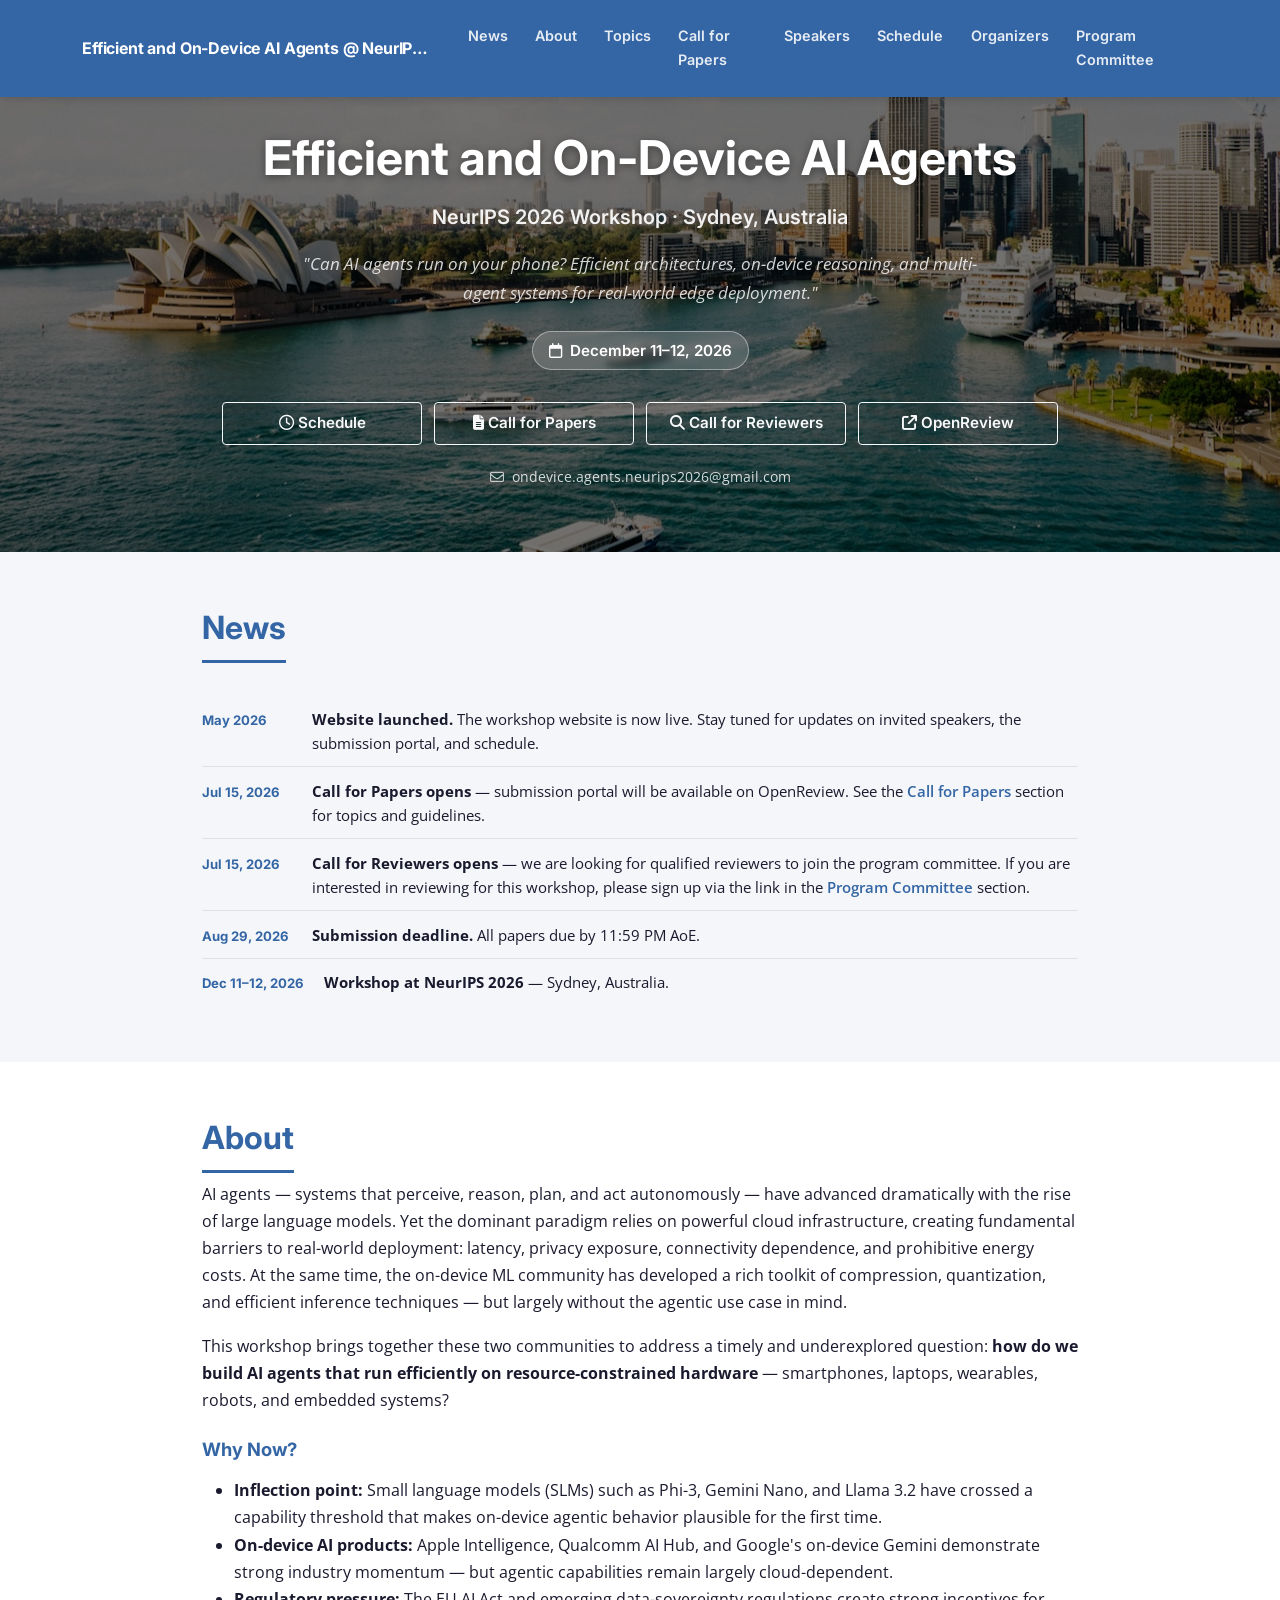
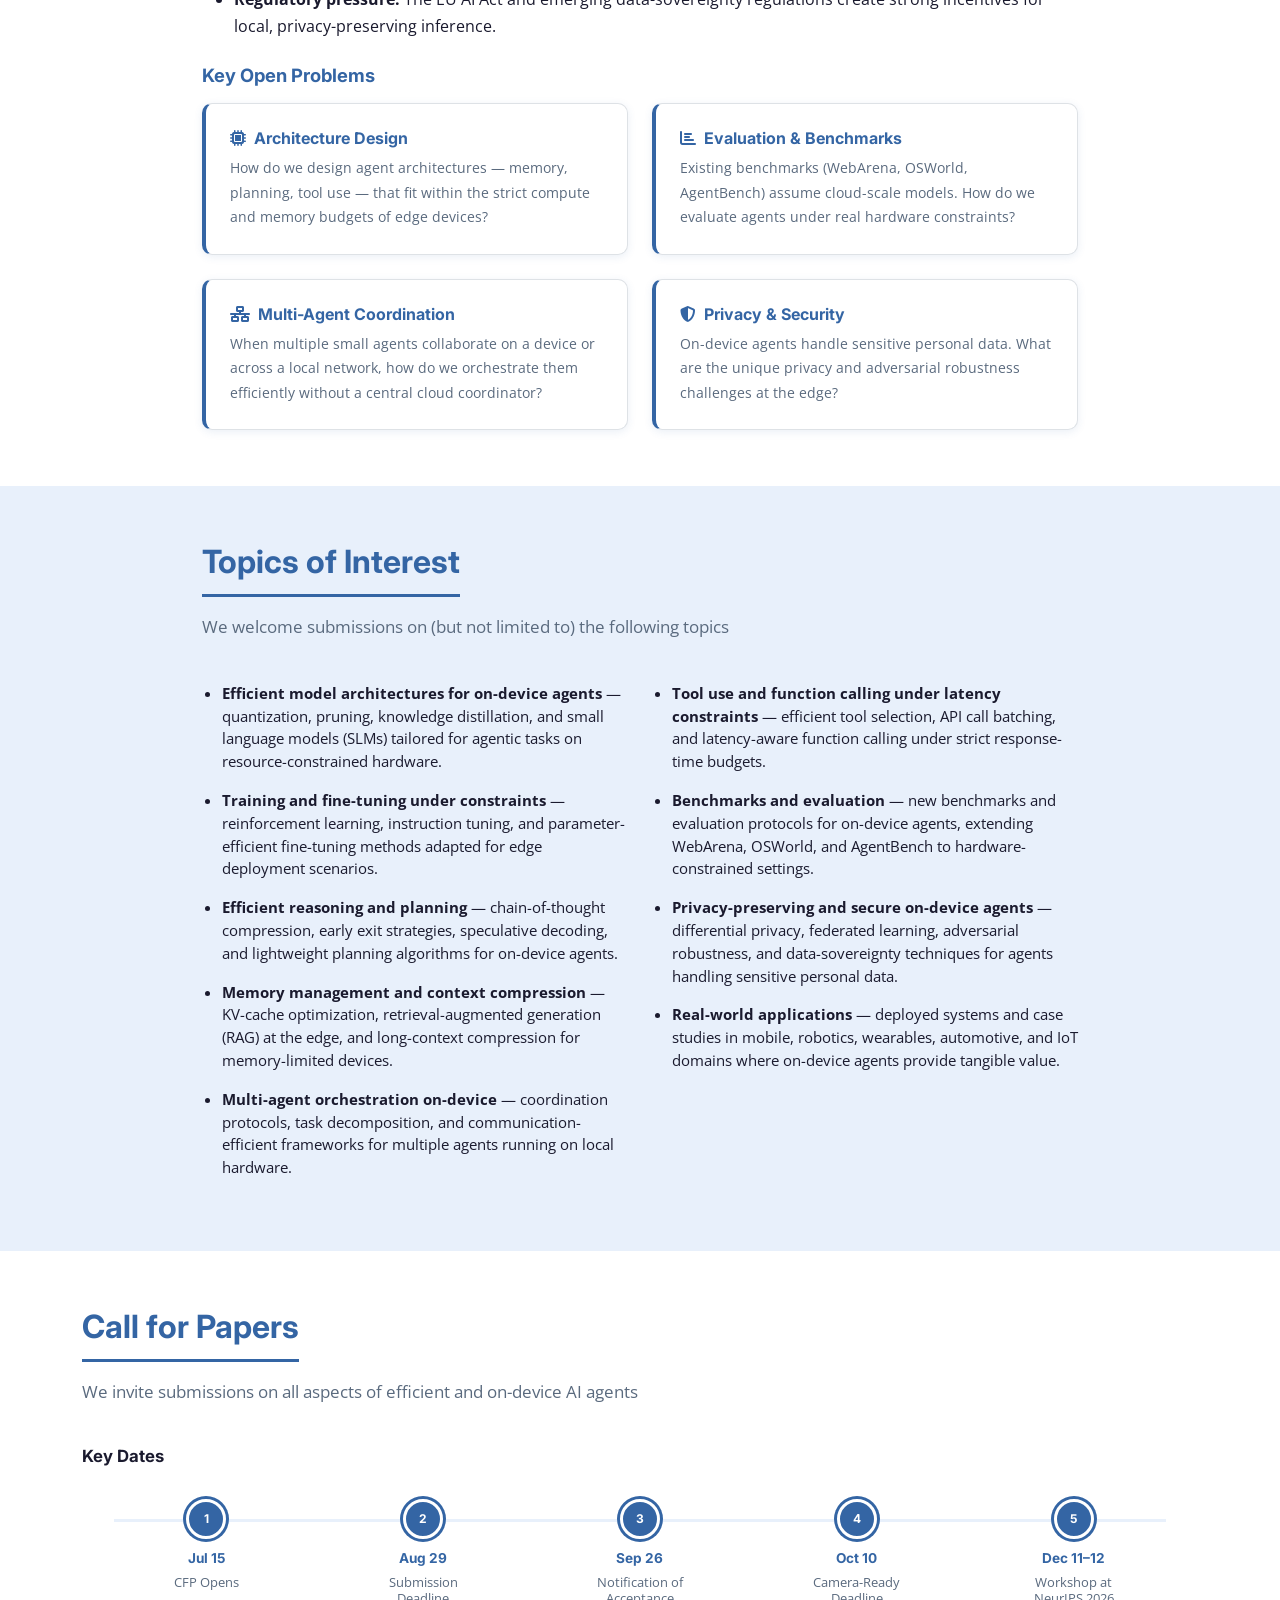
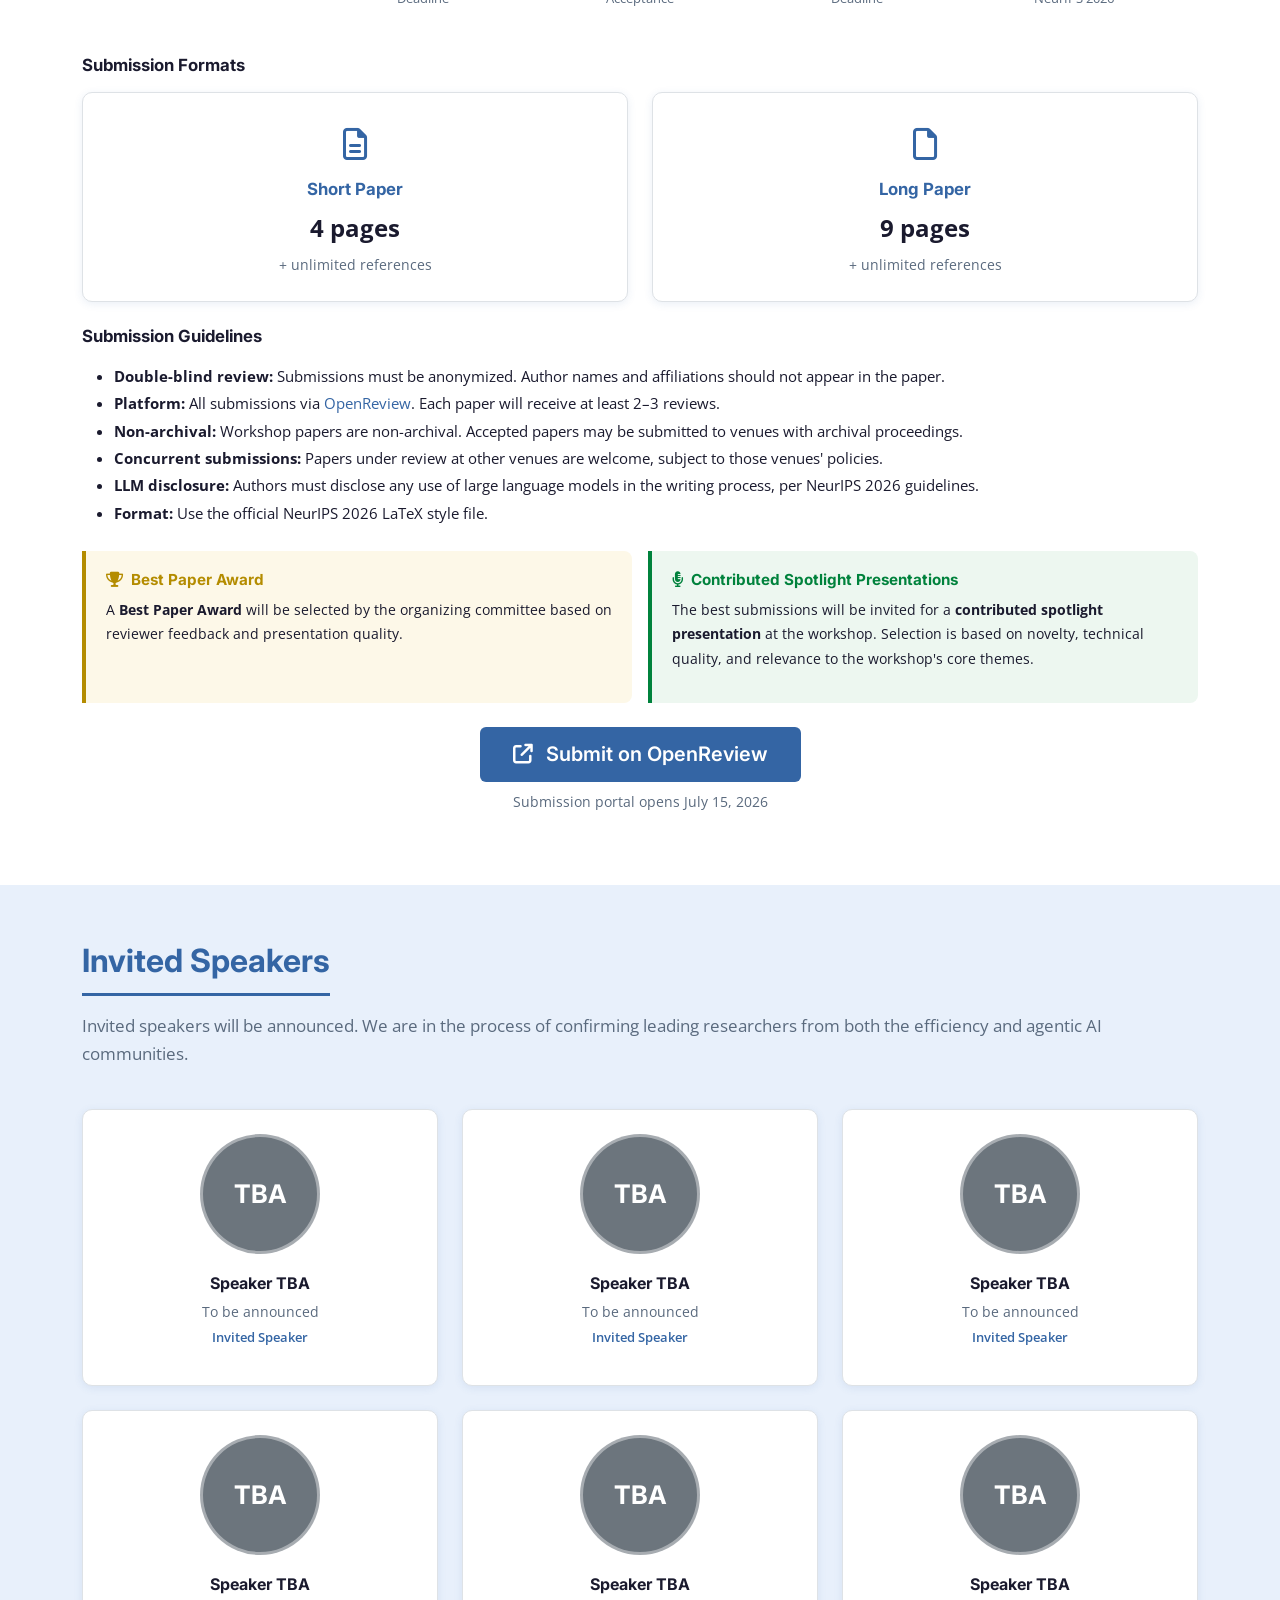
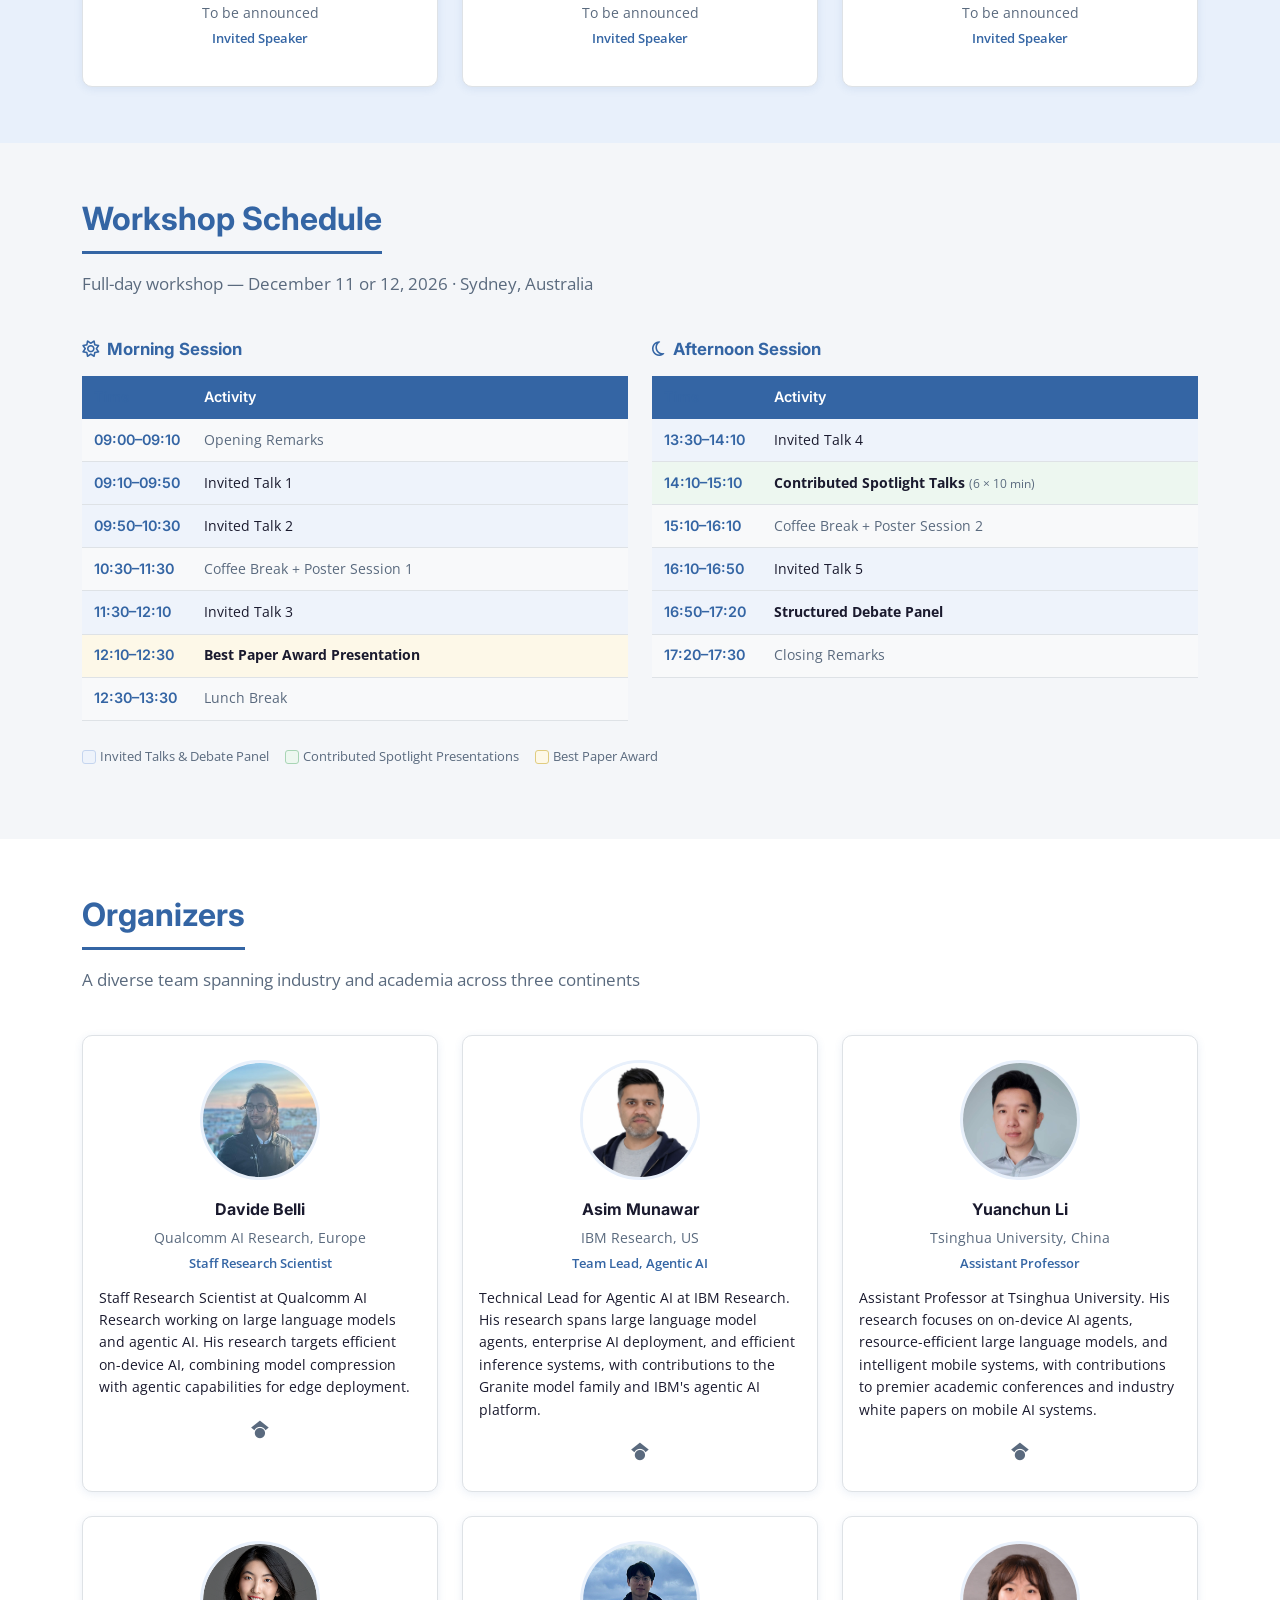
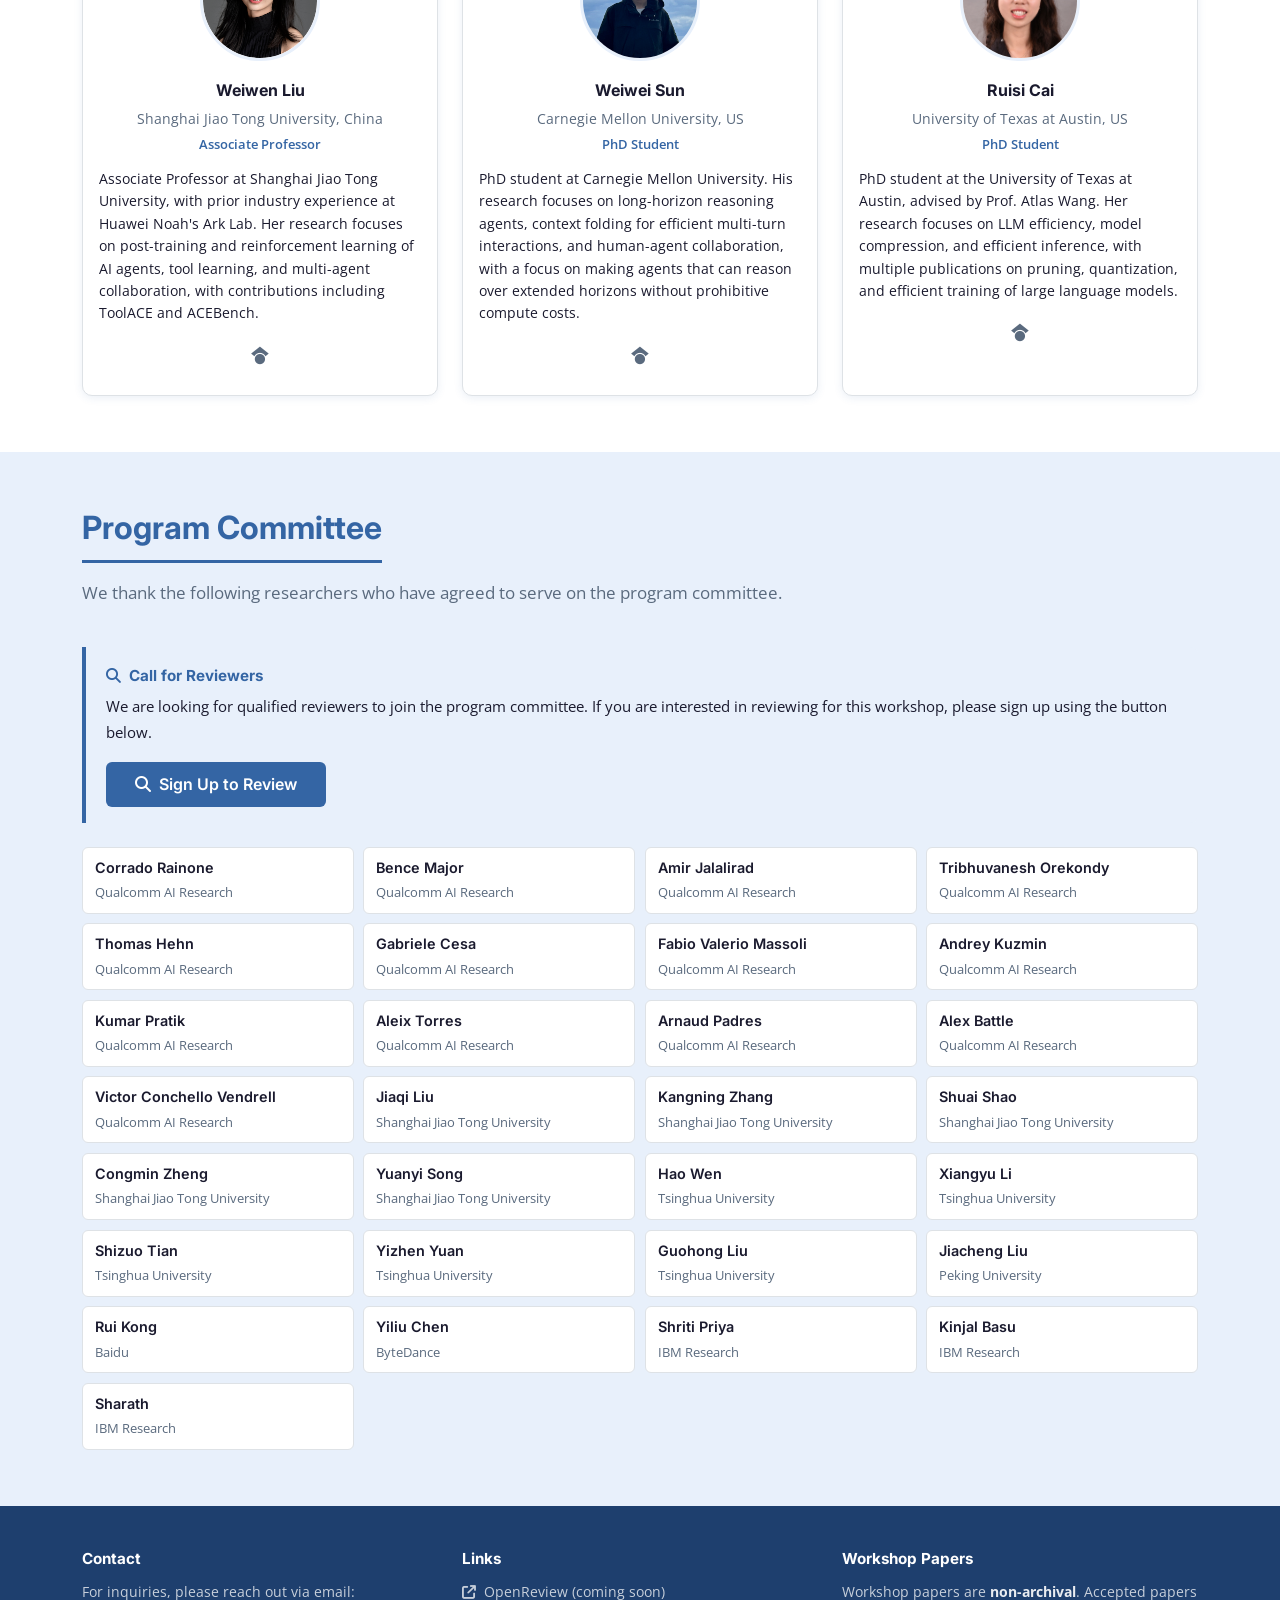
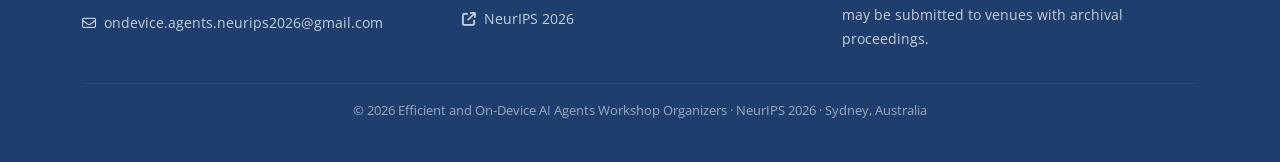
==== index.html @ 836c23ab "Minor change" ====
<!DOCTYPE html>
<html lang="en">
<head>
  <meta charset="UTF-8">
  <meta name="viewport" content="width=device-width, initial-scale=1.0">
  <meta name="description" content="NeurIPS 2026 Workshop on Efficient and On-Device AI Agents — Sydney, Australia, December 11–12, 2026. Bridging model efficiency and agentic AI for real-world edge deployment.">
  <meta name="robots" content="index, follow">
  <meta name="author" content="Davide Belli, Asim Munawar, Yuanchun Li, Weiwen Liu, Weiwei Sun, Ruisi Cai">
  <meta name="keywords" content="NeurIPS 2026, workshop, on-device AI, efficient AI, AI agents, edge AI, mobile AI, on-device agents, NeurIPS workshop, efficient inference, small language models, SLM, on-device LLM, agentic AI, multi-agent systems, model compression, quantization, edge deployment, TinyML, on-device reasoning">
  <link rel="canonical" href="https://efficient-ondevice-ai-agents.github.io/">

  <!-- Open Graph -->
  <meta property="og:title" content="Efficient and On-Device AI Agents — NeurIPS 2026 Workshop">
  <meta property="og:description" content="Can AI agents run on your phone? Efficient architectures, on-device reasoning, and multi-agent systems for real-world edge deployment. NeurIPS 2026 Workshop, Sydney, December 11–12, 2026.">
  <meta property="og:type" content="website">
  <meta property="og:url" content="https://efficient-ondevice-ai-agents.github.io/">
  <meta property="og:image" content="https://efficient-ondevice-ai-agents.github.io/img/hero-bg.jpg">
  <meta property="og:site_name" content="Efficient and On-Device AI Agents @ NeurIPS 2026">
  <meta property="og:locale" content="en_US">

  <!-- Twitter Card -->
  <meta name="twitter:card" content="summary_large_image">
  <meta name="twitter:title" content="Efficient and On-Device AI Agents — NeurIPS 2026 Workshop">
  <meta name="twitter:description" content="Can AI agents run on your phone? Efficient architectures, on-device reasoning, and multi-agent systems for real-world edge deployment. NeurIPS 2026, Sydney, Dec 11–12.">
  <meta name="twitter:image" content="https://efficient-ondevice-ai-agents.github.io/img/hero-bg.jpg">

  <!-- JSON-LD Structured Data -->
  <script type="application/ld+json">
  {
    "@context": "https://schema.org",
    "@type": "Event",
    "name": "Efficient and On-Device AI Agents — NeurIPS 2026 Workshop",
    "description": "A NeurIPS 2026 workshop bridging model efficiency and agentic AI for real-world edge deployment. Topics include efficient model architectures, on-device reasoning, multi-agent systems, benchmarks, and privacy-preserving agents.",
    "url": "https://efficient-ondevice-ai-agents.github.io/",
    "startDate": "2026-12-11",
    "endDate": "2026-12-12",
    "eventStatus": "https://schema.org/EventScheduled",
    "eventAttendanceMode": "https://schema.org/OfflineEventAttendanceMode",
    "location": {
      "@type": "Place",
      "name": "NeurIPS 2026",
      "address": {
        "@type": "PostalAddress",
        "addressLocality": "Sydney",
        "addressCountry": "AU"
      }
    },
    "organizer": [
      {"@type": "Person", "name": "Davide Belli", "affiliation": "Qualcomm AI Research"},
      {"@type": "Person", "name": "Asim Munawar", "affiliation": "IBM Research"},
      {"@type": "Person", "name": "Yuanchun Li", "affiliation": "Tsinghua University"},
      {"@type": "Person", "name": "Weiwen Liu", "affiliation": "Shanghai Jiao Tong University"},
      {"@type": "Person", "name": "Weiwei Sun", "affiliation": "Carnegie Mellon University"},
      {"@type": "Person", "name": "Ruisi Cai", "affiliation": "University of Texas at Austin"}
    ],
    "superEvent": {
      "@type": "Event",
      "name": "NeurIPS 2026",
      "url": "https://neurips.cc/Conferences/2026"
    },
    "keywords": "on-device AI, efficient AI agents, edge AI, NeurIPS workshop, TinyML, small language models, model compression, agentic AI"
  }
  </script>

  <title>Efficient and On-Device AI Agents — NeurIPS 2026 Workshop</title>

  <!-- Bootstrap 5.3 -->
  <link href="https://cdn.jsdelivr.net/npm/bootstrap@5.3.3/dist/css/bootstrap.min.css" rel="stylesheet" integrity="sha384-QWTKZyjpPEjISv5WaRU9OFeRpok6YctnYmDr5pNlyT2bRjXh0JMhjY6hW+ALEwIH" crossorigin="anonymous">

  <!-- Google Fonts: Inter + Open Sans -->
  <link rel="preconnect" href="https://fonts.googleapis.com">
  <link rel="preconnect" href="https://fonts.gstatic.com" crossorigin>
  <link href="https://fonts.googleapis.com/css2?family=Inter:wght@400;600;700&family=Open+Sans:wght@400;600&display=swap" rel="stylesheet">

  <!-- Font Awesome 6 -->
  <link rel="stylesheet" href="https://cdnjs.cloudflare.com/ajax/libs/font-awesome/6.5.1/css/all.min.css" integrity="sha512-DTOQO9RWCH3ppGqcWaEA1BIZOC6xxalwEsw9c2QQeAIftl+Vegovlnee1c9QX4TctnWMn13TZye+giMm8e2LwA==" crossorigin="anonymous" referrerpolicy="no-referrer">

  <!-- Custom styles -->
  <link rel="stylesheet" href="css/style.css">
</head>
<body>

  <!-- Skip to content (accessibility) -->
  <a class="skip-link" href="#main-content">Skip to main content</a>

  <!-- ============================================================
       NAVBAR
  ============================================================ -->
  <nav id="navbar" class="navbar navbar-expand-lg navbar-dark fixed-top" aria-label="Main navigation">
    <div class="container">
      <a class="navbar-brand" href="#hero">Efficient and On-Device AI Agents @ NeurIPS 2026</a>
      <button class="navbar-toggler" type="button" data-bs-toggle="collapse" data-bs-target="#navbarNav"
        aria-controls="navbarNav" aria-expanded="false" aria-label="Toggle navigation">
        <span class="navbar-toggler-icon"></span>
      </button>
      <div class="collapse navbar-collapse" id="navbarNav">
        <ul class="navbar-nav ms-auto">
          <li class="nav-item"><a class="nav-link" href="#news">News</a></li>
          <li class="nav-item"><a class="nav-link" href="#about">About</a></li>
          <li class="nav-item"><a class="nav-link" href="#topics">Topics</a></li>
          <li class="nav-item"><a class="nav-link" href="#cfp">Call for Papers</a></li>
          <li class="nav-item"><a class="nav-link" href="#speakers">Speakers</a></li>
          <li class="nav-item"><a class="nav-link" href="#schedule">Schedule</a></li>
          <li class="nav-item"><a class="nav-link" href="#organizers">Organizers</a></li>
          <li class="nav-item"><a class="nav-link" href="#pc">Program Committee</a></li>
        </ul>
      </div>
    </div>
  </nav>

  <!-- ============================================================
       MAIN CONTENT
  ============================================================ -->
  <main id="main-content">

    <!-- ============================================================
         §1 HERO / BANNER
    ============================================================ -->
    <section id="hero" aria-label="Workshop banner">
      <div class="hero-content text-center text-white">
        <h1>Efficient and On-Device AI Agents</h1>
        <p class="hero-subtitle">NeurIPS 2026 Workshop &middot; Sydney, Australia</p>
        <p class="hero-tagline">
          "Can AI agents run on your phone? Efficient architectures, on-device reasoning,
          and multi-agent systems for real-world edge deployment."
        </p>
        <div class="hero-date">
          <i class="fa-regular fa-calendar me-1" aria-hidden="true"></i>
          December 11–12, 2026
        </div>
        <div class="hero-buttons">
          <a href="#schedule" class="btn btn-outline-light">
            <i class="fa-regular fa-clock me-1" aria-hidden="true"></i>Schedule
          </a>
          <a href="#cfp" class="btn btn-outline-light">
            <i class="fa-solid fa-file-lines me-1" aria-hidden="true"></i>Call for Papers
          </a>
          <a href="https://forms.gle/NAdkGGNn1qrMKsqi7" class="btn btn-outline-light" target="_blank" rel="noopener noreferrer"
             aria-label="Call for Reviewers — sign up via Google Form (opens in new tab)">
            <i class="fa-solid fa-magnifying-glass me-1" aria-hidden="true"></i>Call for Reviewers
          </a>
          <a href="#" class="btn btn-outline-light" target="_blank" rel="noopener noreferrer"
             aria-label="Submit on OpenReview (opens in new tab)">
            <i class="fa-solid fa-arrow-up-right-from-square me-1" aria-hidden="true"></i>OpenReview
          </a>
        </div>
        <p class="hero-contact">
          <i class="fa-regular fa-envelope me-1" aria-hidden="true"></i>
          <a href="mailto:ondevice.agents.neurips2026@gmail.com">
            ondevice.agents.neurips2026@gmail.com
          </a>
        </p>
      </div>
    </section>

    <!-- ============================================================
         NEWS
    ============================================================ -->
    <section id="news" class="section-gray" aria-labelledby="news-heading">
      <div class="container" style="max-width: 900px;">
        <h2 id="news-heading" class="section-title">News</h2>
        <ul class="news-list" aria-label="Workshop news and updates">
          <li class="news-item">
            <span class="news-date">May 2026</span>
            <span class="news-text">
              <strong>Website launched.</strong> The workshop website is now live.
              Stay tuned for updates on invited speakers, the submission portal, and schedule.
            </span>
          </li>
          <li class="news-item">
            <span class="news-date">Jul 15, 2026</span>
            <span class="news-text">
              <strong>Call for Papers opens</strong> — submission portal will be available on OpenReview.
              See the <a href="#cfp">Call for Papers</a> section for topics and guidelines.
            </span>
          </li>
          <li class="news-item">
            <span class="news-date">Jul 15, 2026</span>
            <span class="news-text">
              <strong>Call for Reviewers opens</strong> — we are looking for qualified reviewers to join the program committee.
              If you are interested in reviewing for this workshop, please sign up via the link in the <a href="#pc">Program Committee</a> section.
            </span>
          </li>
          <li class="news-item">
            <span class="news-date">Aug 29, 2026</span>
            <span class="news-text">
              <strong>Submission deadline.</strong> All papers due by 11:59 PM AoE.
            </span>
          </li>
          <li class="news-item">
            <span class="news-date">Dec 11–12, 2026</span>
            <span class="news-text">
              <strong>Workshop at NeurIPS 2026</strong> — Sydney, Australia.
            </span>
          </li>
        </ul>
      </div>
    </section>

    <!-- ============================================================
         §2 ABOUT
    ============================================================ -->
    <section id="about" class="section-white" aria-labelledby="about-heading">
      <div class="container" style="max-width: 900px;">
        <h2 id="about-heading" class="section-title">About</h2>

        <p>
          AI agents — systems that perceive, reason, plan, and act autonomously — have advanced
          dramatically with the rise of large language models. Yet the dominant paradigm relies on
          powerful cloud infrastructure, creating fundamental barriers to real-world deployment:
          latency, privacy exposure, connectivity dependence, and prohibitive energy costs. At the
          same time, the on-device ML community has developed a rich toolkit of compression,
          quantization, and efficient inference techniques — but largely without the agentic use
          case in mind.
        </p>
        <p>
          This workshop brings together these two communities to address a timely and underexplored
          question: <strong>how do we build AI agents that run efficiently on resource-constrained
          hardware</strong> — smartphones, laptops, wearables, robots, and embedded systems?
        </p>

        <h3 class="mt-4 mb-3" style="font-size: 1.15rem; color: var(--primary);">Why Now?</h3>
        <ul class="mb-4">
          <li><strong>Inflection point:</strong> Small language models (SLMs) such as Phi-3, Gemini Nano,
            and Llama 3.2 have crossed a capability threshold that makes on-device agentic behavior
            plausible for the first time.</li>
          <li><strong>On-device AI products:</strong> Apple Intelligence, Qualcomm AI Hub, and Google's
            on-device Gemini demonstrate strong industry momentum — but agentic capabilities remain
            largely cloud-dependent.</li>
          <li><strong>Regulatory pressure:</strong> The EU AI Act and emerging data-sovereignty regulations
            create strong incentives for local, privacy-preserving inference.</li>
        </ul>

        <h3 class="mt-4 mb-3" style="font-size: 1.15rem; color: var(--primary);">Key Open Problems</h3>
        <div class="row row-cols-1 row-cols-md-2 g-4">
          <div class="col">
            <div class="workshop-card" style="border-left: 4px solid var(--primary);">
              <h4 style="font-size: 1rem; color: var(--primary); margin-bottom: 0.5rem;">
                <i class="fa-solid fa-microchip me-2" aria-hidden="true"></i>Architecture Design
              </h4>
              <p class="mb-0" style="font-size: 0.9rem; color: var(--text-muted);">
                How do we design agent architectures — memory, planning, tool use — that fit within
                the strict compute and memory budgets of edge devices?
              </p>
            </div>
          </div>
          <div class="col">
            <div class="workshop-card" style="border-left: 4px solid var(--primary);">
              <h4 style="font-size: 1rem; color: var(--primary); margin-bottom: 0.5rem;">
                <i class="fa-solid fa-chart-bar me-2" aria-hidden="true"></i>Evaluation &amp; Benchmarks
              </h4>
              <p class="mb-0" style="font-size: 0.9rem; color: var(--text-muted);">
                Existing benchmarks (WebArena, OSWorld, AgentBench) assume cloud-scale models.
                How do we evaluate agents under real hardware constraints?
              </p>
            </div>
          </div>
          <div class="col">
            <div class="workshop-card" style="border-left: 4px solid var(--primary);">
              <h4 style="font-size: 1rem; color: var(--primary); margin-bottom: 0.5rem;">
                <i class="fa-solid fa-network-wired me-2" aria-hidden="true"></i>Multi-Agent Coordination
              </h4>
              <p class="mb-0" style="font-size: 0.9rem; color: var(--text-muted);">
                When multiple small agents collaborate on a device or across a local network,
                how do we orchestrate them efficiently without a central cloud coordinator?
              </p>
            </div>
          </div>
          <div class="col">
            <div class="workshop-card" style="border-left: 4px solid var(--primary);">
              <h4 style="font-size: 1rem; color: var(--primary); margin-bottom: 0.5rem;">
                <i class="fa-solid fa-shield-halved me-2" aria-hidden="true"></i>Privacy &amp; Security
              </h4>
              <p class="mb-0" style="font-size: 0.9rem; color: var(--text-muted);">
                On-device agents handle sensitive personal data. What are the unique privacy and
                adversarial robustness challenges at the edge?
              </p>
            </div>
          </div>
        </div>
      </div>
    </section>

    <!-- ============================================================
         §3 TOPICS OF INTEREST
    ============================================================ -->
    <section id="topics" class="section-light" aria-labelledby="topics-heading">
      <div class="container" style="max-width: 900px;">
        <h2 id="topics-heading" class="section-title">Topics of Interest</h2>
        <p class="section-subtitle">We welcome submissions on (but not limited to) the following topics</p>

        <div class="row">
          <div class="col-md-6">
            <ul style="font-size: 0.95rem; line-height: 1.5; padding-left: 1.25rem;">
              <li class="mb-3"><strong>Efficient model architectures for on-device agents</strong> — quantization, pruning, knowledge distillation, and small language models (SLMs) tailored for agentic tasks on resource-constrained hardware.</li>
              <li class="mb-3"><strong>Training and fine-tuning under constraints</strong> — reinforcement learning, instruction tuning, and parameter-efficient fine-tuning methods adapted for edge deployment scenarios.</li>
              <li class="mb-3"><strong>Efficient reasoning and planning</strong> — chain-of-thought compression, early exit strategies, speculative decoding, and lightweight planning algorithms for on-device agents.</li>
              <li class="mb-3"><strong>Memory management and context compression</strong> — KV-cache optimization, retrieval-augmented generation (RAG) at the edge, and long-context compression for memory-limited devices.</li>
              <li class="mb-3"><strong>Multi-agent orchestration on-device</strong> — coordination protocols, task decomposition, and communication-efficient frameworks for multiple agents running on local hardware.</li>
            </ul>
          </div>
          <div class="col-md-6">
            <ul style="font-size: 0.95rem; line-height: 1.5; padding-left: 1.25rem;">
              <li class="mb-3"><strong>Tool use and function calling under latency constraints</strong> — efficient tool selection, API call batching, and latency-aware function calling under strict response-time budgets.</li>
              <li class="mb-3"><strong>Benchmarks and evaluation</strong> — new benchmarks and evaluation protocols for on-device agents, extending WebArena, OSWorld, and AgentBench to hardware-constrained settings.</li>
              <li class="mb-3"><strong>Privacy-preserving and secure on-device agents</strong> — differential privacy, federated learning, adversarial robustness, and data-sovereignty techniques for agents handling sensitive personal data.</li>
              <li class="mb-3"><strong>Real-world applications</strong> — deployed systems and case studies in mobile, robotics, wearables, automotive, and IoT domains where on-device agents provide tangible value.</li>
            </ul>
          </div>
        </div>
      </div>
    </section>

    <!-- ============================================================
         §4 CALL FOR PAPERS
    ============================================================ -->
    <section id="cfp" class="section-white" aria-labelledby="cfp-heading">
      <div class="container">
        <h2 id="cfp-heading" class="section-title">Call for Papers</h2>
        <p class="section-subtitle">We invite submissions on all aspects of efficient and on-device AI agents</p>

        <!-- Timeline -->
        <h3 class="mb-3" style="font-size: 1.05rem; font-family: var(--font-heading); color: var(--text);">
          Key Dates
        </h3>
        <div class="timeline" role="list" aria-label="Key dates timeline">
          <div class="timeline-item" role="listitem">
            <div class="timeline-dot" aria-hidden="true">1</div>
            <div class="timeline-date">Jul 15</div>
            <div class="timeline-label">CFP Opens</div>
          </div>
          <div class="timeline-item" role="listitem">
            <div class="timeline-dot" aria-hidden="true">2</div>
            <div class="timeline-date">Aug 29</div>
            <div class="timeline-label">Submission Deadline</div>
          </div>
          <div class="timeline-item" role="listitem">
            <div class="timeline-dot" aria-hidden="true">3</div>
            <div class="timeline-date">Sep 26</div>
            <div class="timeline-label">Notification of Acceptance</div>
          </div>
          <div class="timeline-item" role="listitem">
            <div class="timeline-dot" aria-hidden="true">4</div>
            <div class="timeline-date">Oct 10</div>
            <div class="timeline-label">Camera-Ready Deadline</div>
          </div>
          <div class="timeline-item" role="listitem">
            <div class="timeline-dot" aria-hidden="true">5</div>
            <div class="timeline-date">Dec 11–12</div>
            <div class="timeline-label">Workshop at NeurIPS 2026</div>
          </div>
        </div>

        <!-- Submission formats -->
        <h3 class="mb-3" style="font-size: 1.05rem; font-family: var(--font-heading); color: var(--text);">
          Submission Formats
        </h3>
        <div class="row g-4 mb-4">
          <div class="col-md-6">
            <div class="workshop-card text-center">
              <div style="font-size: 2rem; color: var(--primary); margin-bottom: 0.5rem;" aria-hidden="true">
                <i class="fa-regular fa-file-lines"></i>
              </div>
              <h4 style="font-size: 1.05rem; color: var(--primary);">Short Paper</h4>
              <p style="font-size: 1.5rem; font-weight: 700; color: var(--text); margin-bottom: 0.25rem;">4 pages</p>
              <p class="mb-0" style="font-size: 0.875rem; color: var(--text-muted);">+ unlimited references</p>
            </div>
          </div>
          <div class="col-md-6">
            <div class="workshop-card text-center">
              <div style="font-size: 2rem; color: var(--primary); margin-bottom: 0.5rem;" aria-hidden="true">
                <i class="fa-regular fa-file"></i>
              </div>
              <h4 style="font-size: 1.05rem; color: var(--primary);">Long Paper</h4>
              <p style="font-size: 1.5rem; font-weight: 700; color: var(--text); margin-bottom: 0.25rem;">9 pages</p>
              <p class="mb-0" style="font-size: 0.875rem; color: var(--text-muted);">+ unlimited references</p>
            </div>
          </div>
        </div>

        <!-- Submission guidelines -->
        <h3 class="mb-3" style="font-size: 1.05rem; font-family: var(--font-heading); color: var(--text);">
          Submission Guidelines
        </h3>
        <ul class="mb-4" style="font-size: 0.95rem; line-height: 1.8;">
          <li><strong>Double-blind review:</strong> Submissions must be anonymized. Author names and affiliations should not appear in the paper.</li>
          <li><strong>Platform:</strong> All submissions via <a href="#" rel="noopener noreferrer">OpenReview</a>. Each paper will receive at least 2–3 reviews.</li>
          <li><strong>Non-archival:</strong> Workshop papers are non-archival. Accepted papers may be submitted to venues with archival proceedings.</li>
          <li><strong>Concurrent submissions:</strong> Papers under review at other venues are welcome, subject to those venues' policies.</li>
          <li><strong>LLM disclosure:</strong> Authors must disclose any use of large language models in the writing process, per NeurIPS 2026 guidelines.</li>
          <li><strong>Format:</strong> Use the official NeurIPS 2026 LaTeX style file.</li>
        </ul>

        <!-- Award and spotlight callout boxes -->
        <div class="row g-3 mb-4">
          <div class="col-md-6">
            <div class="callout callout-yellow h-100">
              <div class="callout-title">
                <i class="fa-solid fa-trophy me-1" aria-hidden="true"></i>
                Best Paper Award
              </div>
              <p class="mb-0" style="font-size: 0.9rem;">
                A <strong>Best Paper Award</strong> will be selected by the organizing committee
                based on reviewer feedback and presentation quality.
              </p>
            </div>
          </div>
          <div class="col-md-6">
            <div class="callout callout-green h-100">
              <div class="callout-title">
                <i class="fa-solid fa-microphone-lines me-1" aria-hidden="true"></i>
                Contributed Spotlight Presentations
              </div>
              <p class="mb-0" style="font-size: 0.9rem;">
                The best submissions will be invited for a <strong>contributed spotlight
                presentation</strong> at the workshop. Selection is based on novelty,
                technical quality, and relevance to the workshop's core themes.
              </p>
            </div>
          </div>
        </div>

        <!-- Submit button -->
        <div class="text-center mt-4">
          <a href="#" class="btn btn-lg" style="background-color: var(--primary); color: #fff; font-family: var(--font-heading); font-weight: 600; padding: 0.7rem 2rem; border-radius: 6px;"
             aria-label="Submit paper on OpenReview (link coming soon)">
            <i class="fa-solid fa-arrow-up-right-from-square me-2" aria-hidden="true"></i>
            Submit on OpenReview
          </a>
          <p class="mt-2" style="font-size: 0.85rem; color: var(--text-muted);">
            Submission portal opens July 15, 2026
          </p>
        </div>

      </div>
    </section>

    <!-- ============================================================
         §5 INVITED SPEAKERS
    ============================================================ -->
    <section id="speakers" class="section-light" aria-labelledby="speakers-heading">
      <div class="container">
        <h2 id="speakers-heading" class="section-title">Invited Speakers</h2>
        <p class="section-subtitle">
          Invited speakers will be announced. We are in the process of confirming leading
          researchers from both the efficiency and agentic AI communities.
        </p>

        <div class="row row-cols-1 row-cols-sm-2 row-cols-lg-3 g-4">

          <div class="col">
            <div class="person-card">
              <div class="person-avatar avatar-gray" aria-label="Speaker photo placeholder">TBA</div>
              <div class="person-name">Speaker TBA</div>
              <div class="person-affil">To be announced</div>
              <div class="person-role">Invited Speaker</div>
            </div>
          </div>

          <div class="col">
            <div class="person-card">
              <div class="person-avatar avatar-gray" aria-label="Speaker photo placeholder">TBA</div>
              <div class="person-name">Speaker TBA</div>
              <div class="person-affil">To be announced</div>
              <div class="person-role">Invited Speaker</div>
            </div>
          </div>

          <div class="col">
            <div class="person-card">
              <div class="person-avatar avatar-gray" aria-label="Speaker photo placeholder">TBA</div>
              <div class="person-name">Speaker TBA</div>
              <div class="person-affil">To be announced</div>
              <div class="person-role">Invited Speaker</div>
            </div>
          </div>

          <div class="col">
            <div class="person-card">
              <div class="person-avatar avatar-gray" aria-label="Speaker photo placeholder">TBA</div>
              <div class="person-name">Speaker TBA</div>
              <div class="person-affil">To be announced</div>
              <div class="person-role">Invited Speaker</div>
            </div>
          </div>

          <div class="col">
            <div class="person-card">
              <div class="person-avatar avatar-gray" aria-label="Speaker photo placeholder">TBA</div>
              <div class="person-name">Speaker TBA</div>
              <div class="person-affil">To be announced</div>
              <div class="person-role">Invited Speaker</div>
            </div>
          </div>

          <div class="col">
            <div class="person-card">
              <div class="person-avatar avatar-gray" aria-label="Speaker photo placeholder">TBA</div>
              <div class="person-name">Speaker TBA</div>
              <div class="person-affil">To be announced</div>
              <div class="person-role">Invited Speaker</div>
            </div>
          </div>

        </div>
      </div>
    </section>

    <!-- ============================================================
         §6 WORKSHOP SCHEDULE
    ============================================================ -->
    <section id="schedule" class="section-gray" aria-labelledby="schedule-heading">
      <div class="container">
        <h2 id="schedule-heading" class="section-title">Workshop Schedule</h2>
        <p class="section-subtitle">Full-day workshop — December 11 or 12, 2026 · Sydney, Australia</p>

        <div class="row g-4 mb-4">

          <!-- Morning -->
          <div class="col-md-6">
            <h3 class="mb-3" style="font-size: 1.05rem; font-family: var(--font-heading); color: var(--primary);">
              <i class="fa-regular fa-sun me-2" aria-hidden="true"></i>Morning Session
            </h3>
            <table class="schedule-table" aria-label="Morning schedule">
              <thead>
                <tr>
                  <th class="time-col">Time</th>
                  <th>Activity</th>
                </tr>
              </thead>
              <tbody>
                <tr class="row-neutral">
                  <td class="time-col">09:00–09:10</td>
                  <td>Opening Remarks</td>
                </tr>
                <tr class="row-talk">
                  <td class="time-col">09:10–09:50</td>
                  <td>Invited Talk 1</td>
                </tr>
                <tr class="row-talk">
                  <td class="time-col">09:50–10:30</td>
                  <td>Invited Talk 2</td>
                </tr>
                <tr class="row-neutral">
                  <td class="time-col">10:30–11:30</td>
                  <td>Coffee Break + Poster Session 1</td>
                </tr>
                <tr class="row-talk">
                  <td class="time-col">11:30–12:10</td>
                  <td>Invited Talk 3</td>
                </tr>
                <tr class="row-debate">
                  <td class="time-col">12:10–12:30</td>
                  <td><strong>Best Paper Award Presentation</strong></td>
                </tr>
                <tr class="row-neutral">
                  <td class="time-col">12:30–13:30</td>
                  <td>Lunch Break</td>
                </tr>
              </tbody>
            </table>
          </div>

          <!-- Afternoon -->
          <div class="col-md-6">
            <h3 class="mb-3" style="font-size: 1.05rem; font-family: var(--font-heading); color: var(--primary);">
              <i class="fa-regular fa-moon me-2" aria-hidden="true"></i>Afternoon Session
            </h3>
            <table class="schedule-table" aria-label="Afternoon schedule">
              <thead>
                <tr>
                  <th class="time-col">Time</th>
                  <th>Activity</th>
                </tr>
              </thead>
              <tbody>
                <tr class="row-talk">
                  <td class="time-col">13:30–14:10</td>
                  <td>Invited Talk 4</td>
                </tr>
                <tr class="row-special">
                  <td class="time-col">14:10–15:10</td>
                  <td><strong>Contributed Spotlight Talks</strong> <span style="color: var(--text-muted); font-size: 0.85em;">(6 × 10 min)</span></td>
                </tr>
                <tr class="row-neutral">
                  <td class="time-col">15:10–16:10</td>
                  <td>Coffee Break + Poster Session 2</td>
                </tr>
                <tr class="row-talk">
                  <td class="time-col">16:10–16:50</td>
                  <td>Invited Talk 5</td>
                </tr>
                <tr class="row-talk">
                  <td class="time-col">16:50–17:20</td>
                  <td><strong>Structured Debate Panel</strong></td>
                </tr>
                <tr class="row-neutral">
                  <td class="time-col">17:20–17:30</td>
                  <td>Closing Remarks</td>
                </tr>
              </tbody>
            </table>
          </div>

        </div>

        <!-- Color legend -->
        <div class="d-flex flex-wrap gap-3 mb-3 mt-2" style="font-size: 0.82rem; color: var(--text-muted);">
          <span><span style="display:inline-block;width:14px;height:14px;background:#eef3fb;border:1px solid #c5d5ef;border-radius:3px;vertical-align:middle;margin-right:4px;"></span>Invited Talks &amp; Debate Panel</span>
          <span><span style="display:inline-block;width:14px;height:14px;background:#edf7f0;border:1px solid #a8d5b5;border-radius:3px;vertical-align:middle;margin-right:4px;"></span>Contributed Spotlight Presentations</span>
          <span><span style="display:inline-block;width:14px;height:14px;background:#fdf8e8;border:1px solid #e0cc80;border-radius:3px;vertical-align:middle;margin-right:4px;"></span>Best Paper Award</span>
        </div>


      </div>
    </section>

    <!-- ============================================================
         §7 ORGANIZERS
    ============================================================ -->
    <section id="organizers" class="section-white" aria-labelledby="organizers-heading">
      <div class="container">
        <h2 id="organizers-heading" class="section-title">Organizers</h2>
        <p class="section-subtitle">A diverse team spanning industry and academia across three continents</p>

        <div class="row row-cols-1 row-cols-sm-2 row-cols-lg-3 g-4">

          <!-- Davide Belli — real photo -->
          <div class="col">
            <div class="person-card">
              <img src="img/organizers/davide-belli.jpg"
                   alt="Davide Belli"
                   class="person-photo"
                   width="120" height="120">
              <div class="person-name">Davide Belli</div>
              <div class="person-affil">Qualcomm AI Research, Europe</div>
              <div class="person-role">Staff Research Scientist</div>
              <p class="person-bio">
                Staff Research Scientist at Qualcomm AI Research working on large language
                models and agentic AI. His research targets efficient
                on-device AI, combining model compression with agentic capabilities for
                edge deployment.
              </p>
              <div class="person-links">
                <a href="https://scholar.google.com/citations?user=HDQVaG0AAAAJ&hl=en"
                   target="_blank" rel="noopener noreferrer"
                   aria-label="Davide Belli on Google Scholar">
                  <i class="fa-brands fa-google-scholar" aria-hidden="true"></i>
                </a>
              </div>
            </div>
          </div>

          <!-- Asim Munawar -->
          <div class="col">
            <div class="person-card">
              <img src="img/organizers/asim-munawar.png"
                   alt="Asim Munawar"
                   class="person-photo"
                   width="120" height="120">
              <div class="person-name">Asim Munawar</div>
              <div class="person-affil">IBM Research, US</div>
              <div class="person-role">Team Lead, Agentic AI</div>
              <p class="person-bio">
                Technical Lead for Agentic AI at IBM Research. His research spans large
                language model agents, enterprise AI deployment, and efficient inference
                systems, with contributions to the Granite model family and IBM's agentic
                AI platform.
              </p>
              <div class="person-links">
                <a href="https://scholar.google.co.jp/citations?user=avAL9xYAAAAJ&hl=en"
                   target="_blank" rel="noopener noreferrer"
                   aria-label="Asim Munawar on Google Scholar">
                  <i class="fa-brands fa-google-scholar" aria-hidden="true"></i>
                </a>
              </div>
            </div>
          </div>

          <!-- Yuanchun Li -->
          <div class="col">
            <div class="person-card">
              <img src="img/organizers/yuanchun-li.jpg"
                   alt="Yuanchun Li"
                   class="person-photo"
                   width="120" height="120">
              <div class="person-name">Yuanchun Li</div>
              <div class="person-affil">Tsinghua University, China</div>
              <div class="person-role">Assistant Professor</div>
              <p class="person-bio">
                Assistant Professor at Tsinghua University. His research focuses on on-device
                AI agents, resource-efficient large language models, and intelligent mobile
                systems, with contributions to premier academic conferences and industry
                white papers on mobile AI systems.
              </p>
              <div class="person-links">
                <a href="https://scholar.google.com/citations?hl=en&user=B3hg7BgAAAAJ"
                   target="_blank" rel="noopener noreferrer"
                   aria-label="Yuanchun Li on Google Scholar">
                  <i class="fa-brands fa-google-scholar" aria-hidden="true"></i>
                </a>
              </div>
            </div>
          </div>

          <!-- Weiwen Liu -->
          <div class="col">
            <div class="person-card">
              <img src="img/organizers/weiwen-liu.png"
                   alt="Weiwen Liu"
                   class="person-photo"
                   width="120" height="120">
              <div class="person-name">Weiwen Liu</div>
              <div class="person-affil">Shanghai Jiao Tong University, China</div>
              <div class="person-role">Associate Professor</div>
              <p class="person-bio">
                Associate Professor at Shanghai Jiao Tong University, with prior industry
                experience at Huawei Noah's Ark Lab. Her research focuses on post-training
                and reinforcement learning of AI agents, tool learning, and multi-agent
                collaboration, with contributions including ToolACE and ACEBench.
              </p>
              <div class="person-links">
                <a href="https://scholar.google.com/citations?hl=en&user=C7UzRGgAAAAJ"
                   target="_blank" rel="noopener noreferrer"
                   aria-label="Weiwen Liu on Google Scholar">
                  <i class="fa-brands fa-google-scholar" aria-hidden="true"></i>
                </a>
              </div>
            </div>
          </div>

          <!-- Weiwei Sun -->
          <div class="col">
            <div class="person-card">
              <img src="img/organizers/weiwei-sun.png"
                   alt="Weiwei Sun"
                   class="person-photo"
                   width="120" height="120">
              <div class="person-name">Weiwei Sun</div>
              <div class="person-affil">Carnegie Mellon University, US</div>
              <div class="person-role">PhD Student</div>
              <p class="person-bio">
                PhD student at Carnegie Mellon University. His research focuses on
                long-horizon reasoning agents, context folding for efficient multi-turn
                interactions, and human-agent collaboration, with a focus on making agents
                that can reason over extended horizons without prohibitive compute costs.
              </p>
              <div class="person-links">
                <a href="https://scholar.google.com/citations?hl=en&user=hdUZbxgAAAAJ"
                   target="_blank" rel="noopener noreferrer"
                   aria-label="Weiwei Sun on Google Scholar">
                  <i class="fa-brands fa-google-scholar" aria-hidden="true"></i>
                </a>
              </div>
            </div>
          </div>

          <!-- Ruisi Cai -->
          <div class="col">
            <div class="person-card">
              <img src="img/organizers/ruisi-cai.jpg"
                   alt="Ruisi Cai"
                   class="person-photo"
                   width="120" height="120">
              <div class="person-name">Ruisi Cai</div>
              <div class="person-affil">University of Texas at Austin, US</div>
              <div class="person-role">PhD Student</div>
              <p class="person-bio">
                PhD student at the University of Texas at Austin, advised by Prof. Atlas Wang.
                Her research focuses on LLM efficiency, model compression, and efficient
                inference, with multiple publications on pruning, quantization, and efficient
                training of large language models.
              </p>
              <div class="person-links">
                <a href="https://scholar.google.com/citations?hl=en&user=B0chY1AAAAAJ"
                   target="_blank" rel="noopener noreferrer"
                   aria-label="Ruisi Cai on Google Scholar">
                  <i class="fa-brands fa-google-scholar" aria-hidden="true"></i>
                </a>
              </div>
            </div>
          </div>

        </div>
      </div>
    </section>

    <!-- ============================================================
         §8 PROGRAM COMMITTEE
    ============================================================ -->
    <section id="pc" class="section-light" aria-labelledby="pc-heading">
      <div class="container">
        <h2 id="pc-heading" class="section-title">Program Committee</h2>
        <p class="section-subtitle">
          We thank the following researchers who have agreed to serve on the program committee.
        </p>

        <!-- Call for reviewers -->
        <div class="callout mb-4">
          <div class="callout-title">
            <i class="fa-solid fa-magnifying-glass me-1" aria-hidden="true"></i>
            Call for Reviewers
          </div>
          <p style="font-size: 0.95rem; margin-bottom: 1rem;">
            We are looking for qualified reviewers to join the program committee.
            If you are interested in reviewing for this workshop, please sign up using the button below.
          </p>
          <a href="https://forms.gle/NAdkGGNn1qrMKsqi7" target="_blank" rel="noopener noreferrer"
             class="btn btn-lg"
             style="background-color: var(--primary); color: #fff; font-family: var(--font-heading); font-weight: 600; padding: 0.6rem 1.75rem; border-radius: 6px; font-size: 1rem;"
             aria-label="Sign up to review for this workshop (opens Google Form in new tab)">
            <i class="fa-solid fa-magnifying-glass me-2" aria-hidden="true"></i>Sign Up to Review
          </a>
        </div>

        <div class="pc-grid" role="list" aria-label="Program committee members">

          <div class="pc-pill" role="listitem">
            <span class="pc-name">Corrado Rainone</span>
            <span class="pc-affil">Qualcomm AI Research</span>
          </div>

          <div class="pc-pill" role="listitem">
            <span class="pc-name">Bence Major</span>
            <span class="pc-affil">Qualcomm AI Research</span>
          </div>

          <div class="pc-pill" role="listitem">
            <span class="pc-name">Amir Jalalirad</span>
            <span class="pc-affil">Qualcomm AI Research</span>
          </div>

          <div class="pc-pill" role="listitem">
            <span class="pc-name">Tribhuvanesh Orekondy</span>
            <span class="pc-affil">Qualcomm AI Research</span>
          </div>

          <div class="pc-pill" role="listitem">
            <span class="pc-name">Thomas Hehn</span>
            <span class="pc-affil">Qualcomm AI Research</span>
          </div>

          <div class="pc-pill" role="listitem">
            <span class="pc-name">Gabriele Cesa</span>
            <span class="pc-affil">Qualcomm AI Research</span>
          </div>

          <div class="pc-pill" role="listitem">
            <span class="pc-name">Fabio Valerio Massoli</span>
            <span class="pc-affil">Qualcomm AI Research</span>
          </div>

          <div class="pc-pill" role="listitem">
            <span class="pc-name">Andrey Kuzmin</span>
            <span class="pc-affil">Qualcomm AI Research</span>
          </div>

          <div class="pc-pill" role="listitem">
            <span class="pc-name">Kumar Pratik</span>
            <span class="pc-affil">Qualcomm AI Research</span>
          </div>

          <div class="pc-pill" role="listitem">
            <span class="pc-name">Aleix Torres</span>
            <span class="pc-affil">Qualcomm AI Research</span>
          </div>

          <div class="pc-pill" role="listitem">
            <span class="pc-name">Arnaud Padres</span>
            <span class="pc-affil">Qualcomm AI Research</span>
          </div>

          <div class="pc-pill" role="listitem">
            <span class="pc-name">Alex Battle</span>
            <span class="pc-affil">Qualcomm AI Research</span>
          </div>

          <div class="pc-pill" role="listitem">
            <span class="pc-name">Victor Conchello Vendrell</span>
            <span class="pc-affil">Qualcomm AI Research</span>
          </div>

          <div class="pc-pill" role="listitem">
            <span class="pc-name">Jiaqi Liu</span>
            <span class="pc-affil">Shanghai Jiao Tong University</span>
          </div>

          <div class="pc-pill" role="listitem">
            <span class="pc-name">Kangning Zhang</span>
            <span class="pc-affil">Shanghai Jiao Tong University</span>
          </div>

          <div class="pc-pill" role="listitem">
            <span class="pc-name">Shuai Shao</span>
            <span class="pc-affil">Shanghai Jiao Tong University</span>
          </div>

          <div class="pc-pill" role="listitem">
            <span class="pc-name">Congmin Zheng</span>
            <span class="pc-affil">Shanghai Jiao Tong University</span>
          </div>

          <div class="pc-pill" role="listitem">
            <span class="pc-name">Yuanyi Song</span>
            <span class="pc-affil">Shanghai Jiao Tong University</span>
          </div>

          <div class="pc-pill" role="listitem">
            <span class="pc-name">Hao Wen</span>
            <span class="pc-affil">Tsinghua University</span>
          </div>

          <div class="pc-pill" role="listitem">
            <span class="pc-name">Xiangyu Li</span>
            <span class="pc-affil">Tsinghua University</span>
          </div>

          <div class="pc-pill" role="listitem">
            <span class="pc-name">Shizuo Tian</span>
            <span class="pc-affil">Tsinghua University</span>
          </div>

          <div class="pc-pill" role="listitem">
            <span class="pc-name">Yizhen Yuan</span>
            <span class="pc-affil">Tsinghua University</span>
          </div>

          <div class="pc-pill" role="listitem">
            <span class="pc-name">Guohong Liu</span>
            <span class="pc-affil">Tsinghua University</span>
          </div>

          <div class="pc-pill" role="listitem">
            <span class="pc-name">Jiacheng Liu</span>
            <span class="pc-affil">Peking University</span>
          </div>

          <div class="pc-pill" role="listitem">
            <span class="pc-name">Rui Kong</span>
            <span class="pc-affil">Baidu</span>
          </div>

          <div class="pc-pill" role="listitem">
            <span class="pc-name">Yiliu Chen</span>
            <span class="pc-affil">ByteDance</span>
          </div>

          <div class="pc-pill" role="listitem">
            <span class="pc-name">Shriti Priya</span>
            <span class="pc-affil">IBM Research</span>
          </div>

          <div class="pc-pill" role="listitem">
            <span class="pc-name">Kinjal Basu</span>
            <span class="pc-affil">IBM Research</span>
          </div>

          <div class="pc-pill" role="listitem">
            <span class="pc-name">Sharath</span>
            <span class="pc-affil">IBM Research</span>
          </div>

        </div>
      </div>
    </section>

  </main>

  <!-- ============================================================
       FOOTER
  ============================================================ -->
  <footer id="footer" aria-label="Site footer">
    <div class="container">
      <div class="row g-4">

        <!-- Contact -->
        <div class="col-md-4">
          <div class="footer-title">Contact</div>
          <p style="color: rgba(255,255,255,0.75); font-size: 0.875rem; margin-bottom: 0.5rem;">
            For inquiries, please reach out via email:
          </p>
          <a href="mailto:ondevice.agents.neurips2026@gmail.com"
             style="font-size: 0.875rem;">
            <i class="fa-regular fa-envelope me-1" aria-hidden="true"></i>
            ondevice.agents.neurips2026@gmail.com
          </a>
        </div>

        <!-- Links -->
        <div class="col-md-4">
          <div class="footer-title">Links</div>
          <ul style="list-style: none; padding: 0; margin: 0; font-size: 0.875rem;">
            <li class="mb-1">
              <a href="#" aria-label="OpenReview submission portal (coming soon)">
                <i class="fa-solid fa-arrow-up-right-from-square me-1" aria-hidden="true"></i>
                OpenReview (coming soon)
              </a>
            </li>
            <li class="mb-1">
              <a href="https://neurips.cc/Conferences/2026" target="_blank" rel="noopener noreferrer"
                 aria-label="NeurIPS 2026 conference website (opens in new tab)">
                <i class="fa-solid fa-arrow-up-right-from-square me-1" aria-hidden="true"></i>
                NeurIPS 2026
              </a>
            </li>
          </ul>
        </div>

        <!-- Copyright & notice -->
        <div class="col-md-4">
          <div class="footer-title">Workshop Papers</div>
          <p style="color: rgba(255,255,255,0.75); font-size: 0.875rem; margin-bottom: 0.5rem;">
            Workshop papers are <strong style="color: rgba(255,255,255,0.9);">non-archival</strong>.
            Accepted papers may be submitted to venues with archival proceedings.
          </p>
        </div>

      </div>

      <hr style="border-color: rgba(255,255,255,0.15); margin: 1.5rem 0 1rem;">

      <div class="text-center" style="font-size: 0.8rem; color: rgba(255,255,255,0.55);">
        &copy; 2026 Efficient and On-Device AI Agents Workshop Organizers &middot;
        NeurIPS 2026 &middot; Sydney, Australia
      </div>

    </div>
  </footer>

  <!-- Bootstrap 5.3 JS -->
  <script src="https://cdn.jsdelivr.net/npm/bootstrap@5.3.3/dist/js/bootstrap.bundle.min.js" integrity="sha384-YvpcrYf0tY3lHB60NNkmXc4s9bIOgUxi8T/jzmFXFMrWCU3FA0e6bMkHHenwMKmX" crossorigin="anonymous"></script>

  <!-- Custom JS -->
  <script src="js/main.js"></script>

</body>
</html>
---- css/style.css ----
/* ============================================================
   Efficient and On-Device AI Agents — NeurIPS 2026 Workshop
   Custom Stylesheet
   ============================================================ */

/* ---- CSS Custom Properties ---- */
:root {
  /* Colors — derived from proposal's LaTeX color definitions */
  --primary:        #3465A4;   /* headerblue: RGB(52, 101, 164) */
  --primary-dark:   #1e3f6e;   /* darker shade for footer/hover */
  --primary-light:  #e8f0fb;   /* light blue tint for alt sections */
  --primary-hover:  #2a539e;   /* button/link hover */
  --confirmed:      #00823C;   /* darkgreen: RGB(0, 130, 60) */
  --pending:        #B48C00;   /* darkyellow: RGB(180, 140, 0) */
  --text:           #1a1a2e;   /* near-black body text */
  --text-muted:     #5a6a7e;   /* muted/secondary text */
  --bg-white:       #ffffff;
  --bg-gray:        #f4f6f9;
  --border-color:   #dee2e6;
  --card-shadow:    0 2px 8px rgba(52, 101, 164, 0.10);
  --card-shadow-hover: 0 6px 20px rgba(52, 101, 164, 0.18);

  /* Typography */
  --font-heading:   'Inter', system-ui, -apple-system, sans-serif;
  --font-body:      'Open Sans', system-ui, -apple-system, sans-serif;

  /* Spacing */
  --section-py:     3.5rem;
  --navbar-height:  64px;
}

/* ---- Base Reset & Typography ---- */
*, *::before, *::after {
  box-sizing: border-box;
}

html {
  scroll-behavior: smooth;
}

body {
  font-family: var(--font-body);
  font-size: 1rem;
  line-height: 1.7;
  color: var(--text);
  background-color: var(--bg-white);
  -webkit-font-smoothing: antialiased;
  -moz-osx-font-smoothing: grayscale;
}

h1, h2, h3, h4, h5, h6 {
  font-family: var(--font-heading);
  font-weight: 700;
  line-height: 1.25;
  color: var(--text);
}

a {
  color: var(--primary);
  text-decoration: none;
  transition: color 0.2s ease;
}

a:hover {
  color: var(--primary-hover);
  text-decoration: underline;
}

/* ---- Accessibility: Skip Link ---- */
.skip-link {
  position: absolute;
  top: -100px;
  left: 1rem;
  z-index: 9999;
  background: var(--primary);
  color: #fff;
  padding: 0.5rem 1rem;
  border-radius: 0 0 4px 4px;
  font-family: var(--font-heading);
  font-weight: 600;
  transition: top 0.2s;
}

.skip-link:focus {
  top: 0;
  color: #fff;
  text-decoration: none;
}

/* ---- Reduced Motion ---- */
@media (prefers-reduced-motion: reduce) {
  html { scroll-behavior: auto; }
  *, *::before, *::after {
    animation-duration: 0.01ms !important;
    transition-duration: 0.01ms !important;
  }
}

/* ============================================================
   NAVBAR
   ============================================================ */
#navbar {
  background-color: var(--primary);
  padding-top: 1rem;
  padding-bottom: 1rem;
  transition: padding 0.3s ease, box-shadow 0.3s ease;
  box-shadow: 0 2px 8px rgba(0, 0, 0, 0.15);
}

#navbar.navbar-shrunk {
  padding-top: 0.5rem;
  padding-bottom: 0.5rem;
  box-shadow: 0 2px 12px rgba(0, 0, 0, 0.25);
}

#navbar .navbar-brand {
  font-family: var(--font-heading);
  font-weight: 700;
  font-size: 1rem;
  letter-spacing: -0.01em;
  color: #fff;
  /* Allow brand to shrink on small screens so the toggler stays visible */
  flex-shrink: 1;
  min-width: 0;
  overflow: hidden;
  text-overflow: ellipsis;
  white-space: nowrap;
}

/* Prevent toggler from being pushed off-screen */
#navbar .navbar-toggler {
  flex-shrink: 0;
  margin-left: 0.5rem;
}

#navbar .nav-link {
  font-family: var(--font-heading);
  font-weight: 600;
  font-size: 0.9rem;
  color: rgba(255, 255, 255, 0.88);
  padding-left: 0.85rem;
  padding-right: 0.85rem;
  transition: color 0.2s ease;
}

#navbar .nav-link:hover,
#navbar .nav-link:focus {
  color: #fff;
}

/* ============================================================
   HERO SECTION
   ============================================================ */
#hero {
  position: relative;
  min-height: 520px;
  display: flex;
  align-items: center;
  justify-content: center;
  padding-top: var(--navbar-height);
  background-image: url('../img/hero-bg.jpg');
  background-size: cover;
  background-position: center 30%;
  background-repeat: no-repeat;
  /* Fallback gradient if image fails to load */
  background-color: var(--primary-dark);
}

/* Dark overlay */
#hero::before {
  content: '';
  position: absolute;
  inset: 0;
  background: rgba(0, 0, 0, 0.55);
  z-index: 0;
}

.hero-content {
  position: relative;
  z-index: 1;
  padding: 4rem 1.5rem;
  max-width: 900px;
  margin: 0 auto;
}

.hero-content h1 {
  font-size: clamp(1.8rem, 4vw, 3rem);
  font-weight: 700;
  color: #fff;
  margin-bottom: 0.75rem;
  text-shadow: 0 2px 8px rgba(0, 0, 0, 0.4);
}

.hero-content .hero-subtitle {
  font-size: clamp(1rem, 2vw, 1.25rem);
  color: rgba(255, 255, 255, 0.92);
  margin-bottom: 1rem;
  font-family: var(--font-heading);
  font-weight: 600;
}

.hero-content .hero-tagline {
  font-size: clamp(0.9rem, 1.5vw, 1.05rem);
  color: rgba(255, 255, 255, 0.82);
  font-style: italic;
  margin-bottom: 1.5rem;
  max-width: 700px;
  margin-left: auto;
  margin-right: auto;
}

.hero-content .hero-date {
  display: inline-block;
  background: rgba(255, 255, 255, 0.15);
  border: 1px solid rgba(255, 255, 255, 0.4);
  color: #fff;
  padding: 0.35rem 1rem;
  border-radius: 2rem;
  font-family: var(--font-heading);
  font-weight: 600;
  font-size: 0.95rem;
  margin-bottom: 2rem;
  backdrop-filter: blur(4px);
}

.hero-buttons {
  display: flex;
  flex-wrap: wrap;
  gap: 0.75rem;
  justify-content: center;
}

.hero-buttons .btn {
  font-family: var(--font-heading);
  font-weight: 600;
  font-size: 0.95rem;
  padding: 0.55rem 1.4rem;
  border-radius: 4px;
  transition: all 0.2s ease;
  width: 200px;
  white-space: nowrap;
  justify-content: center;
  text-align: center;
}

.hero-buttons .btn-outline-light:hover {
  background-color: rgba(255, 255, 255, 0.2);
  transform: translateY(-1px);
}

.hero-contact {
  font-size: 0.875rem;
  color: rgba(255, 255, 255, 0.72);
  margin-top: 1.25rem;
  margin-bottom: 0;
}

.hero-contact a {
  color: rgba(255, 255, 255, 0.82);
  text-decoration: none;
  transition: color 0.2s ease;
}

.hero-contact a:hover {
  color: #fff;
  text-decoration: underline;
}

/* ============================================================
   SECTION BACKGROUNDS
   ============================================================ */
.section-white {
  background-color: var(--bg-white);
  padding: var(--section-py) 0;
}

.section-light {
  background-color: var(--primary-light);
  padding: var(--section-py) 0;
}

.section-gray {
  background-color: var(--bg-gray);
  padding: var(--section-py) 0;
}

/* ============================================================
   SECTION TITLES
   ============================================================ */
.section-title {
  font-size: clamp(1.5rem, 3vw, 2rem);
  font-weight: 700;
  color: var(--primary);
  margin-bottom: 0.5rem;
  padding-bottom: 0.75rem;
  border-bottom: 3px solid var(--primary);
  display: inline-block;
}

.section-subtitle {
  font-size: 1.05rem;
  color: var(--text-muted);
  margin-bottom: 2.5rem;
  margin-top: 0.5rem;
}

/* ============================================================
   CARDS (shared base)
   ============================================================ */
.workshop-card {
  background: var(--bg-white);
  border: 1px solid var(--border-color);
  border-radius: 10px;
  padding: 1.5rem;
  height: 100%;
  box-shadow: var(--card-shadow);
  transition: transform 0.2s ease, box-shadow 0.2s ease;
}

.workshop-card:hover {
  transform: translateY(-3px);
  box-shadow: var(--card-shadow-hover);
}

/* ============================================================
   PERSON CARDS (speakers, organizers)
   ============================================================ */
.person-card {
  background: var(--bg-white);
  border: 1px solid var(--border-color);
  border-radius: 10px;
  padding: 1.5rem 1rem;
  text-align: center;
  height: 100%;
  box-shadow: var(--card-shadow);
  transition: transform 0.2s ease, box-shadow 0.2s ease;
}

.person-card:hover {
  transform: translateY(-3px);
  box-shadow: var(--card-shadow-hover);
}

/* Circular photo */
.person-photo {
  width: 120px;
  height: 120px;
  border-radius: 50%;
  object-fit: cover;
  border: 3px solid var(--primary-light);
  margin: 0 auto 1rem;
  display: block;
}

/* CSS placeholder avatar (for organizers/speakers without photos) */
.person-avatar {
  width: 120px;
  height: 120px;
  border-radius: 50%;
  display: flex;
  align-items: center;
  justify-content: center;
  margin: 0 auto 1rem;
  font-family: var(--font-heading);
  font-weight: 700;
  font-size: 1.6rem;
  color: #fff;
  border: 3px solid rgba(255, 255, 255, 0.4);
  flex-shrink: 0;
}

/* Avatar color palette */
.avatar-blue   { background-color: #3465A4; }
.avatar-teal   { background-color: #0d7377; }
.avatar-green  { background-color: #2d6a4f; }
.avatar-purple { background-color: #5e3a8c; }
.avatar-red    { background-color: #9b2335; }
.avatar-orange { background-color: #b5451b; }
.avatar-gray   { background-color: #6c757d; }

.person-name {
  font-family: var(--font-heading);
  font-weight: 700;
  font-size: 1rem;
  color: var(--text);
  margin-bottom: 0.2rem;
}

.person-affil {
  font-size: 0.875rem;
  color: var(--text-muted);
  margin-bottom: 0.2rem;
}

.person-role {
  font-size: 0.8rem;
  color: var(--primary);
  font-weight: 600;
  margin-bottom: 0.75rem;
}

.person-bio {
  font-size: 0.875rem;
  color: var(--text);
  text-align: left;
  line-height: 1.6;
}

.person-links {
  margin-top: 0.75rem;
  display: flex;
  justify-content: center;
  gap: 0.75rem;
}

.person-links a {
  color: var(--text-muted);
  font-size: 1.1rem;
  transition: color 0.2s ease;
}

.person-links a:hover {
  color: var(--primary);
  text-decoration: none;
}

/* ============================================================
   TOPIC CARDS
   ============================================================ */
.topic-card {
  background: var(--bg-white);
  border: 1px solid var(--border-color);
  border-radius: 10px;
  padding: 1.25rem 1.25rem 1.25rem 1rem;
  height: 100%;
  box-shadow: var(--card-shadow);
  transition: transform 0.2s ease, box-shadow 0.2s ease;
  border-left: 4px solid var(--primary);
}

.topic-card:hover {
  transform: translateY(-3px);
  box-shadow: var(--card-shadow-hover);
}

.topic-number {
  display: inline-flex;
  align-items: center;
  justify-content: center;
  width: 28px;
  height: 28px;
  background: var(--primary);
  color: #fff;
  border-radius: 50%;
  font-family: var(--font-heading);
  font-weight: 700;
  font-size: 0.8rem;
  margin-bottom: 0.6rem;
  flex-shrink: 0;
}

.topic-title {
  font-family: var(--font-heading);
  font-weight: 700;
  font-size: 0.95rem;
  color: var(--text);
  margin-bottom: 0.4rem;
}

.topic-desc {
  font-size: 0.875rem;
  color: var(--text-muted);
  line-height: 1.6;
  margin-bottom: 0;
}

/* ============================================================
   SCHEDULE TABLE
   ============================================================ */
.schedule-table {
  width: 100%;
  border-collapse: collapse;
  font-size: 0.9rem;
}

.schedule-table th {
  background-color: var(--primary);
  color: #fff;
  font-family: var(--font-heading);
  font-weight: 600;
  padding: 0.6rem 0.75rem;
  text-align: left;
}

.schedule-table td {
  padding: 0.55rem 0.75rem;
  vertical-align: top;
  border-bottom: 1px solid var(--border-color);
}

.schedule-table .time-col {
  white-space: nowrap;
  font-family: var(--font-heading);
  font-weight: 600;
  color: var(--primary);
  width: 110px;
}

/* Row type color coding */
.row-talk    { background-color: #eef3fb; }           /* blue  — invited talks & debate panel */
.row-poster  { background-color: #e8f4f8; }           /* teal  — poster sessions */
.row-special { background-color: #edf7f0; }           /* green — contributed spotlight */
.row-debate  { background-color: #fdf8e8; }           /* yellow — best paper award */
.row-neutral { background-color: #f8f9fa; color: var(--text-muted); }  /* gray — opening/closing/lunch (not in legend) */

/* ============================================================
   TIMELINE (Call for Papers dates)
   ============================================================ */
.timeline {
  display: flex;
  justify-content: space-between;
  align-items: flex-start;
  position: relative;
  margin: 2rem 0 3rem;
  padding: 0 1rem;
}

.timeline::before {
  content: '';
  position: absolute;
  top: 20px;
  left: 2rem;
  right: 2rem;
  height: 3px;
  background: var(--primary-light);
  z-index: 0;
}

.timeline-item {
  display: flex;
  flex-direction: column;
  align-items: center;
  text-align: center;
  flex: 1;
  position: relative;
  z-index: 1;
}

.timeline-dot {
  width: 40px;
  height: 40px;
  border-radius: 50%;
  background: var(--primary);
  color: #fff;
  display: flex;
  align-items: center;
  justify-content: center;
  font-family: var(--font-heading);
  font-weight: 700;
  font-size: 0.75rem;
  margin-bottom: 0.5rem;
  border: 3px solid var(--bg-white);
  box-shadow: 0 0 0 3px var(--primary);
}

.timeline-date {
  font-family: var(--font-heading);
  font-weight: 700;
  font-size: 0.85rem;
  color: var(--primary);
  margin-bottom: 0.2rem;
}

.timeline-label {
  font-size: 0.8rem;
  color: var(--text-muted);
  max-width: 90px;
  line-height: 1.3;
}

/* Mobile: vertical timeline */
@media (max-width: 767px) {
  .timeline {
    flex-direction: column;
    align-items: flex-start;
    padding: 0 0 0 2rem;
  }
  .timeline::before {
    top: 0;
    bottom: 0;
    left: 20px;
    right: auto;
    width: 3px;
    height: auto;
  }
  .timeline-item {
    flex-direction: row;
    align-items: flex-start;
    text-align: left;
    margin-bottom: 1.5rem;
    gap: 1rem;
  }
  .timeline-dot {
    flex-shrink: 0;
    margin-bottom: 0;
  }
  .timeline-label {
    max-width: none;
  }
}

/* ============================================================
   NEWS SECTION
   ============================================================ */
.news-list {
  list-style: none;
  padding: 0;
  margin: 1.5rem 0 0;
}

.news-item {
  display: flex;
  align-items: baseline;
  gap: 1.25rem;
  padding: 0.7rem 0;
  border-bottom: 1px solid var(--border-color);
}

.news-item:last-child {
  border-bottom: none;
}

.news-date {
  font-family: var(--font-heading);
  font-weight: 700;
  font-size: 0.82rem;
  color: var(--primary);
  white-space: nowrap;
  min-width: 90px;
  flex-shrink: 0;
}

.news-text {
  font-size: 0.95rem;
  color: var(--text);
  line-height: 1.6;
}

.news-text a {
  color: var(--primary);
  font-weight: 600;
}

/* ============================================================
   PROGRAM COMMITTEE GRID
   ============================================================ */
.pc-grid {
  display: grid;
  grid-template-columns: repeat(auto-fill, minmax(220px, 1fr));
  gap: 0.6rem;
  margin-top: 1.5rem;
}

.pc-pill {
  background: var(--bg-white);
  border: 1px solid var(--border-color);
  border-radius: 6px;
  padding: 0.5rem 0.75rem;
  font-size: 0.9rem;
  transition: all 0.2s ease;
}

.pc-pill:hover {
  background: var(--primary-light);
  border-color: var(--primary);
  transform: translateY(-1px);
  box-shadow: 0 2px 6px rgba(52, 101, 164, 0.12);
}

.pc-pill .pc-name {
  font-family: var(--font-heading);
  font-weight: 600;
  color: var(--text);
  display: block;
  font-size: 0.9rem;
}

.pc-pill .pc-affil {
  color: var(--text-muted);
  font-size: 0.8rem;
}

/* ============================================================
   CALLOUT BOXES
   ============================================================ */
.callout {
  border-left: 4px solid var(--primary);
  background: var(--primary-light);
  border-radius: 0 8px 8px 0;
  padding: 1rem 1.25rem;
  margin-bottom: 1rem;
}

.callout-green {
  border-left-color: var(--confirmed);
  background: #edf7f0;
}

.callout-yellow {
  border-left-color: var(--pending);
  background: #fdf8e8;
}

.callout-title {
  font-family: var(--font-heading);
  font-weight: 700;
  font-size: 0.95rem;
  color: var(--primary);
  margin-bottom: 0.3rem;
}

.callout-green .callout-title { color: var(--confirmed); }
.callout-yellow .callout-title { color: var(--pending); }

/* ============================================================
   FOOTER
   ============================================================ */
#footer {
  background-color: var(--primary-dark);
  color: rgba(255, 255, 255, 0.85);
  padding: 2.5rem 0;
  font-size: 0.9rem;
}

#footer a {
  color: rgba(255, 255, 255, 0.75);
  transition: color 0.2s ease;
}

#footer a:hover {
  color: #fff;
  text-decoration: none;
}

#footer .footer-title {
  font-family: var(--font-heading);
  font-weight: 700;
  color: #fff;
  margin-bottom: 0.5rem;
  font-size: 0.95rem;
}

/* ============================================================
   UTILITY CLASSES
   ============================================================ */
.text-primary-custom { color: var(--primary) !important; }
.bg-primary-custom   { background-color: var(--primary) !important; }

.badge-confirmed {
  background-color: var(--confirmed);
  color: #fff;
  font-size: 0.75rem;
  padding: 0.25em 0.6em;
  border-radius: 4px;
  font-family: var(--font-heading);
  font-weight: 600;
}

.badge-pending {
  background-color: var(--pending);
  color: #fff;
  font-size: 0.75rem;
  padding: 0.25em 0.6em;
  border-radius: 4px;
  font-family: var(--font-heading);
  font-weight: 600;
}

/* Scroll margin for fixed navbar offset */
section[id] {
  scroll-margin-top: calc(var(--navbar-height) + 1rem);
}

/* ============================================================
   RESPONSIVE ADJUSTMENTS
   ============================================================ */
@media (max-width: 991px) {
  :root {
    --section-py: 2.5rem;
  }
  /* Drop the open menu below the fixed navbar as an absolute overlay */
  #navbar .navbar-collapse {
    position: absolute;
    top: 100%;
    left: 0;
    right: 0;
    background-color: var(--primary-dark);
    padding: 0.75rem 1rem;
    border-radius: 0 0 8px 8px;
    box-shadow: 0 6px 16px rgba(0, 0, 0, 0.35);
    z-index: 1029;
  }
  #navbar .navbar-collapse .nav-link {
    padding: 0.55rem 0.5rem;
    border-bottom: 1px solid rgba(255, 255, 255, 0.08);
  }
  #navbar .navbar-collapse .nav-link:last-child {
    border-bottom: none;
  }
}

@media (max-width: 767px) {
  :root {
    --section-py: 2rem;
  }
  #hero {
    min-height: 420px;
  }
  .hero-content {
    padding: 3rem 1rem;
  }
}

@media (max-width: 575px) {
  #navbar .navbar-brand {
    font-size: 0.82rem;
  }
}
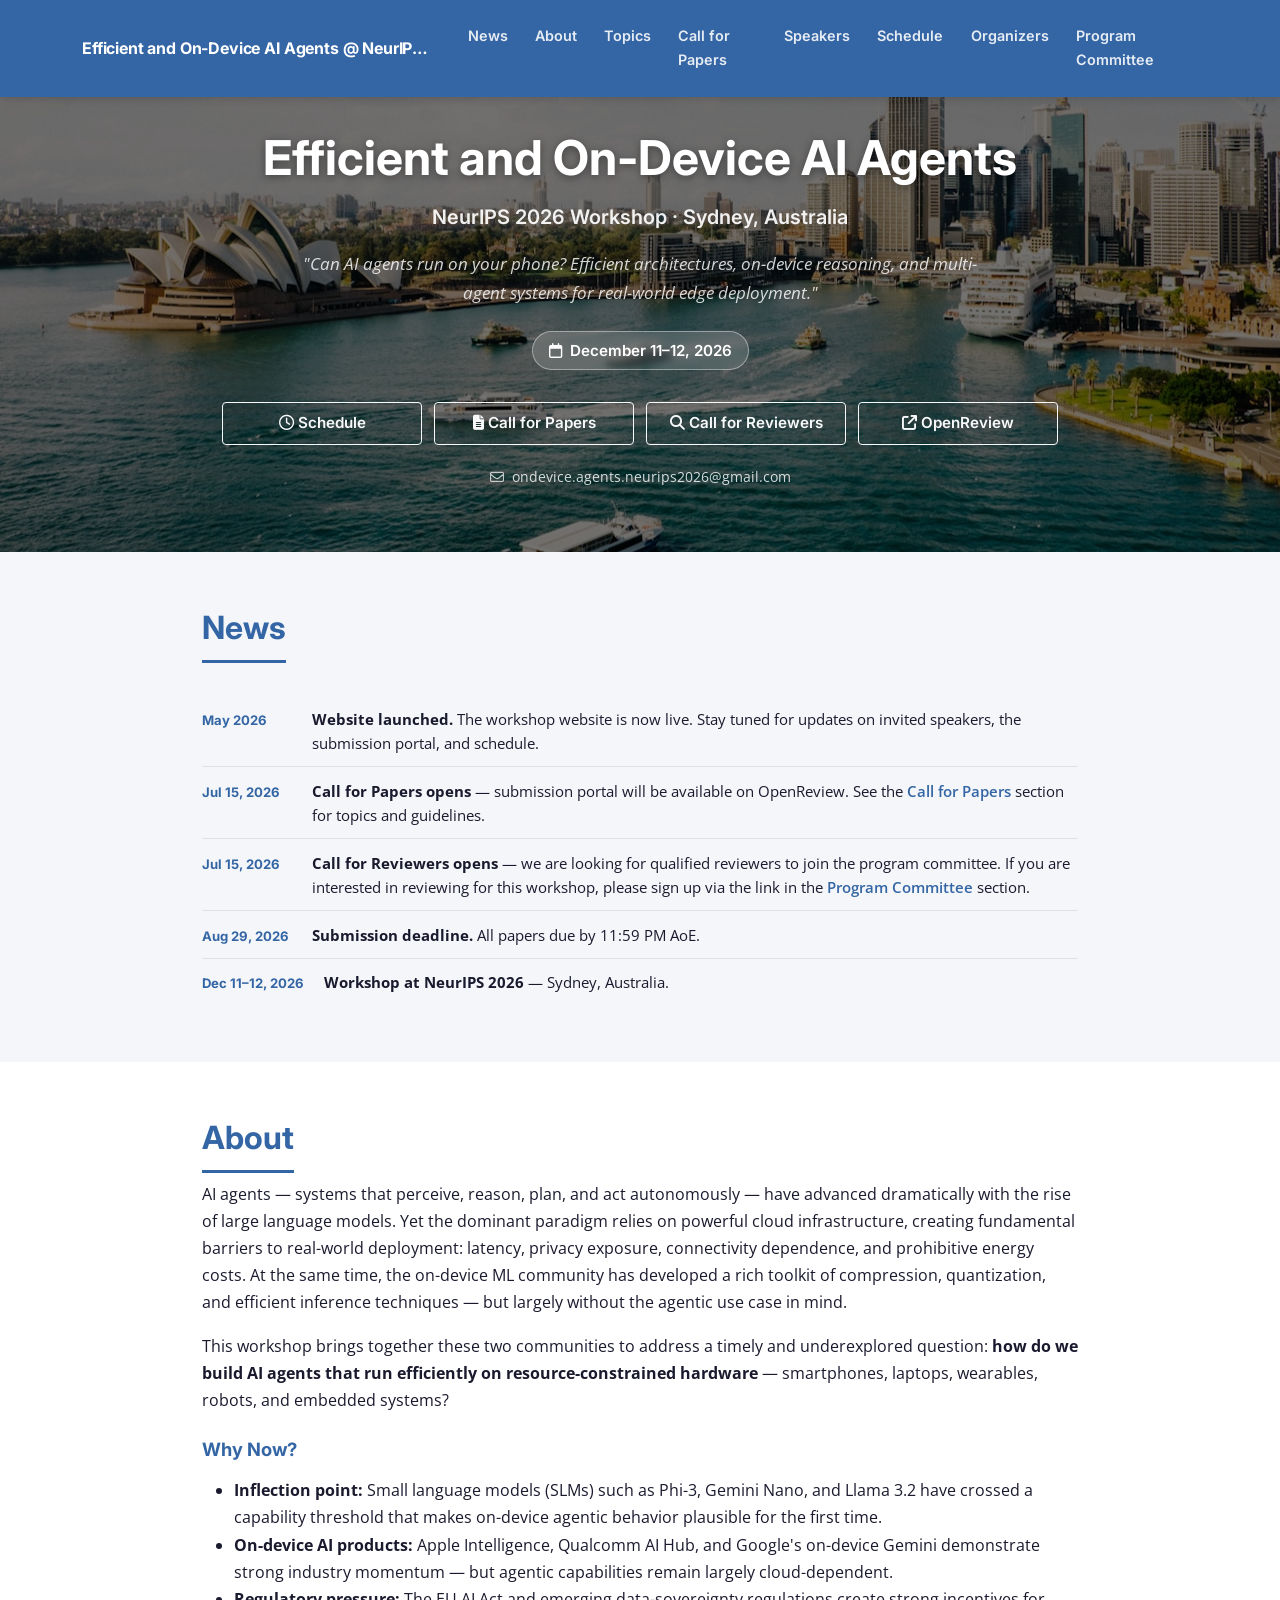
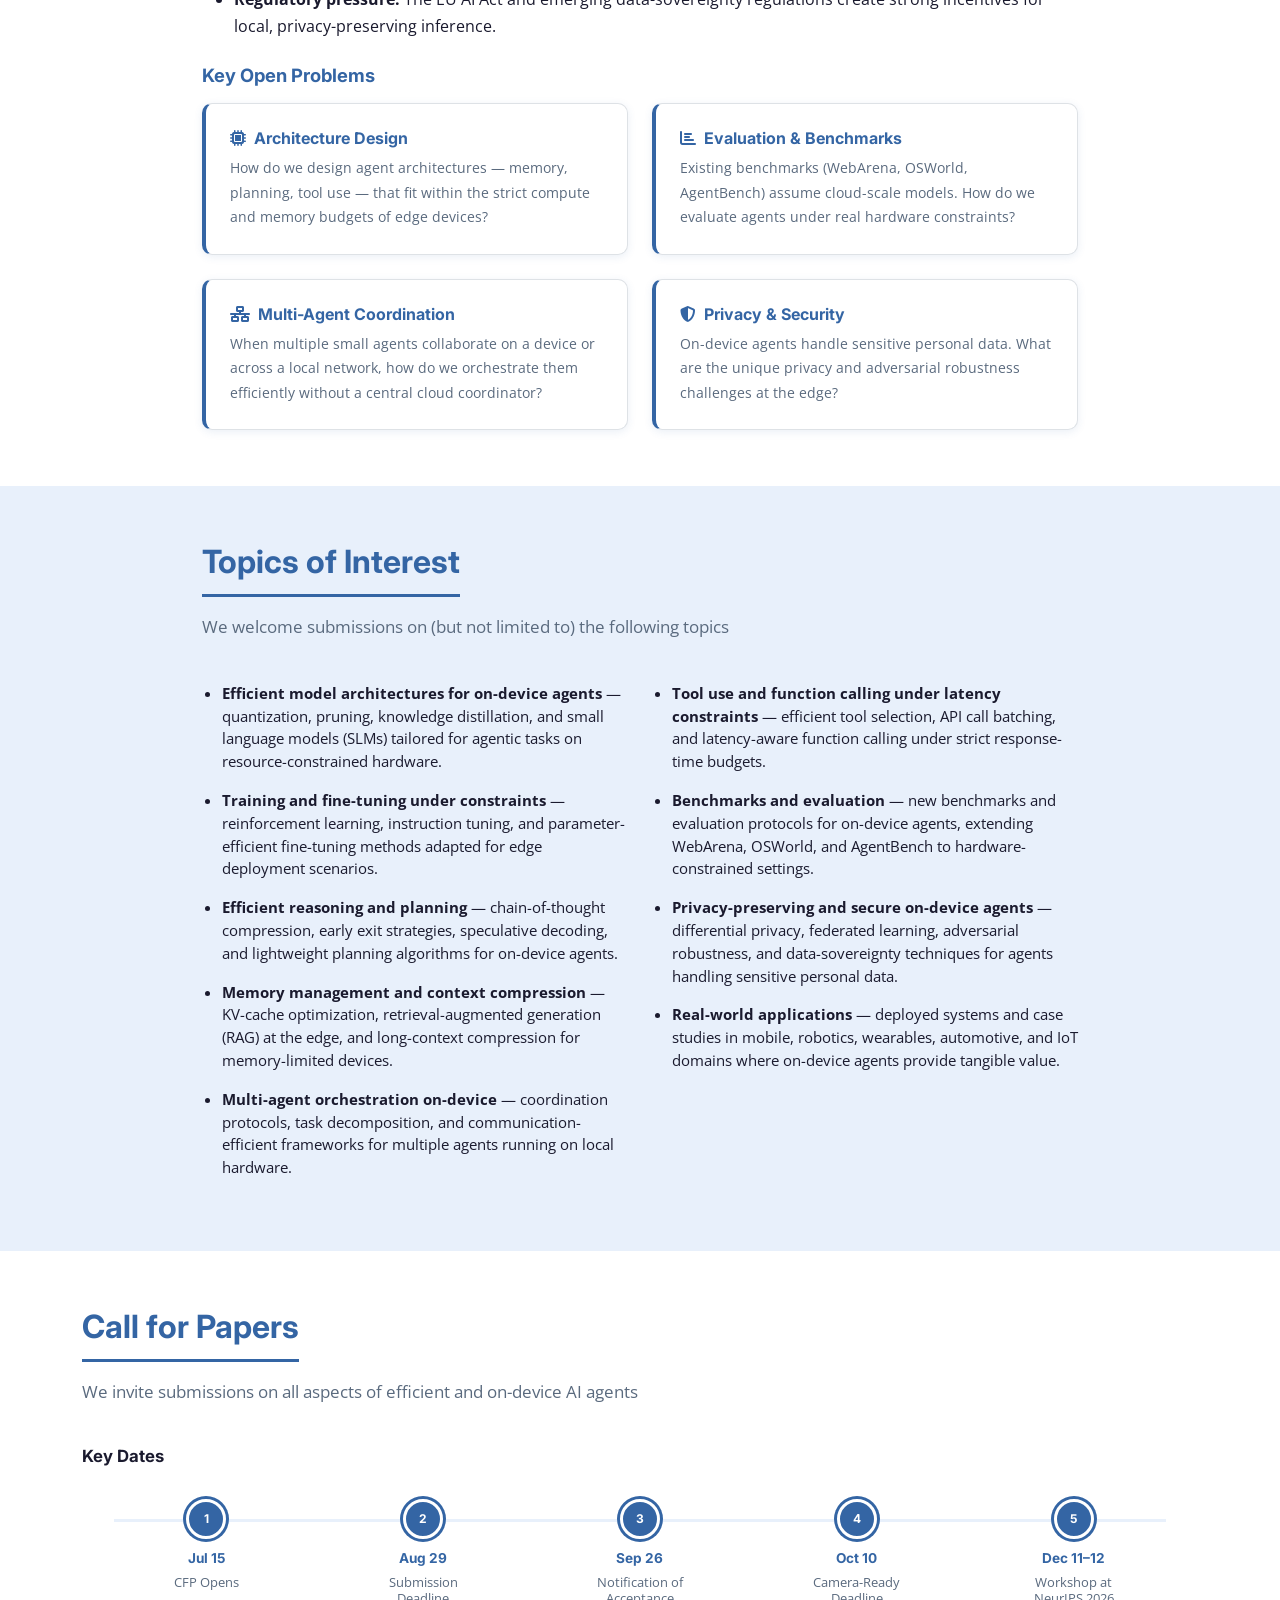
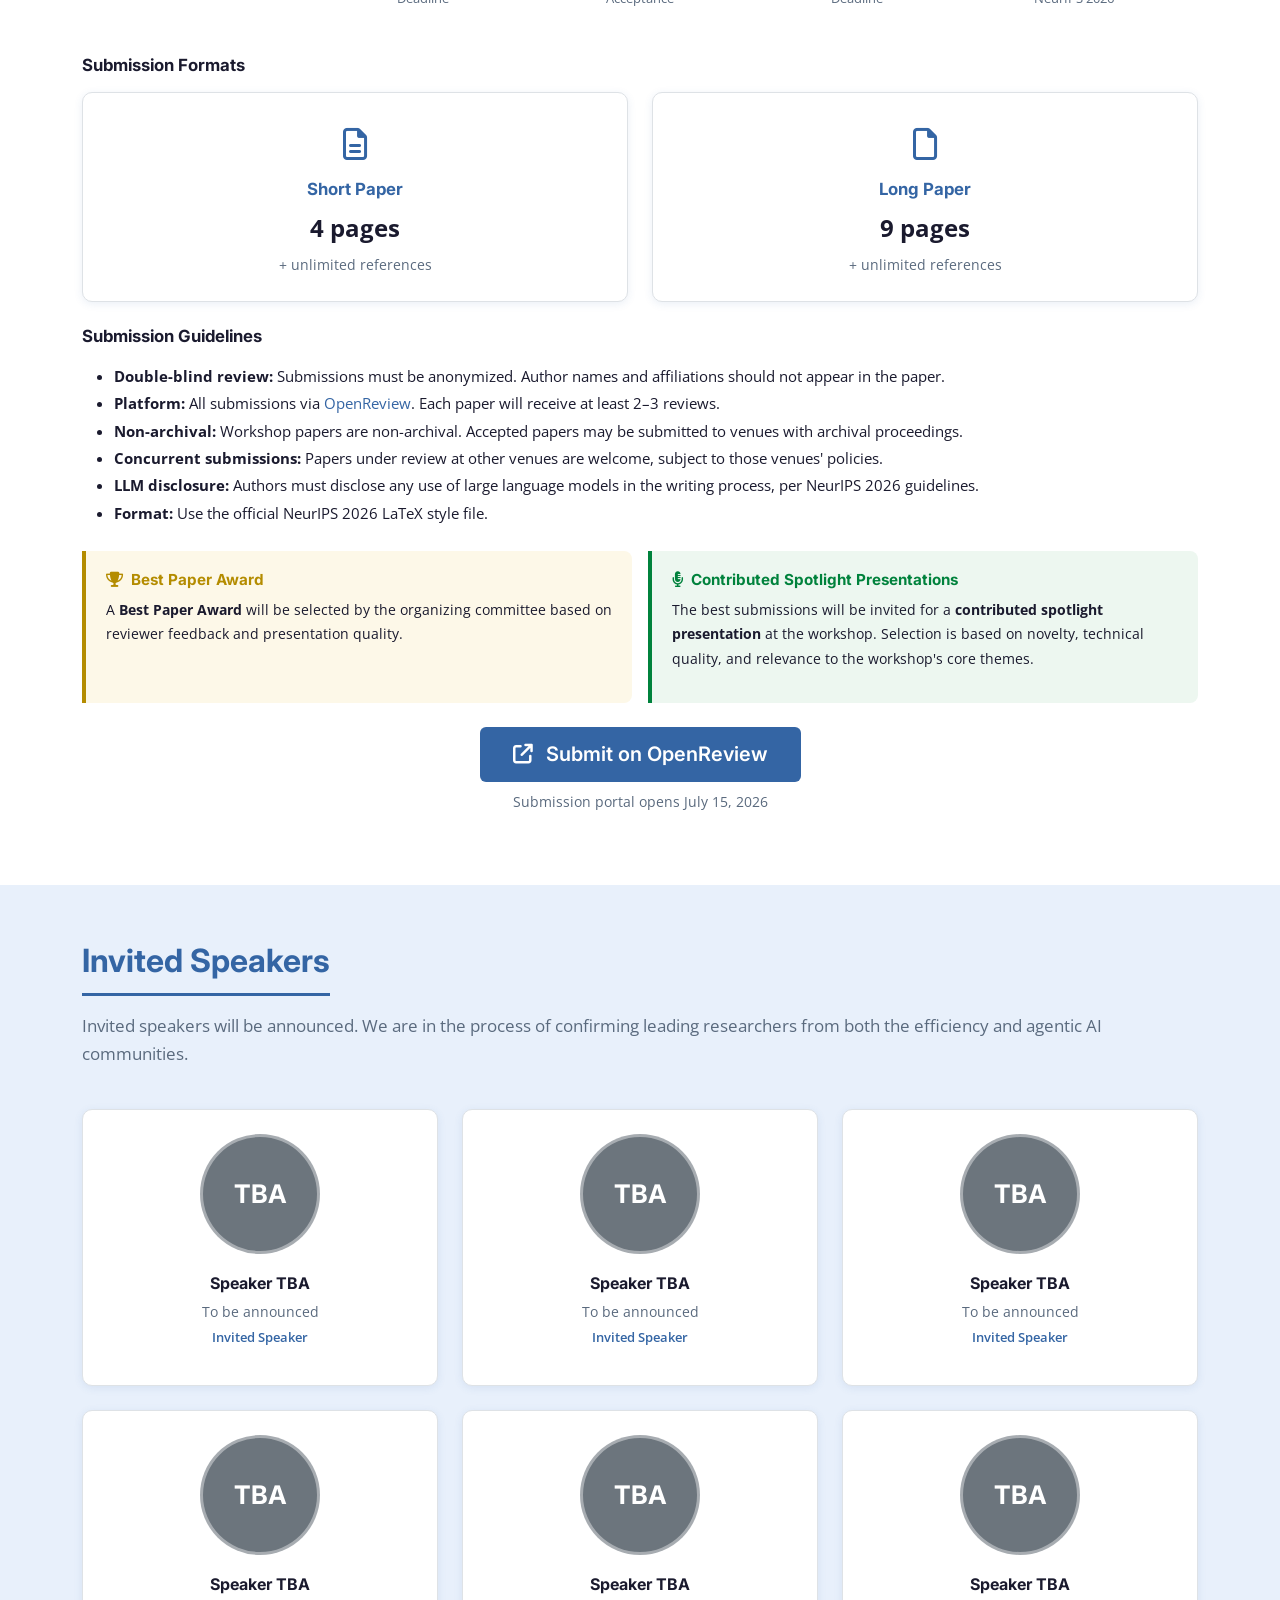
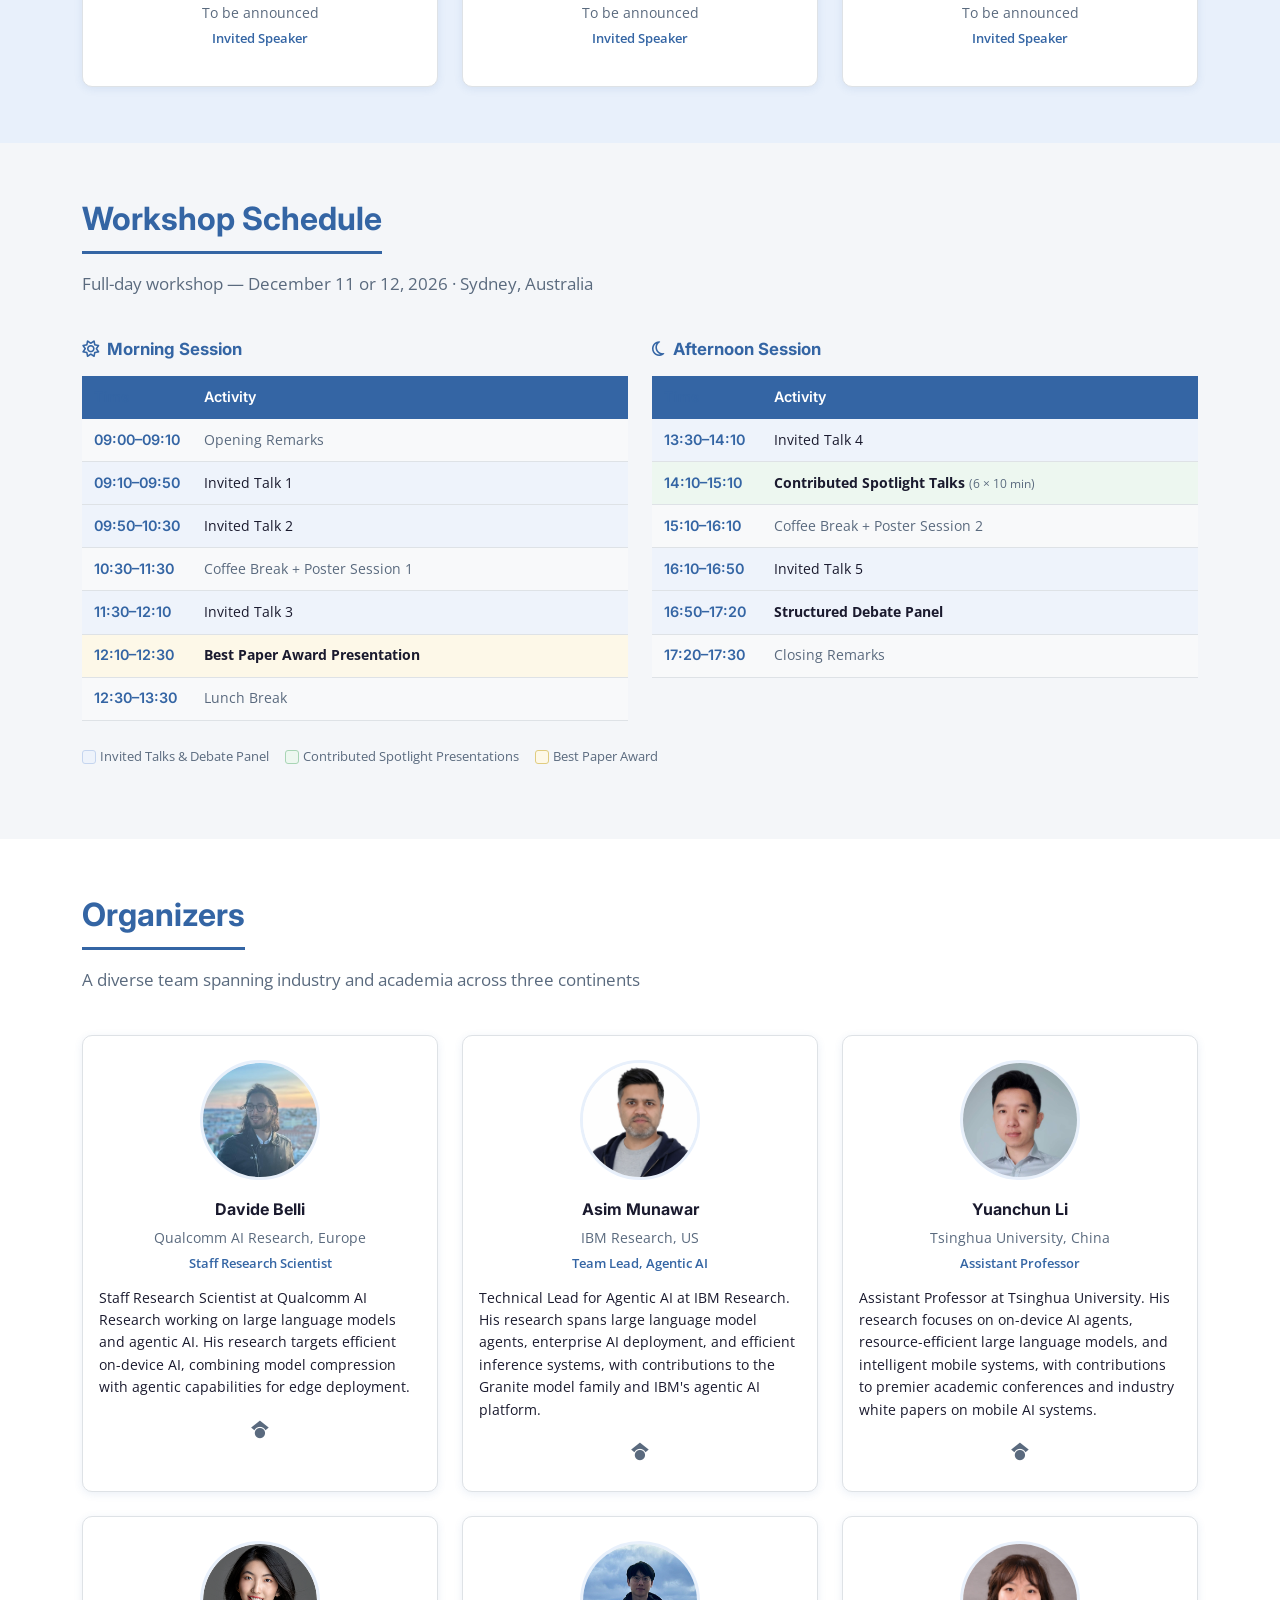
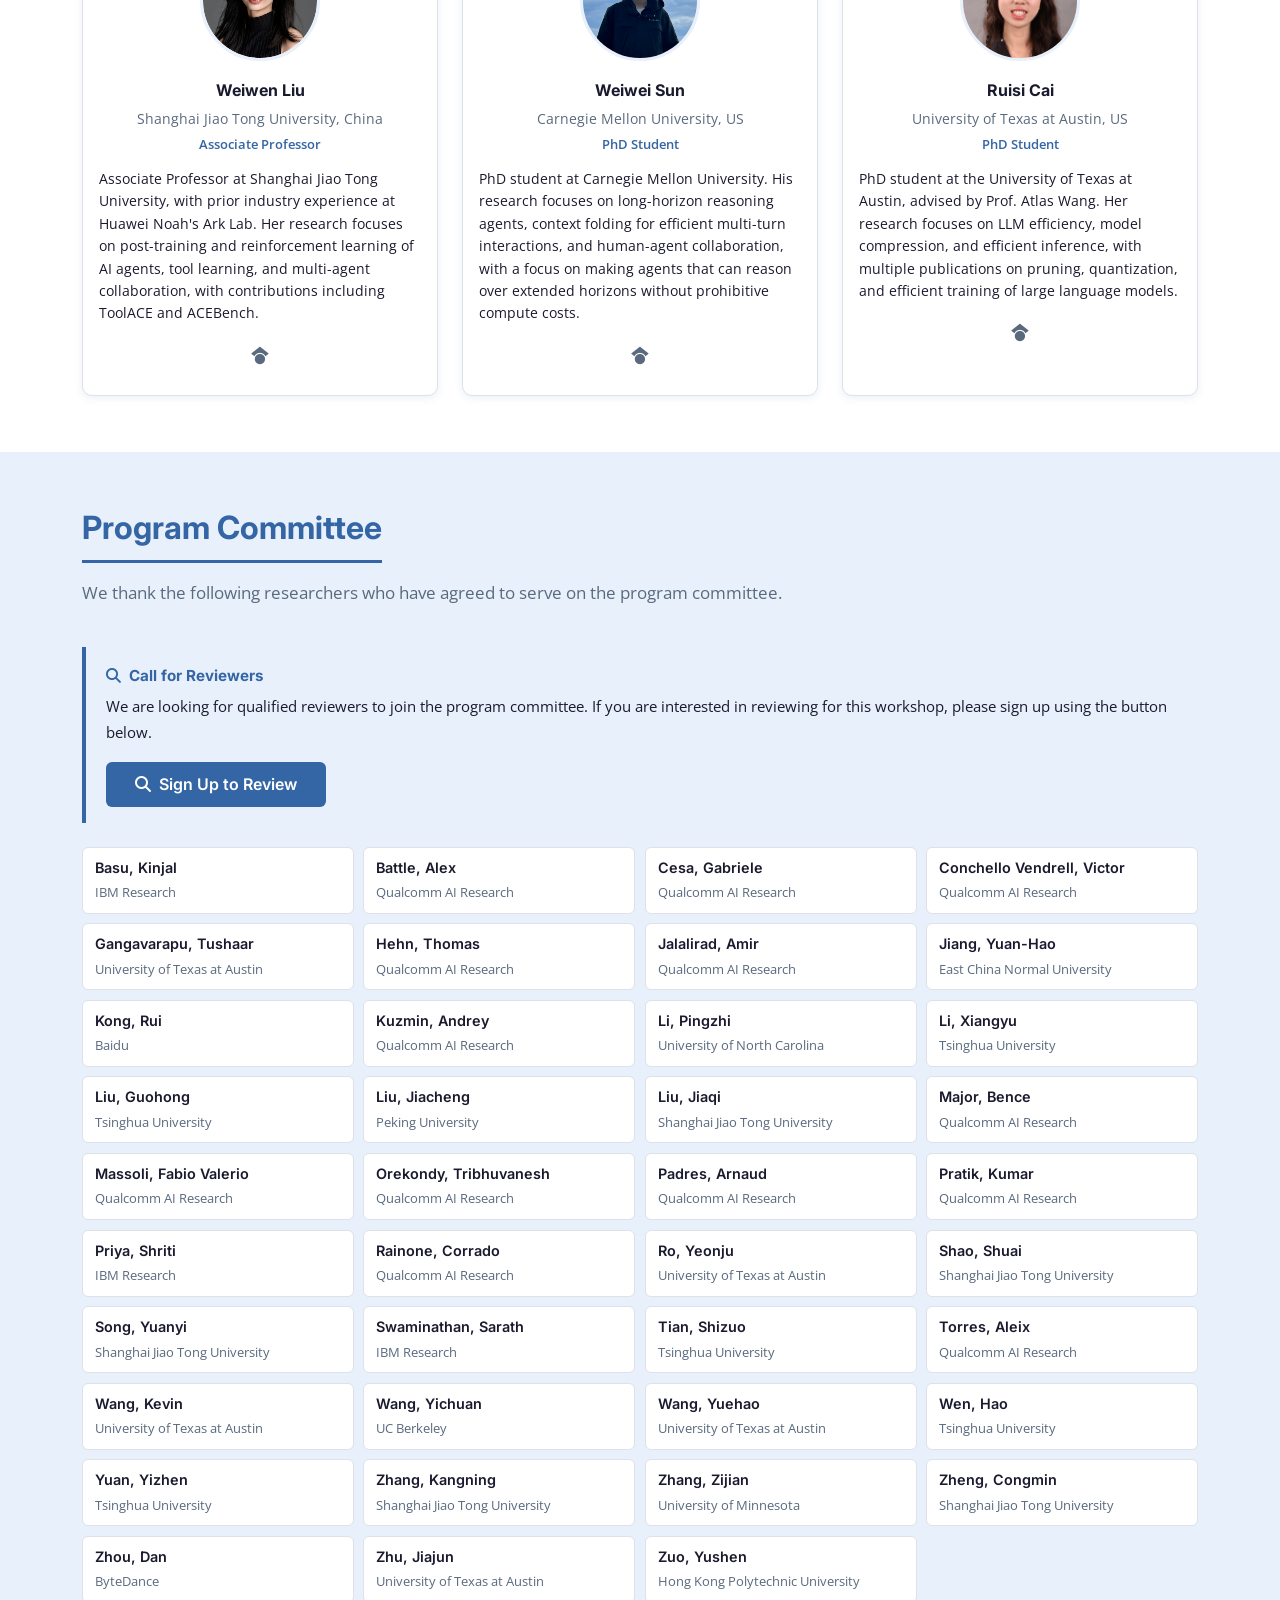
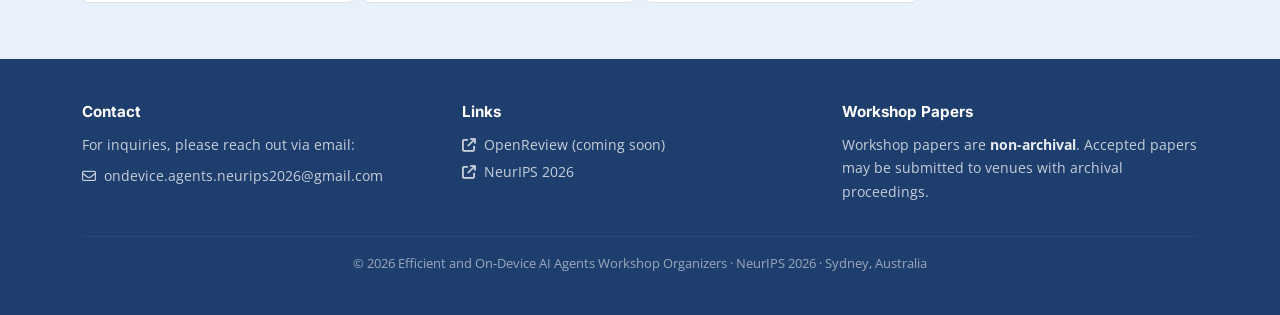
==== commit 84a4a9b9: "Updated reviewer list" ====
--- a/index.html
+++ b/index.html
@@ -816,148 +816,198 @@
         <div class="pc-grid" role="list" aria-label="Program committee members">
 
           <div class="pc-pill" role="listitem">
-            <span class="pc-name">Corrado Rainone</span>
-            <span class="pc-affil">Qualcomm AI Research</span>
-          </div>
-
-          <div class="pc-pill" role="listitem">
-            <span class="pc-name">Bence Major</span>
-            <span class="pc-affil">Qualcomm AI Research</span>
-          </div>
-
-          <div class="pc-pill" role="listitem">
-            <span class="pc-name">Amir Jalalirad</span>
-            <span class="pc-affil">Qualcomm AI Research</span>
-          </div>
-
-          <div class="pc-pill" role="listitem">
-            <span class="pc-name">Tribhuvanesh Orekondy</span>
-            <span class="pc-affil">Qualcomm AI Research</span>
-          </div>
-
-          <div class="pc-pill" role="listitem">
-            <span class="pc-name">Thomas Hehn</span>
-            <span class="pc-affil">Qualcomm AI Research</span>
-          </div>
-
-          <div class="pc-pill" role="listitem">
-            <span class="pc-name">Gabriele Cesa</span>
-            <span class="pc-affil">Qualcomm AI Research</span>
-          </div>
-
-          <div class="pc-pill" role="listitem">
-            <span class="pc-name">Fabio Valerio Massoli</span>
-            <span class="pc-affil">Qualcomm AI Research</span>
-          </div>
-
-          <div class="pc-pill" role="listitem">
-            <span class="pc-name">Andrey Kuzmin</span>
-            <span class="pc-affil">Qualcomm AI Research</span>
-          </div>
-
-          <div class="pc-pill" role="listitem">
-            <span class="pc-name">Kumar Pratik</span>
-            <span class="pc-affil">Qualcomm AI Research</span>
-          </div>
-
-          <div class="pc-pill" role="listitem">
-            <span class="pc-name">Aleix Torres</span>
-            <span class="pc-affil">Qualcomm AI Research</span>
-          </div>
-
-          <div class="pc-pill" role="listitem">
-            <span class="pc-name">Arnaud Padres</span>
-            <span class="pc-affil">Qualcomm AI Research</span>
-          </div>
-
-          <div class="pc-pill" role="listitem">
-            <span class="pc-name">Alex Battle</span>
-            <span class="pc-affil">Qualcomm AI Research</span>
-          </div>
-
-          <div class="pc-pill" role="listitem">
-            <span class="pc-name">Victor Conchello Vendrell</span>
-            <span class="pc-affil">Qualcomm AI Research</span>
-          </div>
-
-          <div class="pc-pill" role="listitem">
-            <span class="pc-name">Jiaqi Liu</span>
+            <span class="pc-name">Basu, Kinjal</span>
+            <span class="pc-affil">IBM Research</span>
+          </div>
+
+          <div class="pc-pill" role="listitem">
+            <span class="pc-name">Battle, Alex</span>
+            <span class="pc-affil">Qualcomm AI Research</span>
+          </div>
+
+          <div class="pc-pill" role="listitem">
+            <span class="pc-name">Cesa, Gabriele</span>
+            <span class="pc-affil">Qualcomm AI Research</span>
+          </div>
+
+          <div class="pc-pill" role="listitem">
+            <span class="pc-name">Conchello Vendrell, Victor</span>
+            <span class="pc-affil">Qualcomm AI Research</span>
+          </div>
+
+          <div class="pc-pill" role="listitem">
+            <span class="pc-name">Gangavarapu, Tushaar</span>
+            <span class="pc-affil">University of Texas at Austin</span>
+          </div>
+
+          <div class="pc-pill" role="listitem">
+            <span class="pc-name">Hehn, Thomas</span>
+            <span class="pc-affil">Qualcomm AI Research</span>
+          </div>
+
+          <div class="pc-pill" role="listitem">
+            <span class="pc-name">Jalalirad, Amir</span>
+            <span class="pc-affil">Qualcomm AI Research</span>
+          </div>
+
+          <div class="pc-pill" role="listitem">
+            <span class="pc-name">Jiang, Yuan-Hao</span>
+            <span class="pc-affil">East China Normal University</span>
+          </div>
+
+          <div class="pc-pill" role="listitem">
+            <span class="pc-name">Kong, Rui</span>
+            <span class="pc-affil">Baidu</span>
+          </div>
+
+          <div class="pc-pill" role="listitem">
+            <span class="pc-name">Kuzmin, Andrey</span>
+            <span class="pc-affil">Qualcomm AI Research</span>
+          </div>
+
+          <div class="pc-pill" role="listitem">
+            <span class="pc-name">Li, Pingzhi</span>
+            <span class="pc-affil">University of North Carolina</span>
+          </div>
+
+          <div class="pc-pill" role="listitem">
+            <span class="pc-name">Li, Xiangyu</span>
+            <span class="pc-affil">Tsinghua University</span>
+          </div>
+
+          <div class="pc-pill" role="listitem">
+            <span class="pc-name">Liu, Guohong</span>
+            <span class="pc-affil">Tsinghua University</span>
+          </div>
+
+          <div class="pc-pill" role="listitem">
+            <span class="pc-name">Liu, Jiacheng</span>
+            <span class="pc-affil">Peking University</span>
+          </div>
+
+          <div class="pc-pill" role="listitem">
+            <span class="pc-name">Liu, Jiaqi</span>
             <span class="pc-affil">Shanghai Jiao Tong University</span>
           </div>
 
           <div class="pc-pill" role="listitem">
-            <span class="pc-name">Kangning Zhang</span>
+            <span class="pc-name">Major, Bence</span>
+            <span class="pc-affil">Qualcomm AI Research</span>
+          </div>
+
+          <div class="pc-pill" role="listitem">
+            <span class="pc-name">Massoli, Fabio Valerio</span>
+            <span class="pc-affil">Qualcomm AI Research</span>
+          </div>
+
+          <div class="pc-pill" role="listitem">
+            <span class="pc-name">Orekondy, Tribhuvanesh</span>
+            <span class="pc-affil">Qualcomm AI Research</span>
+          </div>
+
+          <div class="pc-pill" role="listitem">
+            <span class="pc-name">Padres, Arnaud</span>
+            <span class="pc-affil">Qualcomm AI Research</span>
+          </div>
+
+          <div class="pc-pill" role="listitem">
+            <span class="pc-name">Pratik, Kumar</span>
+            <span class="pc-affil">Qualcomm AI Research</span>
+          </div>
+
+          <div class="pc-pill" role="listitem">
+            <span class="pc-name">Priya, Shriti</span>
+            <span class="pc-affil">IBM Research</span>
+          </div>
+
+          <div class="pc-pill" role="listitem">
+            <span class="pc-name">Rainone, Corrado</span>
+            <span class="pc-affil">Qualcomm AI Research</span>
+          </div>
+
+          <div class="pc-pill" role="listitem">
+            <span class="pc-name">Ro, Yeonju</span>
+            <span class="pc-affil">University of Texas at Austin</span>
+          </div>
+
+          <div class="pc-pill" role="listitem">
+            <span class="pc-name">Shao, Shuai</span>
             <span class="pc-affil">Shanghai Jiao Tong University</span>
           </div>
 
           <div class="pc-pill" role="listitem">
-            <span class="pc-name">Shuai Shao</span>
+            <span class="pc-name">Song, Yuanyi</span>
             <span class="pc-affil">Shanghai Jiao Tong University</span>
           </div>
 
           <div class="pc-pill" role="listitem">
-            <span class="pc-name">Congmin Zheng</span>
+            <span class="pc-name">Swaminathan, Sarath</span>
+            <span class="pc-affil">IBM Research</span>
+          </div>
+
+          <div class="pc-pill" role="listitem">
+            <span class="pc-name">Tian, Shizuo</span>
+            <span class="pc-affil">Tsinghua University</span>
+          </div>
+
+          <div class="pc-pill" role="listitem">
+            <span class="pc-name">Torres, Aleix</span>
+            <span class="pc-affil">Qualcomm AI Research</span>
+          </div>
+
+          <div class="pc-pill" role="listitem">
+            <span class="pc-name">Wang, Kevin</span>
+            <span class="pc-affil">University of Texas at Austin</span>
+          </div>
+
+          <div class="pc-pill" role="listitem">
+            <span class="pc-name">Wang, Yichuan</span>
+            <span class="pc-affil">UC Berkeley</span>
+          </div>
+
+          <div class="pc-pill" role="listitem">
+            <span class="pc-name">Wang, Yuehao</span>
+            <span class="pc-affil">University of Texas at Austin</span>
+          </div>
+
+          <div class="pc-pill" role="listitem">
+            <span class="pc-name">Wen, Hao</span>
+            <span class="pc-affil">Tsinghua University</span>
+          </div>
+
+          <div class="pc-pill" role="listitem">
+            <span class="pc-name">Yuan, Yizhen</span>
+            <span class="pc-affil">Tsinghua University</span>
+          </div>
+
+          <div class="pc-pill" role="listitem">
+            <span class="pc-name">Zhang, Kangning</span>
             <span class="pc-affil">Shanghai Jiao Tong University</span>
           </div>
 
           <div class="pc-pill" role="listitem">
-            <span class="pc-name">Yuanyi Song</span>
+            <span class="pc-name">Zhang, Zijian</span>
+            <span class="pc-affil">University of Minnesota</span>
+          </div>
+
+          <div class="pc-pill" role="listitem">
+            <span class="pc-name">Zheng, Congmin</span>
             <span class="pc-affil">Shanghai Jiao Tong University</span>
           </div>
 
           <div class="pc-pill" role="listitem">
-            <span class="pc-name">Hao Wen</span>
-            <span class="pc-affil">Tsinghua University</span>
-          </div>
-
-          <div class="pc-pill" role="listitem">
-            <span class="pc-name">Xiangyu Li</span>
-            <span class="pc-affil">Tsinghua University</span>
-          </div>
-
-          <div class="pc-pill" role="listitem">
-            <span class="pc-name">Shizuo Tian</span>
-            <span class="pc-affil">Tsinghua University</span>
-          </div>
-
-          <div class="pc-pill" role="listitem">
-            <span class="pc-name">Yizhen Yuan</span>
-            <span class="pc-affil">Tsinghua University</span>
-          </div>
-
-          <div class="pc-pill" role="listitem">
-            <span class="pc-name">Guohong Liu</span>
-            <span class="pc-affil">Tsinghua University</span>
-          </div>
-
-          <div class="pc-pill" role="listitem">
-            <span class="pc-name">Jiacheng Liu</span>
-            <span class="pc-affil">Peking University</span>
-          </div>
-
-          <div class="pc-pill" role="listitem">
-            <span class="pc-name">Rui Kong</span>
-            <span class="pc-affil">Baidu</span>
-          </div>
-
-          <div class="pc-pill" role="listitem">
-            <span class="pc-name">Yiliu Chen</span>
+            <span class="pc-name">Zhou, Dan</span>
             <span class="pc-affil">ByteDance</span>
           </div>
 
           <div class="pc-pill" role="listitem">
-            <span class="pc-name">Shriti Priya</span>
-            <span class="pc-affil">IBM Research</span>
-          </div>
-
-          <div class="pc-pill" role="listitem">
-            <span class="pc-name">Kinjal Basu</span>
-            <span class="pc-affil">IBM Research</span>
-          </div>
-
-          <div class="pc-pill" role="listitem">
-            <span class="pc-name">Sharath</span>
-            <span class="pc-affil">IBM Research</span>
+            <span class="pc-name">Zhu, Jiajun</span>
+            <span class="pc-affil">University of Texas at Austin</span>
+          </div>
+
+          <div class="pc-pill" role="listitem">
+            <span class="pc-name">Zuo, Yushen</span>
+            <span class="pc-affil">Hong Kong Polytechnic University</span>
           </div>
 
         </div>
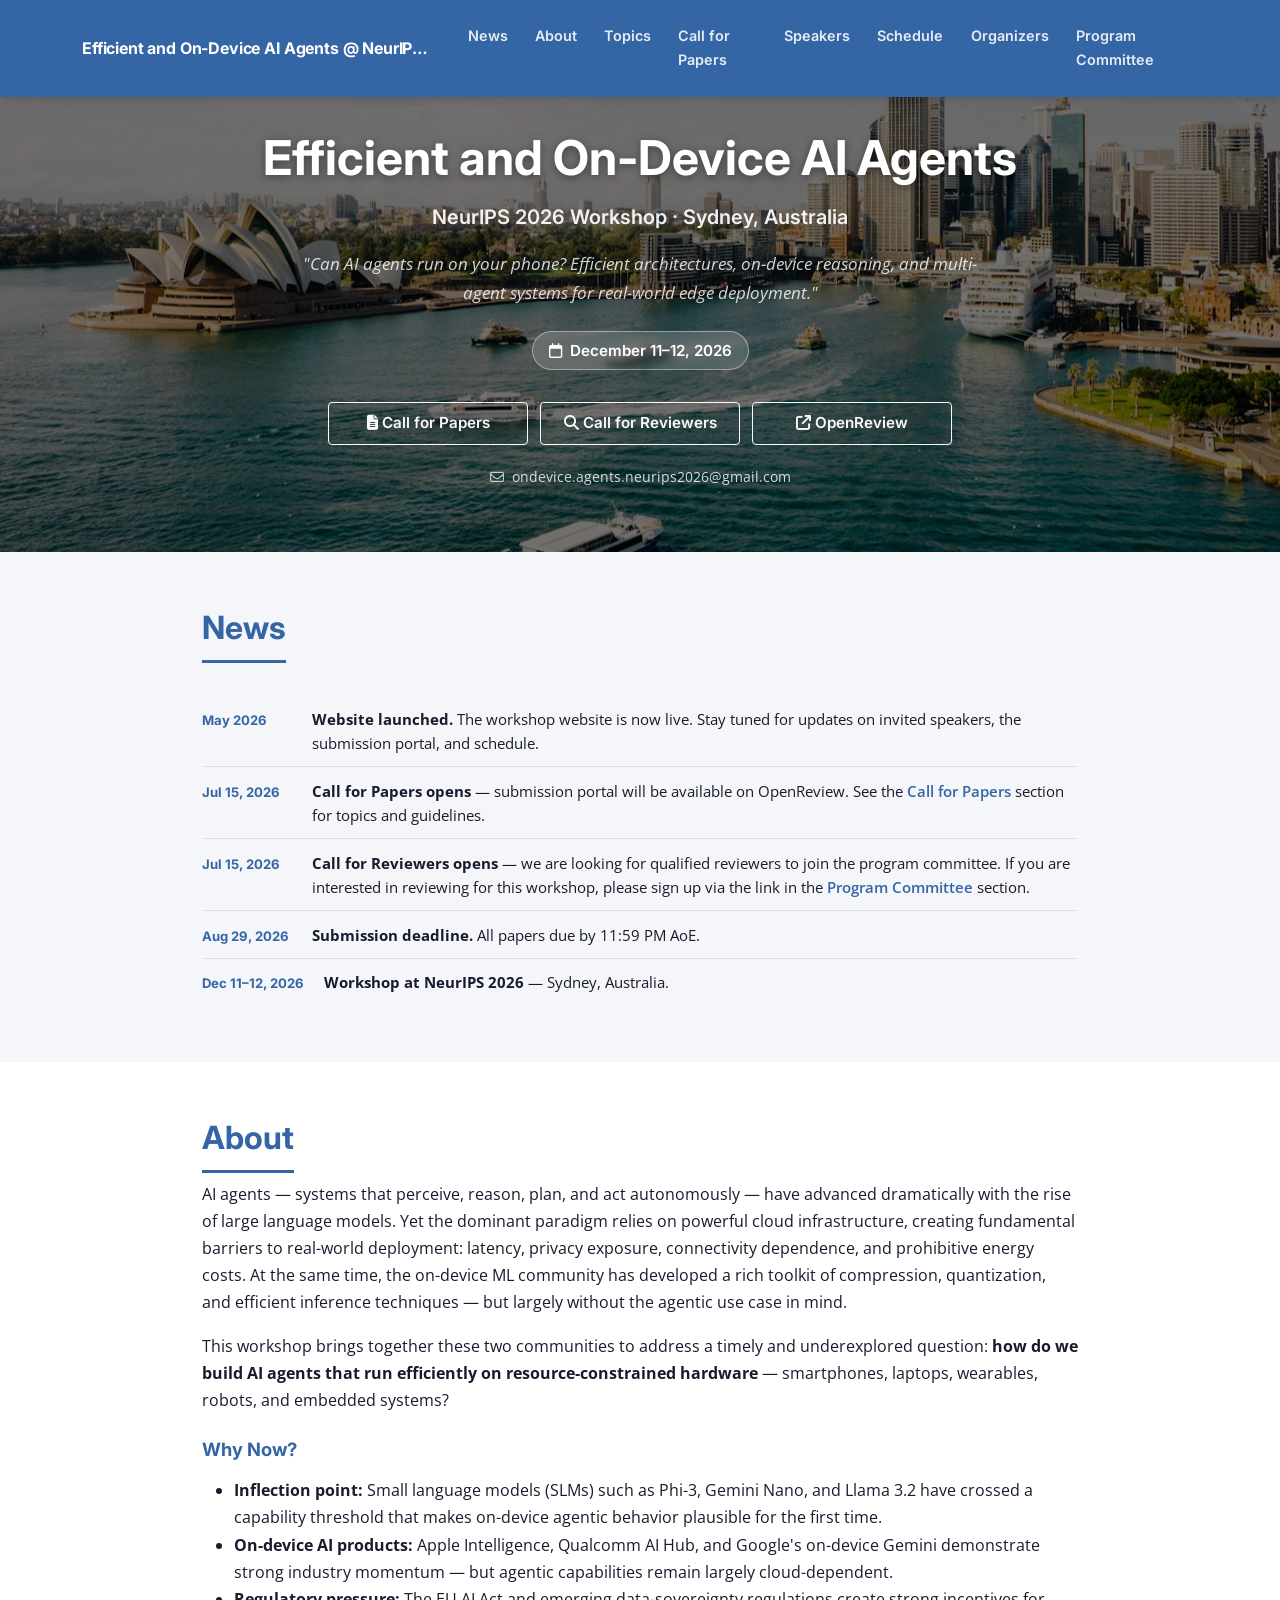
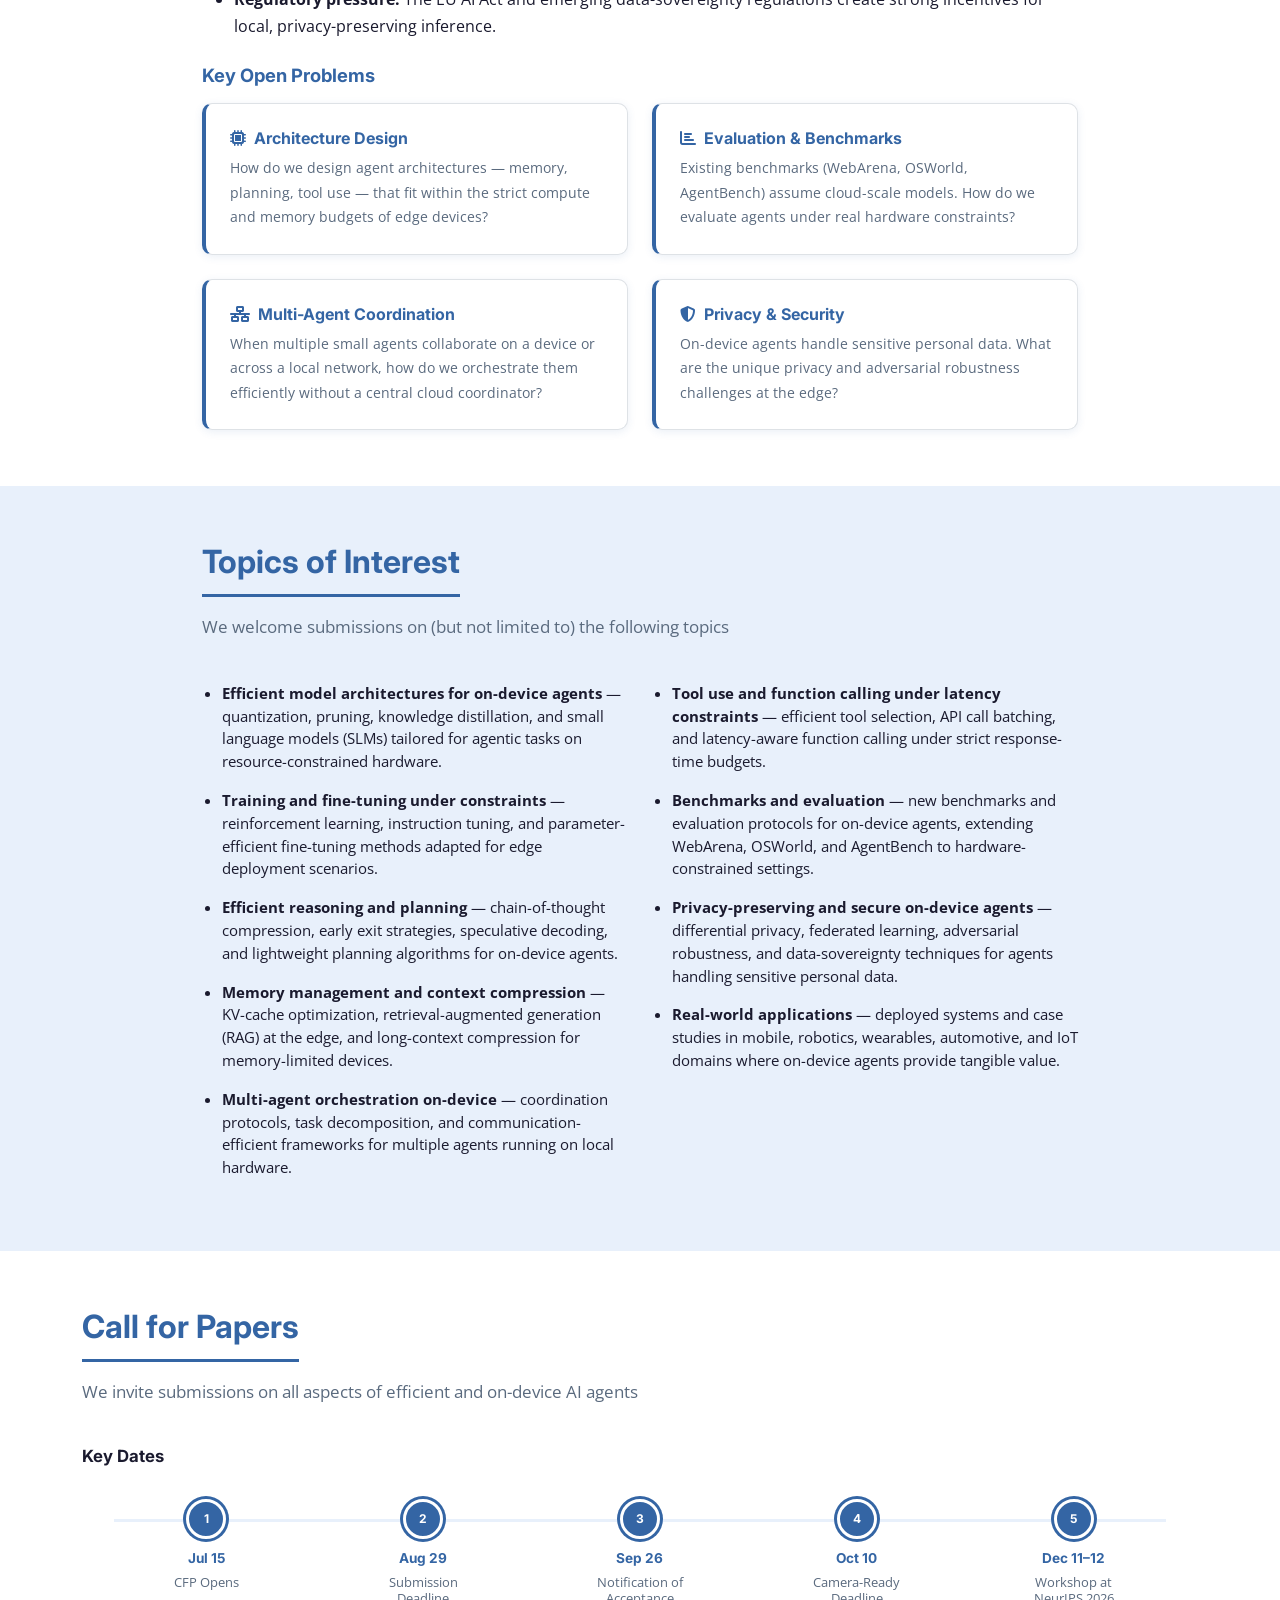
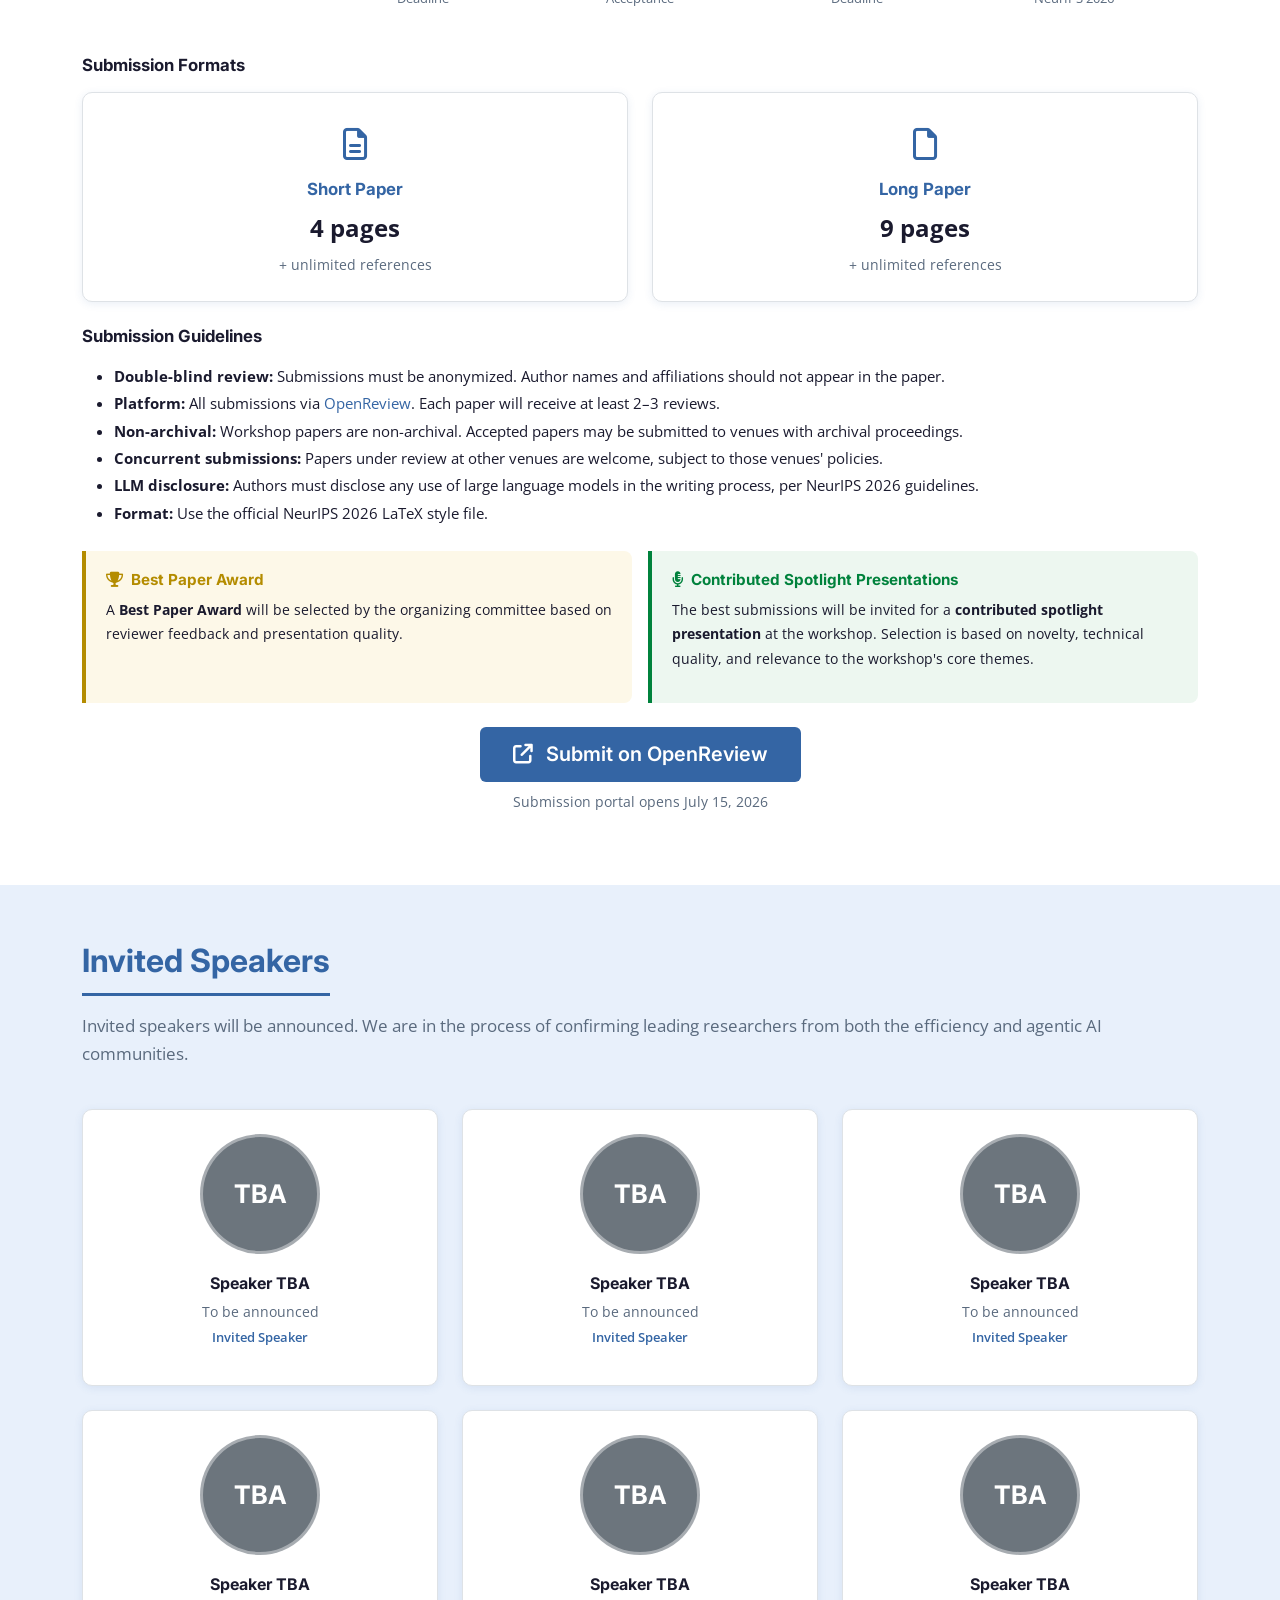
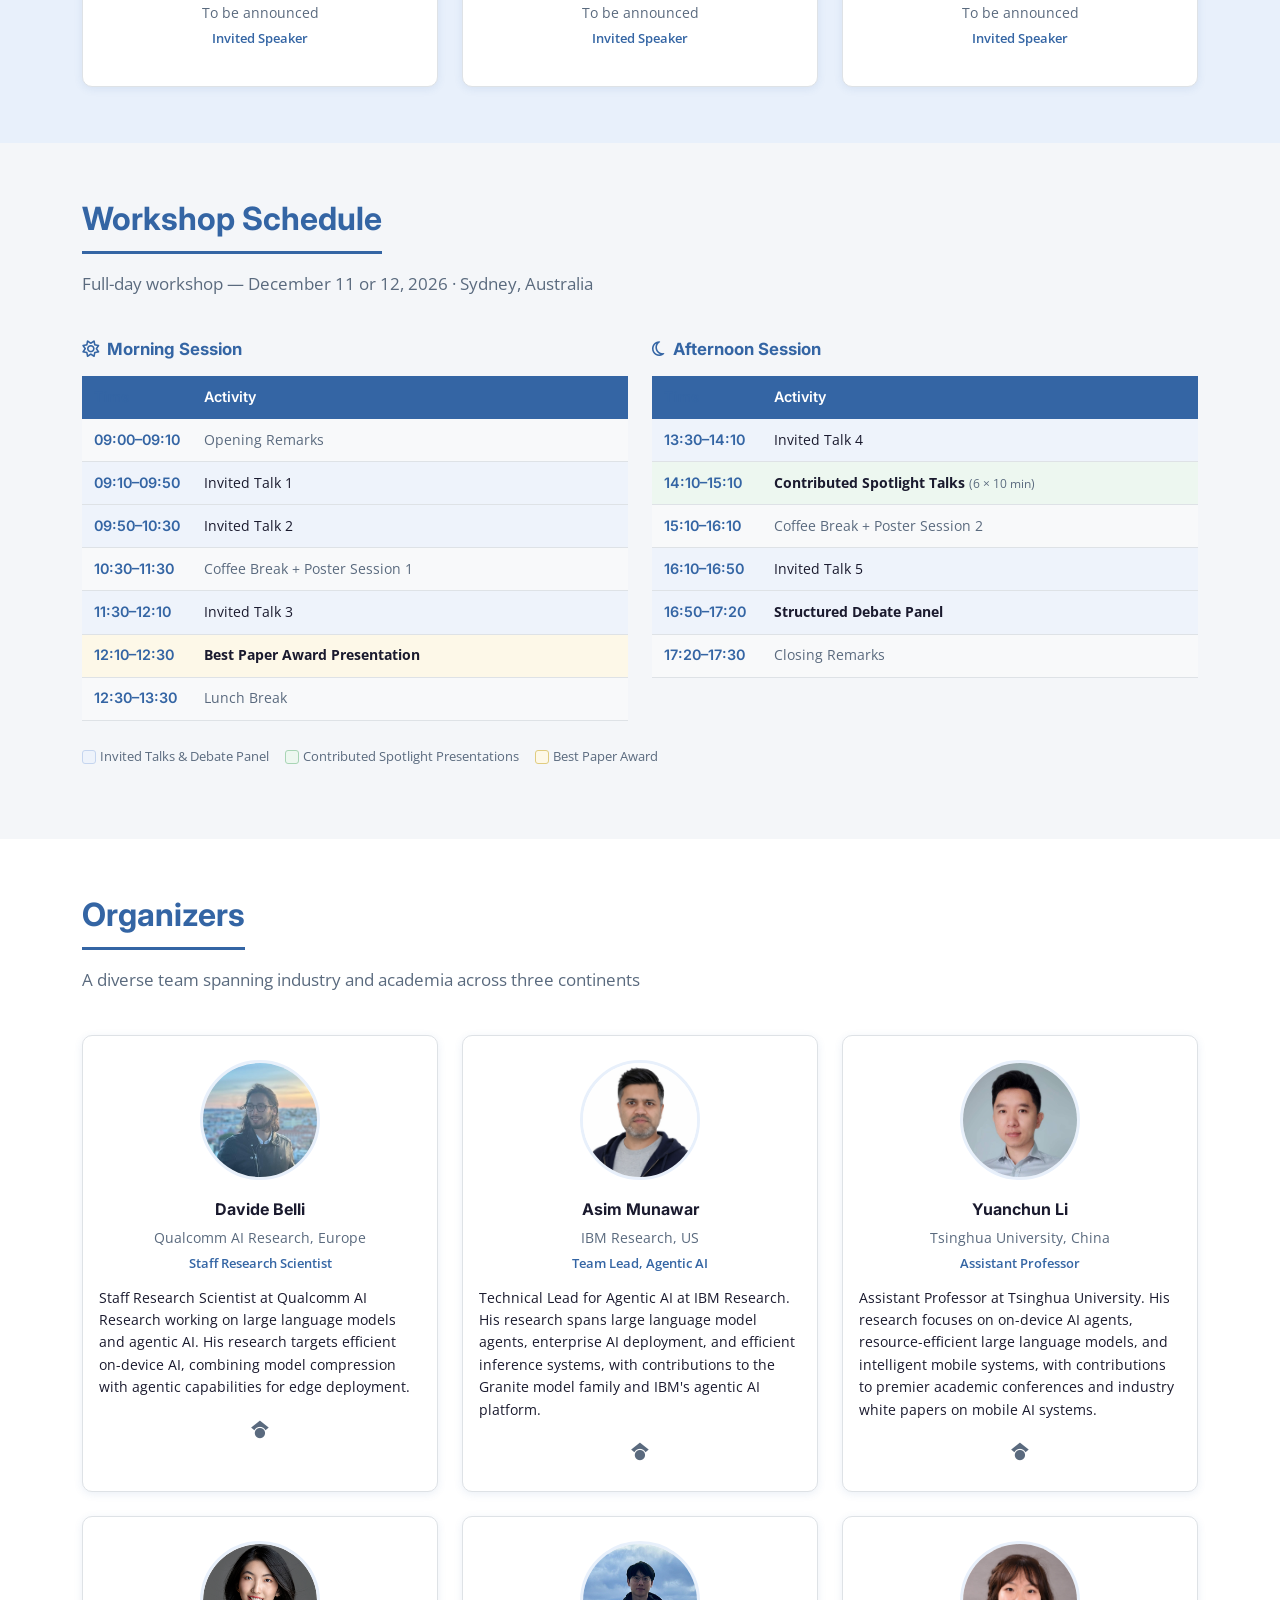
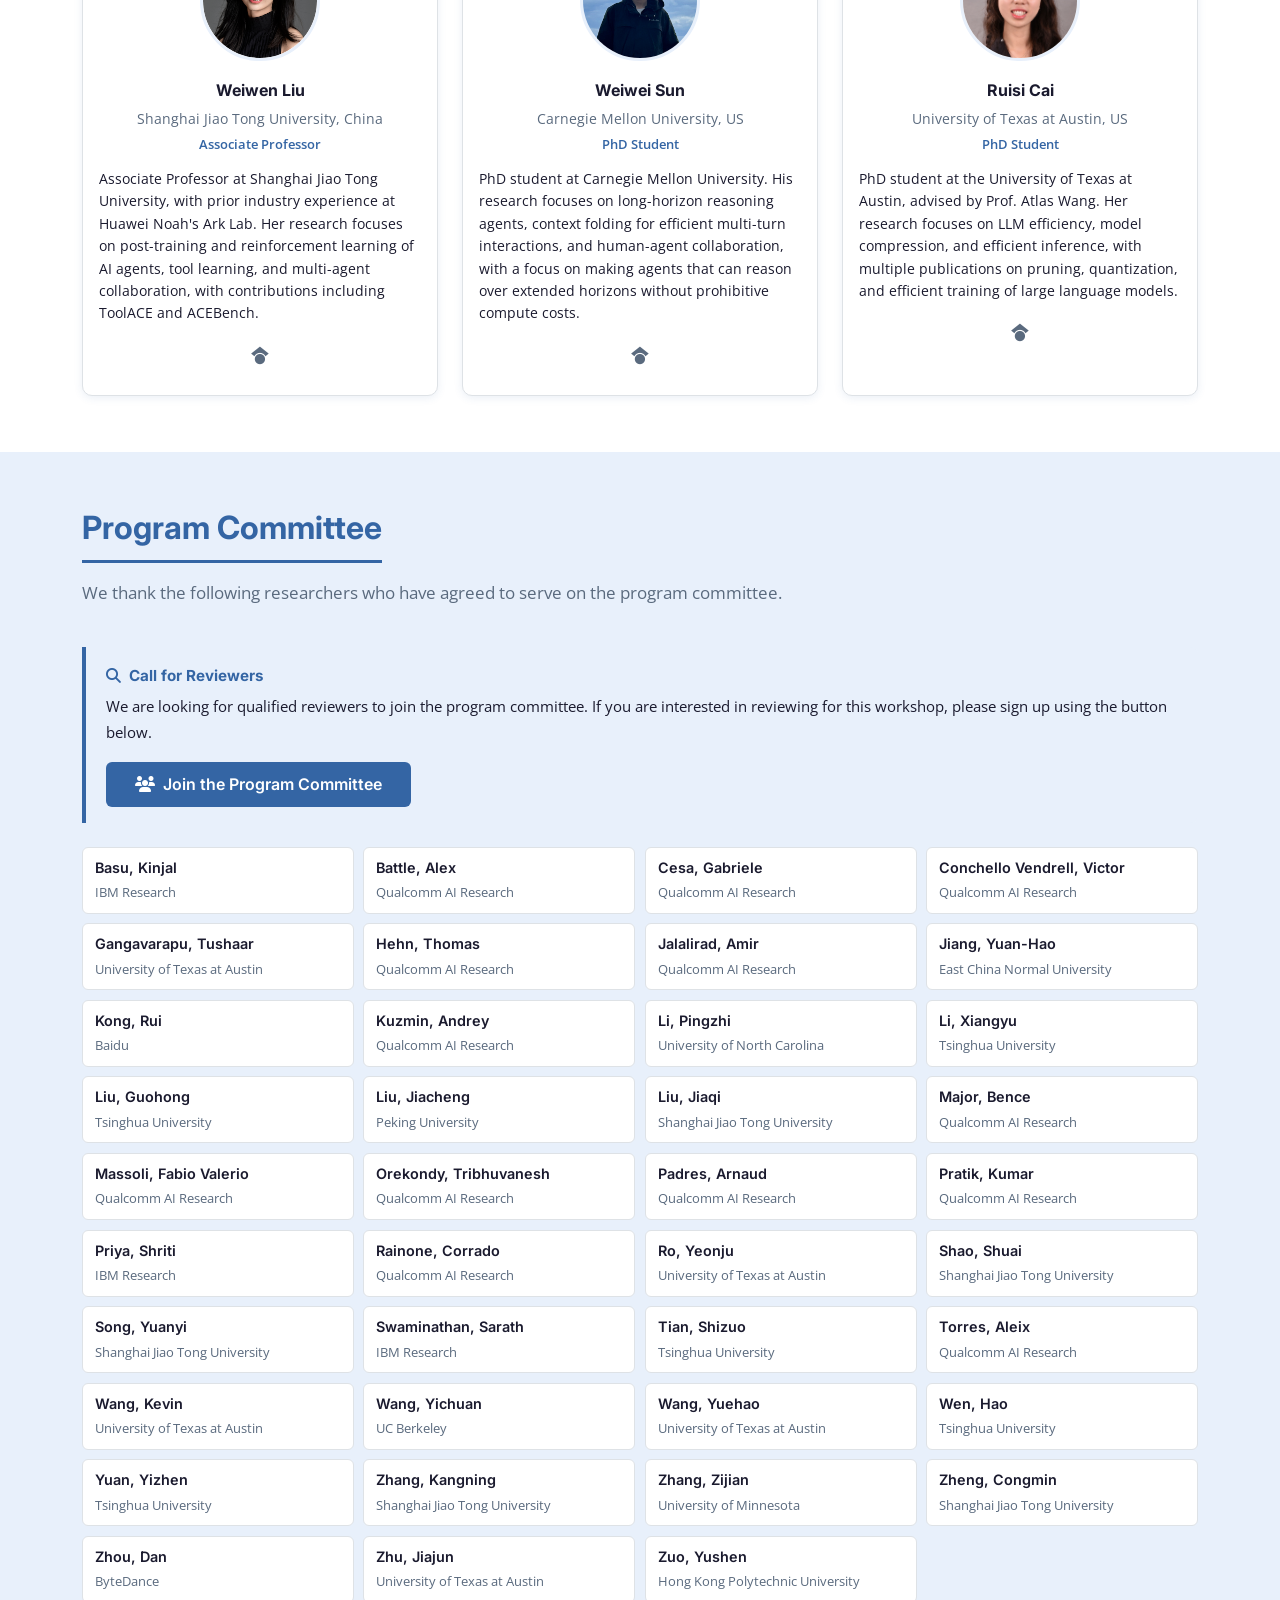
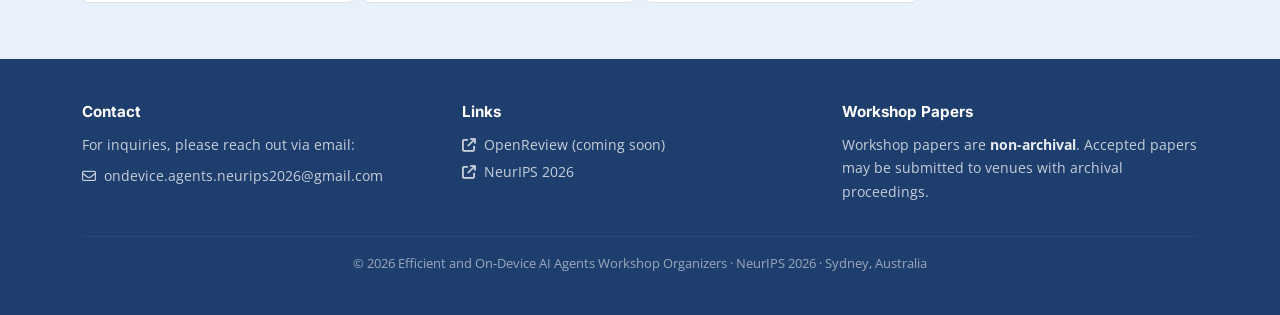
==== commit 0ac3c564: "Updates to website" ====
--- a/index.html
+++ b/index.html
@@ -129,14 +129,11 @@
           December 11–12, 2026
         </div>
         <div class="hero-buttons">
-          <a href="#schedule" class="btn btn-outline-light">
-            <i class="fa-regular fa-clock me-1" aria-hidden="true"></i>Schedule
-          </a>
           <a href="#cfp" class="btn btn-outline-light">
             <i class="fa-solid fa-file-lines me-1" aria-hidden="true"></i>Call for Papers
           </a>
-          <a href="https://forms.gle/NAdkGGNn1qrMKsqi7" class="btn btn-outline-light" target="_blank" rel="noopener noreferrer"
-             aria-label="Call for Reviewers — sign up via Google Form (opens in new tab)">
+          <a href="#pc" class="btn btn-outline-light"
+             aria-label="Call for Reviewers — go to Program Committee section">
             <i class="fa-solid fa-magnifying-glass me-1" aria-hidden="true"></i>Call for Reviewers
           </a>
           <a href="#" class="btn btn-outline-light" target="_blank" rel="noopener noreferrer"
@@ -808,8 +805,8 @@
           <a href="https://forms.gle/NAdkGGNn1qrMKsqi7" target="_blank" rel="noopener noreferrer"
              class="btn btn-lg"
              style="background-color: var(--primary); color: #fff; font-family: var(--font-heading); font-weight: 600; padding: 0.6rem 1.75rem; border-radius: 6px; font-size: 1rem;"
-             aria-label="Sign up to review for this workshop (opens Google Form in new tab)">
-            <i class="fa-solid fa-magnifying-glass me-2" aria-hidden="true"></i>Sign Up to Review
+             aria-label="Join the Program Committee — sign up via Google Form (opens in new tab)">
+            <i class="fa-solid fa-users me-2" aria-hidden="true"></i>Join the Program Committee
           </a>
         </div>
 
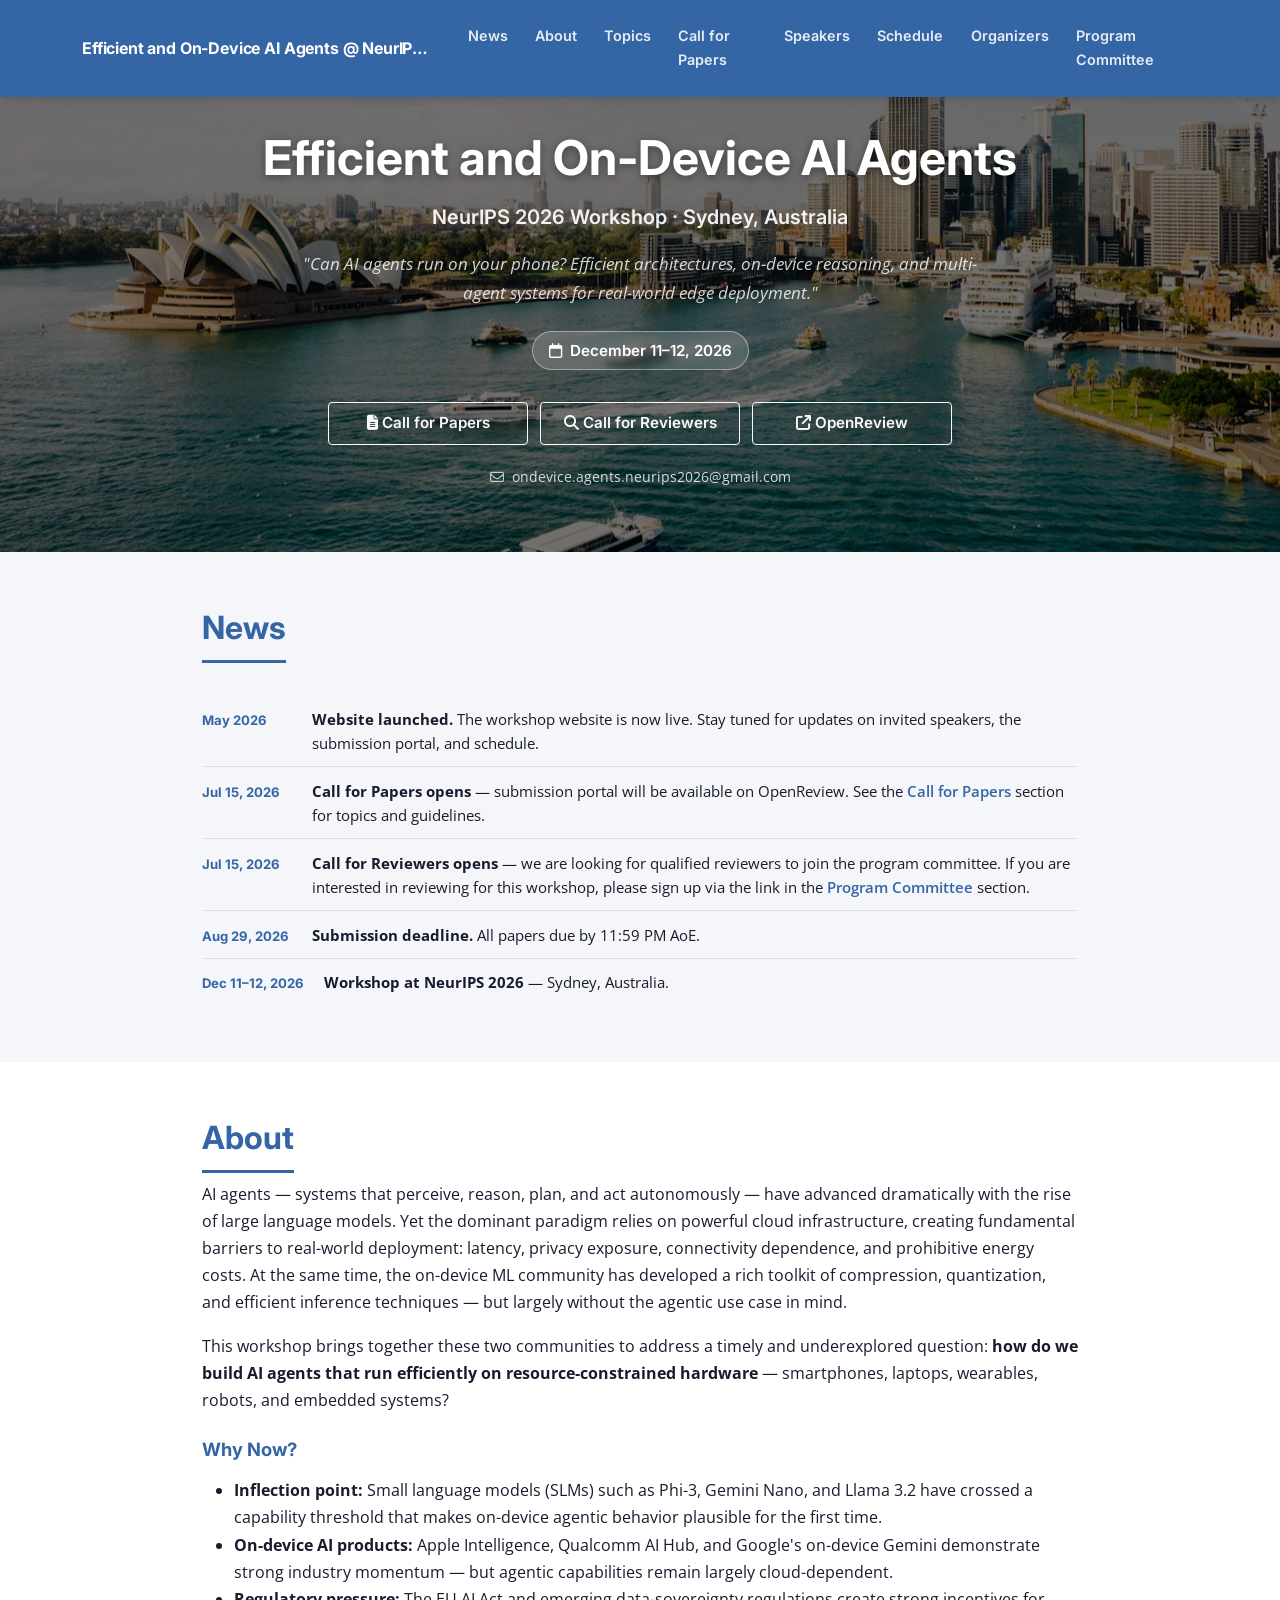
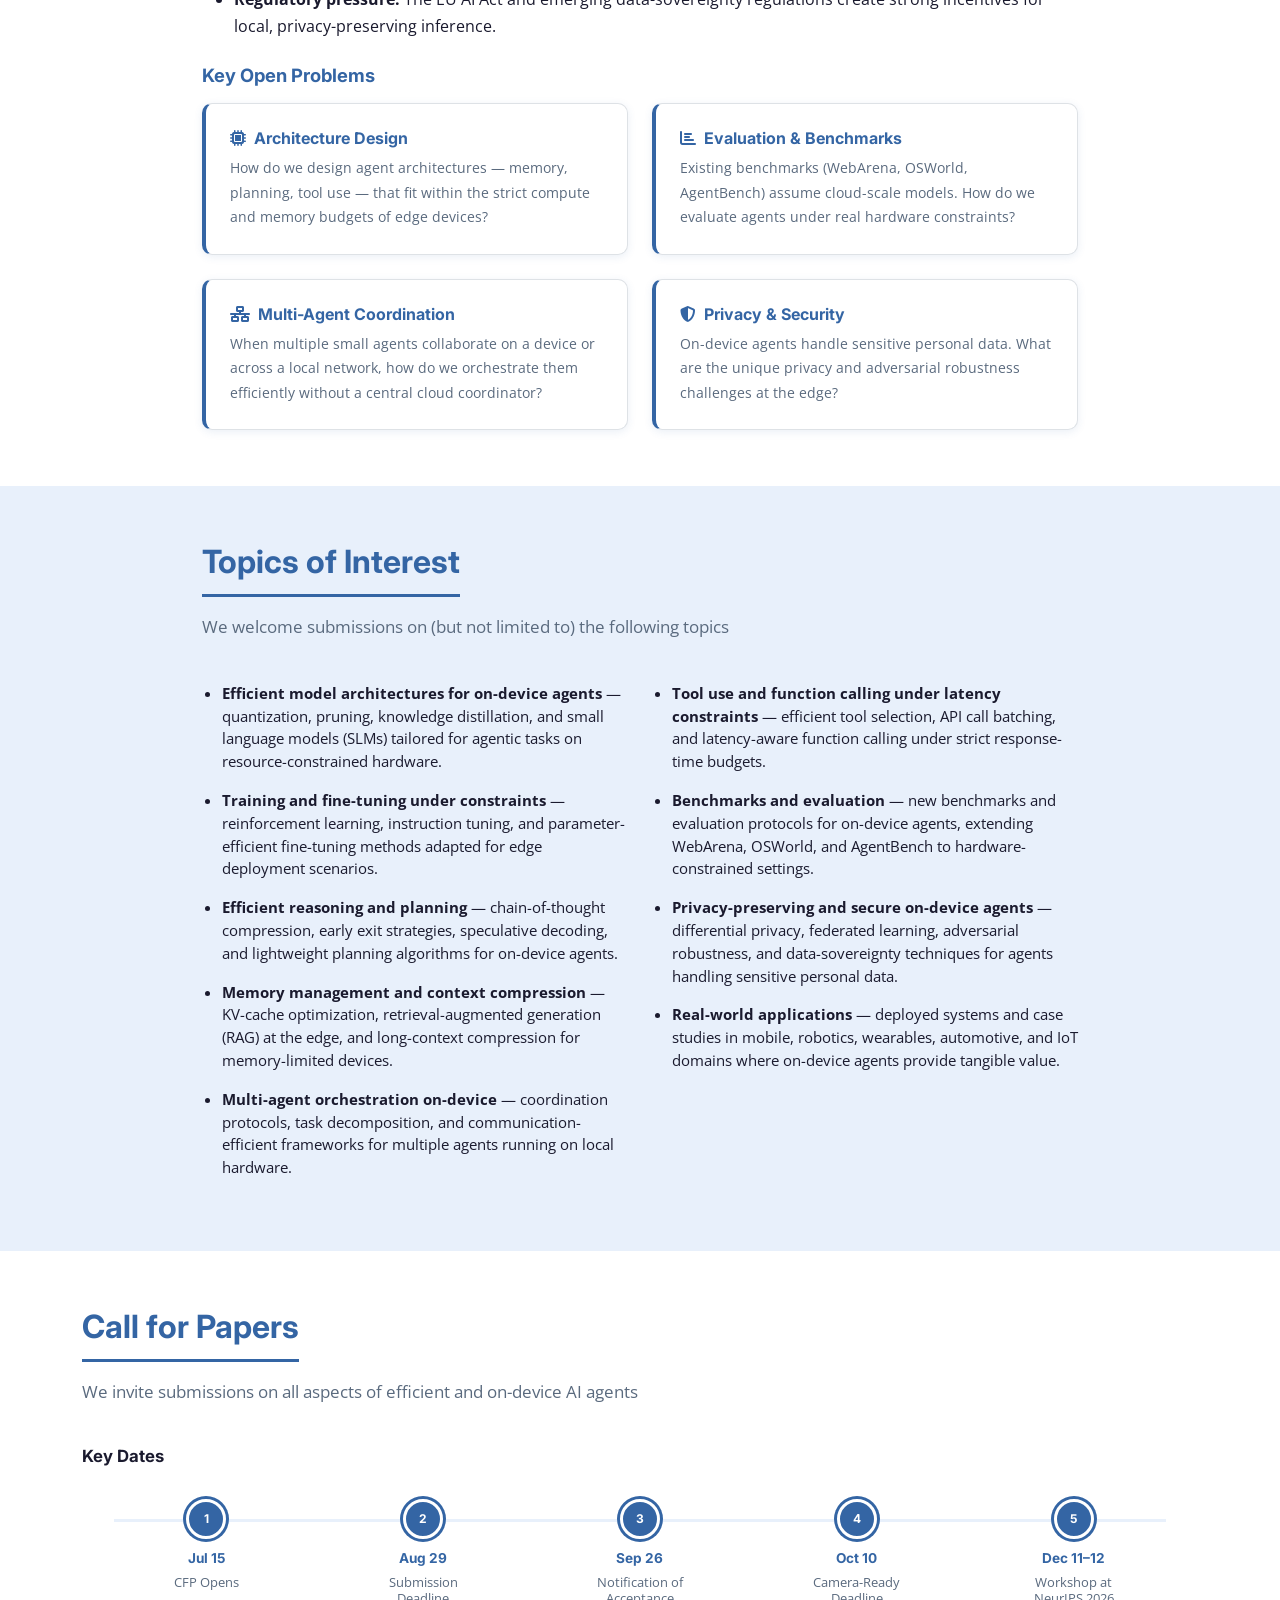
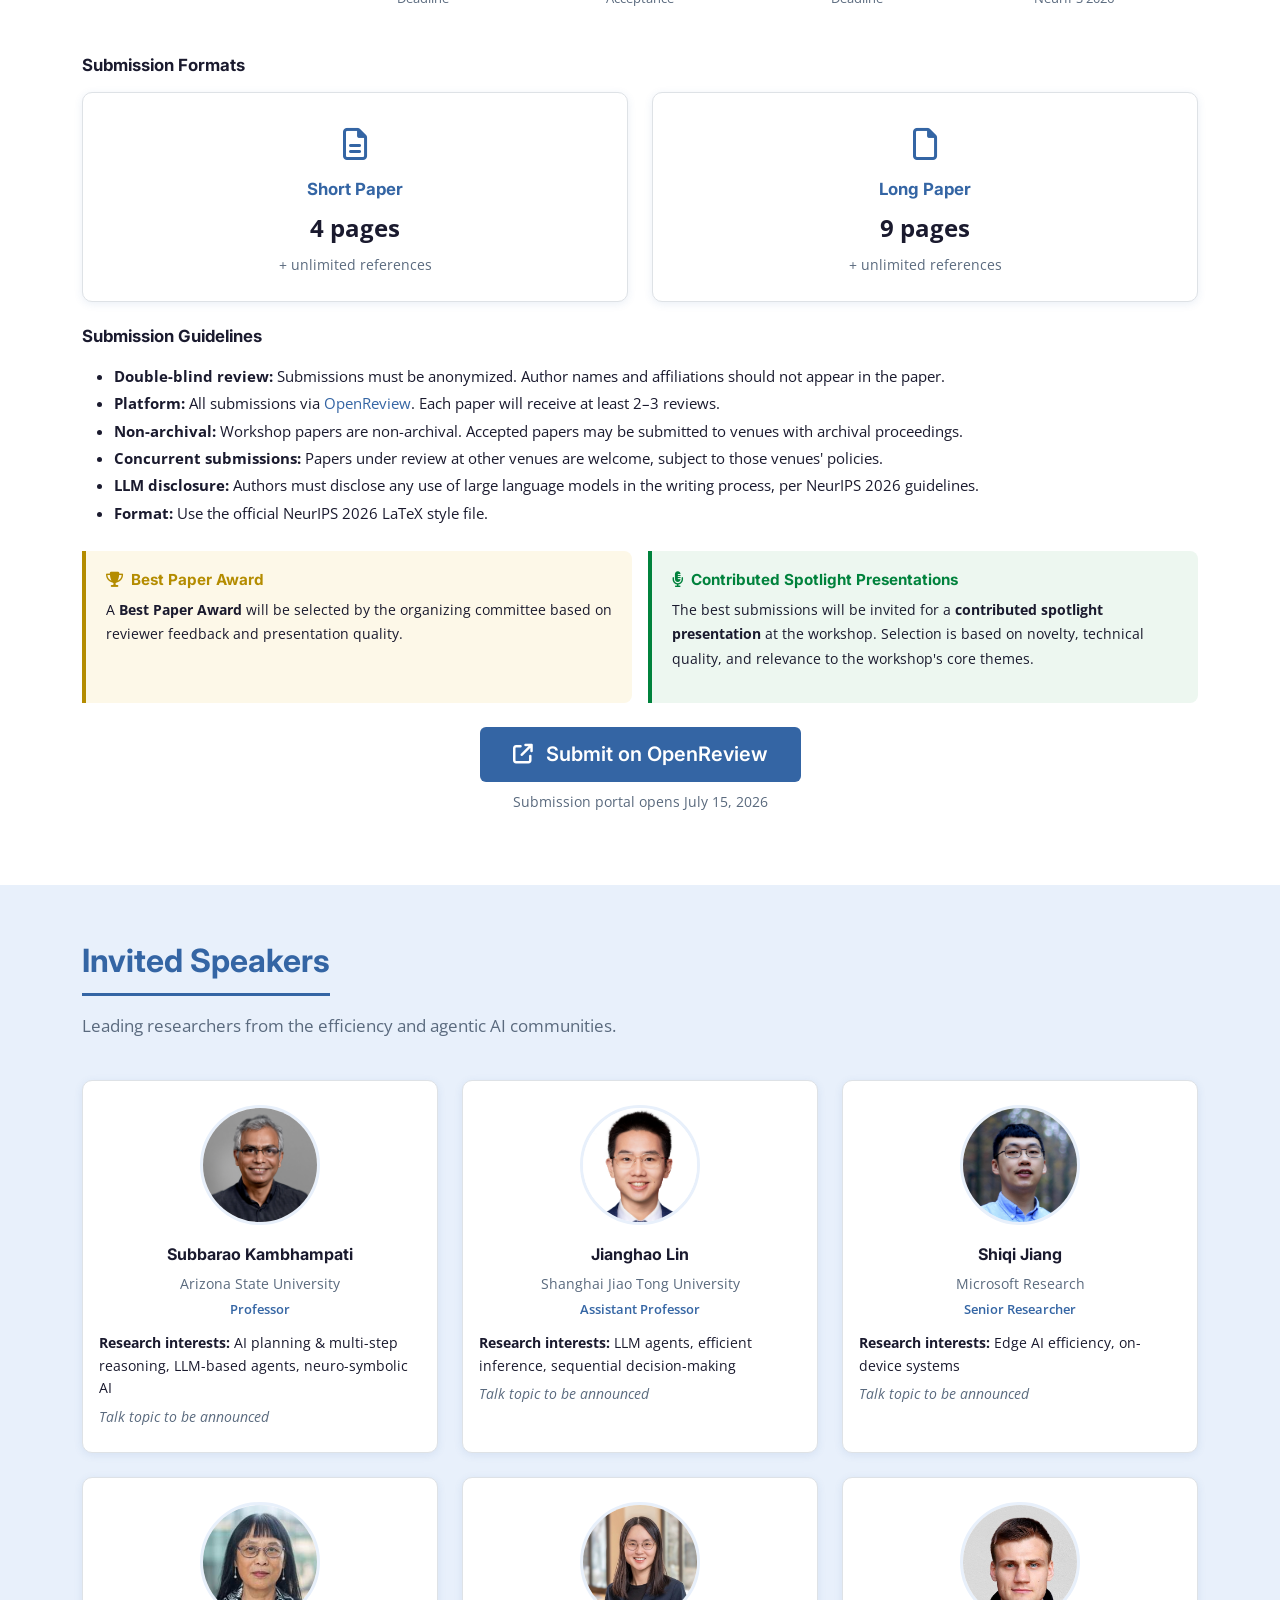
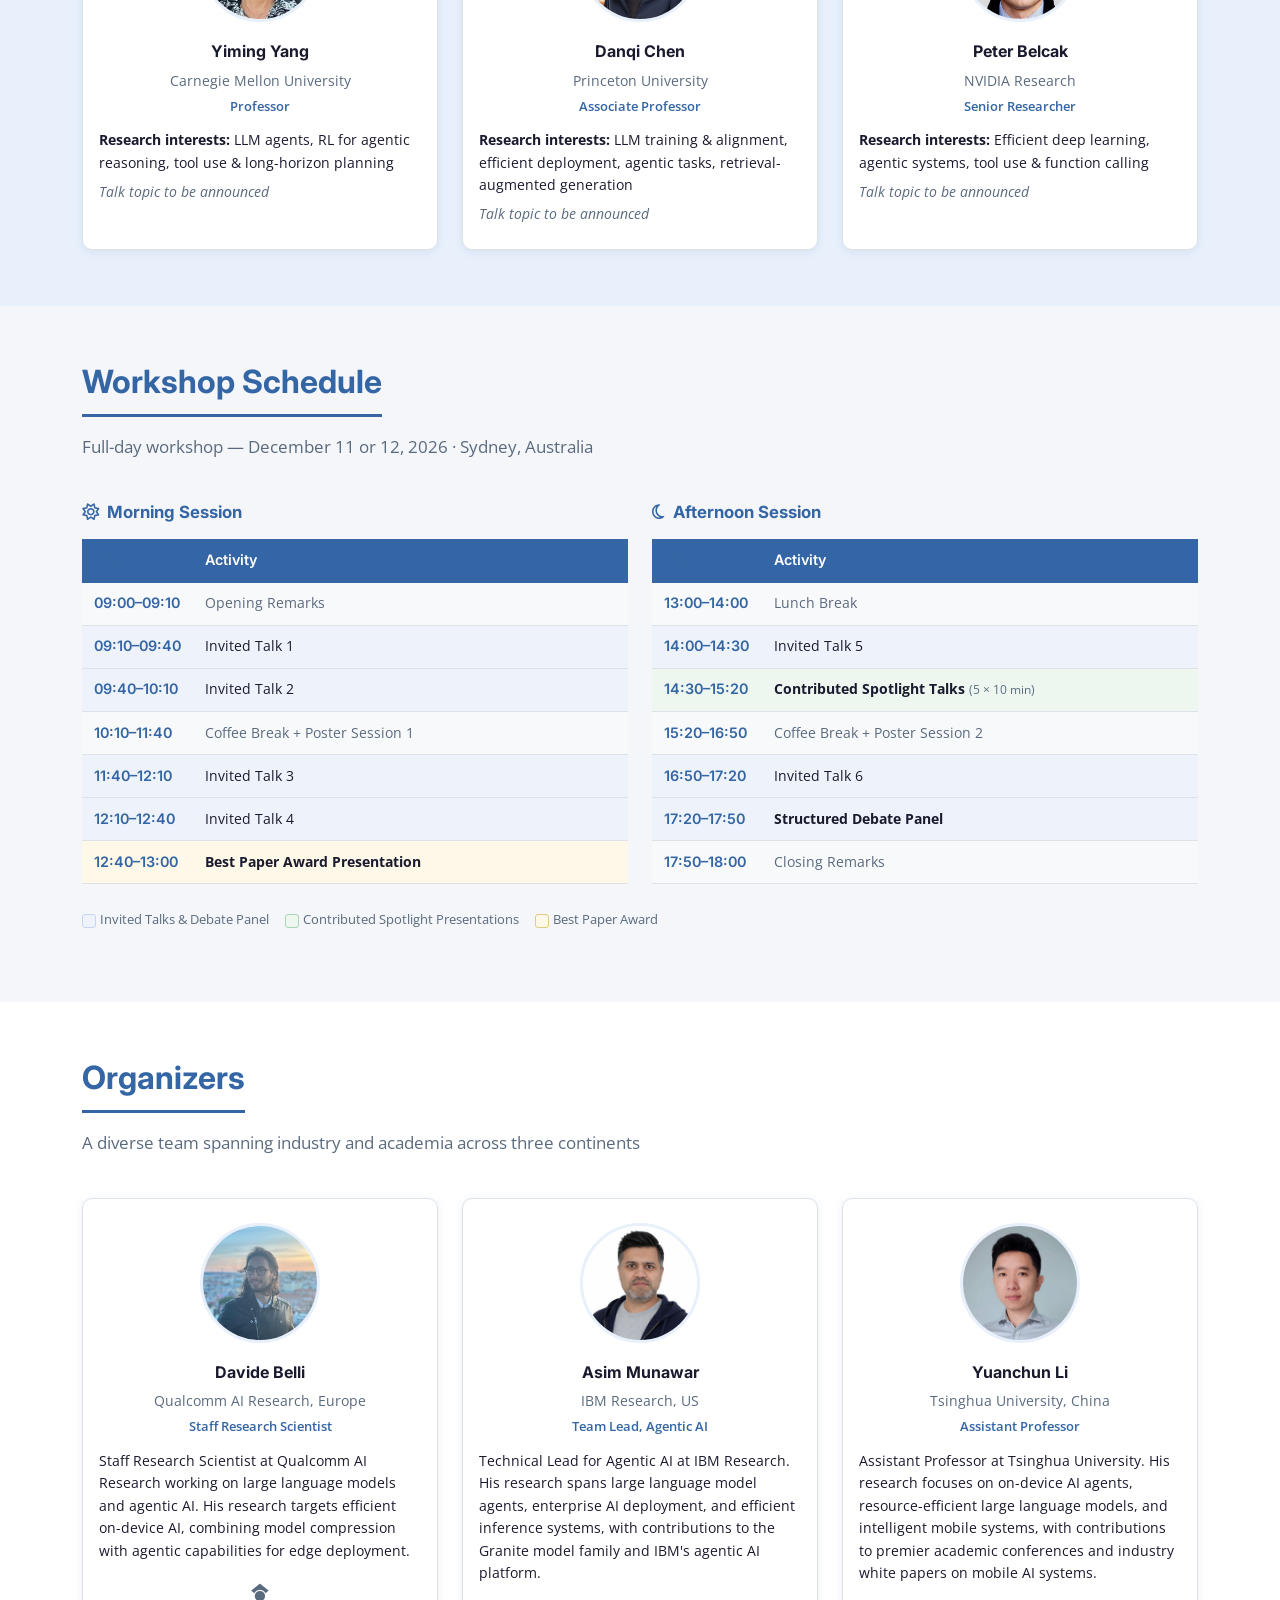
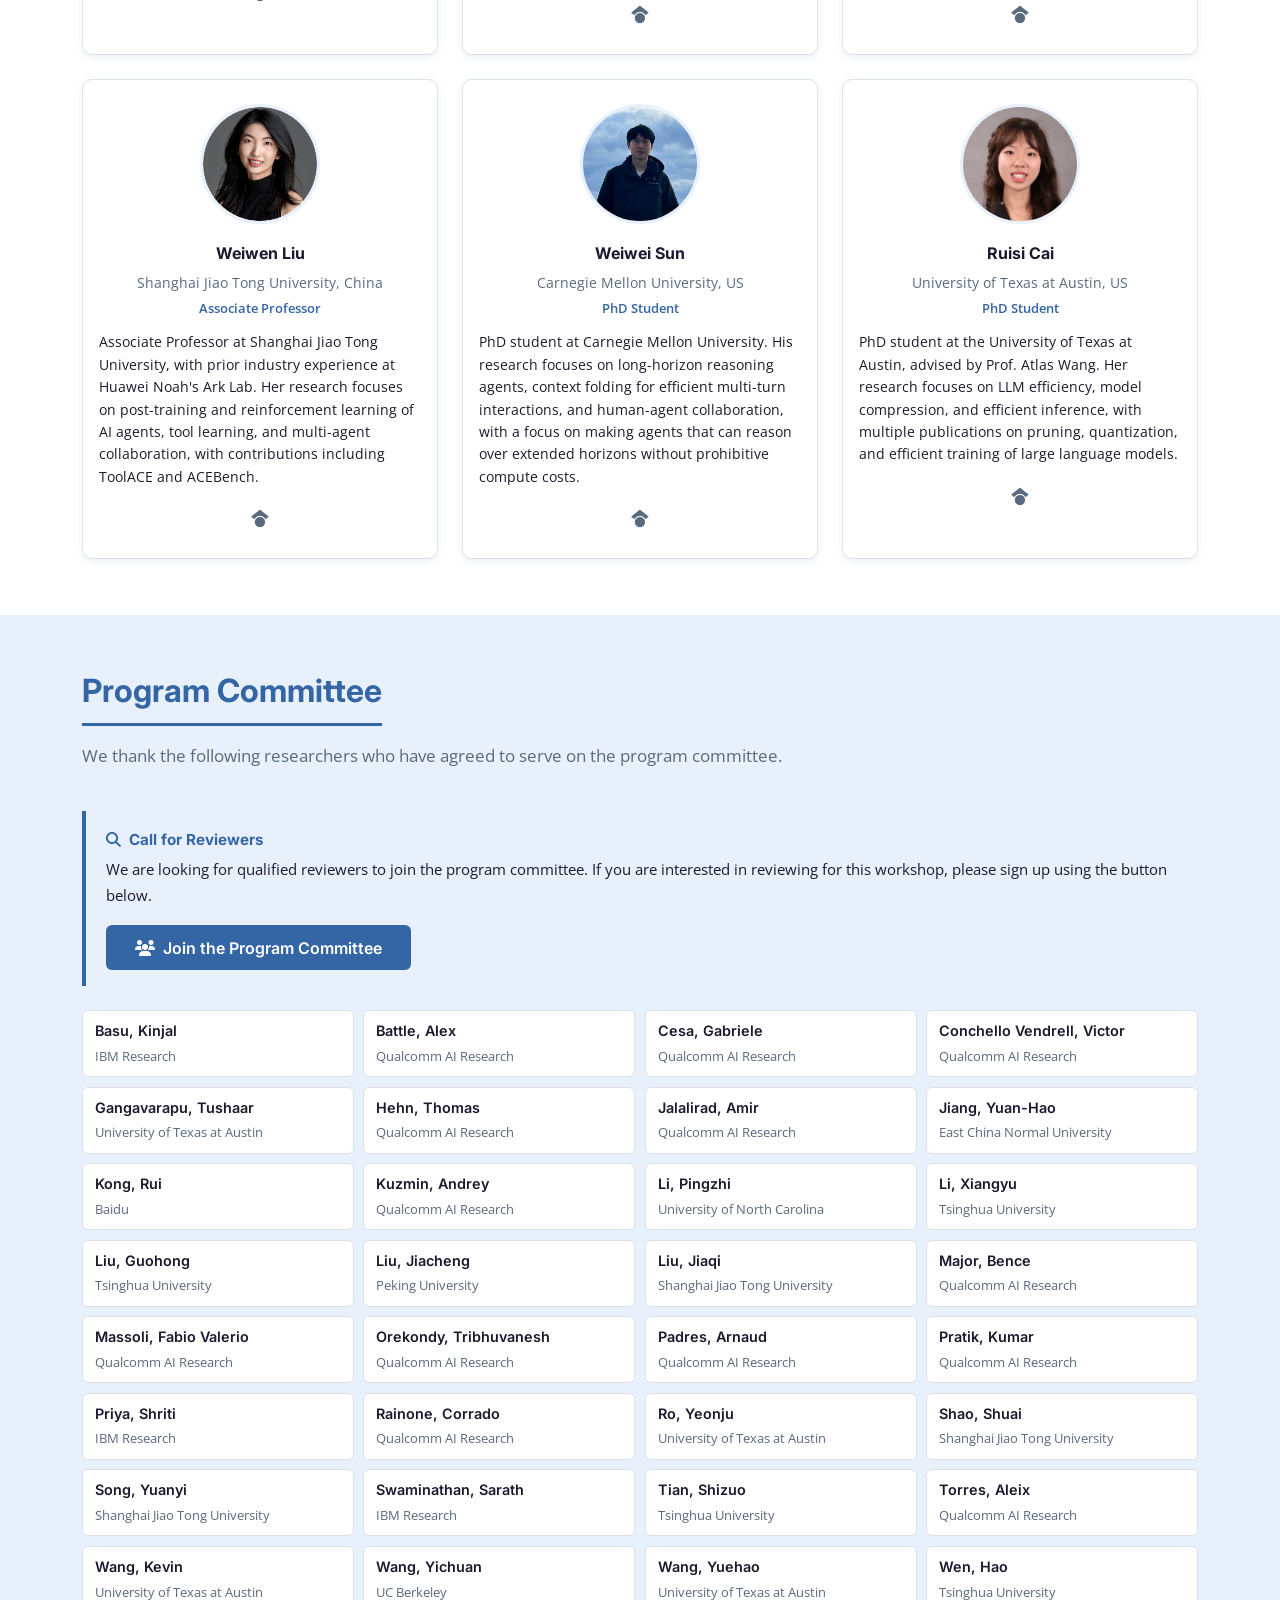
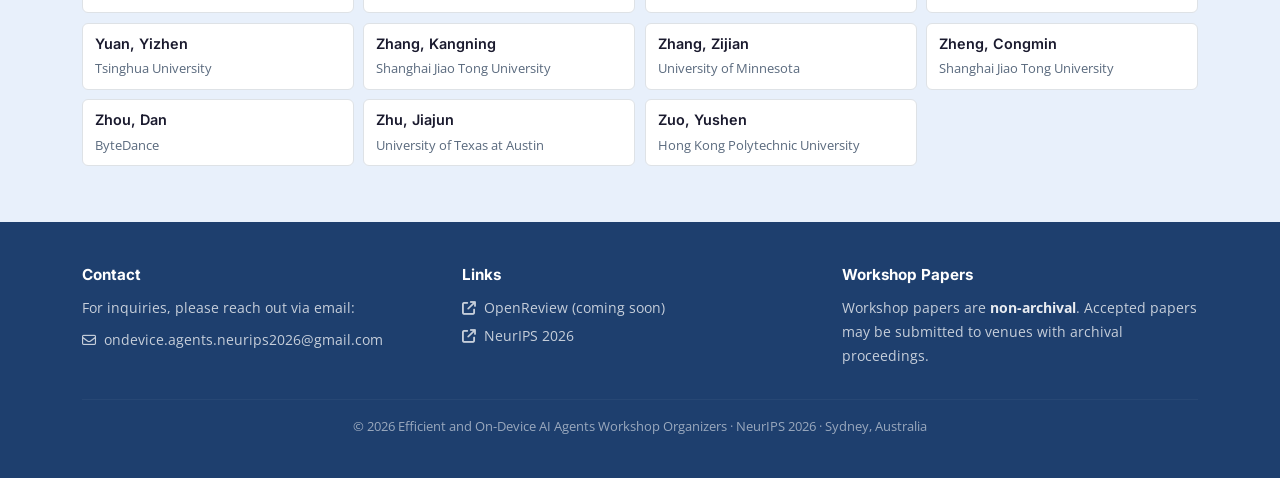
==== commit 1059a3fd: "Added picture" ====
--- a/index.html
+++ b/index.html
@@ -439,63 +439,99 @@
       <div class="container">
         <h2 id="speakers-heading" class="section-title">Invited Speakers</h2>
         <p class="section-subtitle">
-          Invited speakers will be announced. We are in the process of confirming leading
-          researchers from both the efficiency and agentic AI communities.
+          Leading researchers from the efficiency and agentic AI communities.
         </p>
 
-        <div class="row row-cols-1 row-cols-sm-2 row-cols-lg-3 g-4">
-
+        <div class="row row-cols-1 row-cols-sm-2 row-cols-lg-3 g-4 justify-content-center">
+
+          <!-- Subbarao Kambhampati -->
           <div class="col">
             <div class="person-card">
-              <div class="person-avatar avatar-gray" aria-label="Speaker photo placeholder">TBA</div>
-              <div class="person-name">Speaker TBA</div>
-              <div class="person-affil">To be announced</div>
-              <div class="person-role">Invited Speaker</div>
-            </div>
-          </div>
-
+              <img src="img/speakers/subbarao.png"
+                   alt="Subbarao Kambhampati"
+                   class="person-photo"
+                   width="120" height="120">
+              <div class="person-name">Subbarao Kambhampati</div>
+              <div class="person-affil">Arizona State University</div>
+              <div class="person-role">Professor</div>
+              <p class="person-bio" style="margin-bottom: 0.4rem;"><strong>Research interests:</strong> AI planning &amp; multi-step reasoning, LLM-based agents, neuro-symbolic AI</p>
+              <p class="person-bio" style="font-style: italic; color: var(--text-muted); margin-bottom: 0;">Talk topic to be announced</p>
+            </div>
+          </div>
+
+          <!-- Jianghao Lin -->
           <div class="col">
             <div class="person-card">
-              <div class="person-avatar avatar-gray" aria-label="Speaker photo placeholder">TBA</div>
-              <div class="person-name">Speaker TBA</div>
-              <div class="person-affil">To be announced</div>
-              <div class="person-role">Invited Speaker</div>
-            </div>
-          </div>
-
+              <img src="img/speakers/jianghao.jpg"
+                   alt="Jianghao Lin"
+                   class="person-photo"
+                   style="object-position: center 20%;"
+                   width="120" height="120">
+              <div class="person-name">Jianghao Lin</div>
+              <div class="person-affil">Shanghai Jiao Tong University</div>
+              <div class="person-role">Assistant Professor</div>
+              <p class="person-bio" style="margin-bottom: 0.4rem;"><strong>Research interests:</strong> LLM agents, efficient inference, sequential decision-making</p>
+              <p class="person-bio" style="font-style: italic; color: var(--text-muted); margin-bottom: 0;">Talk topic to be announced</p>
+            </div>
+          </div>
+
+          <!-- Shiqi Jiang -->
           <div class="col">
             <div class="person-card">
-              <div class="person-avatar avatar-gray" aria-label="Speaker photo placeholder">TBA</div>
-              <div class="person-name">Speaker TBA</div>
-              <div class="person-affil">To be announced</div>
-              <div class="person-role">Invited Speaker</div>
-            </div>
-          </div>
-
+              <img src="img/speakers/shiqi.jpg"
+                   alt="Shiqi Jiang"
+                   class="person-photo"
+                   width="120" height="120">
+              <div class="person-name">Shiqi Jiang</div>
+              <div class="person-affil">Microsoft Research</div>
+              <div class="person-role">Senior Researcher</div>
+              <p class="person-bio" style="margin-bottom: 0.4rem;"><strong>Research interests:</strong> Edge AI efficiency, on-device systems</p>
+              <p class="person-bio" style="font-style: italic; color: var(--text-muted); margin-bottom: 0;">Talk topic to be announced</p>
+            </div>
+          </div>
+
+          <!-- Yiming Yang -->
           <div class="col">
             <div class="person-card">
-              <div class="person-avatar avatar-gray" aria-label="Speaker photo placeholder">TBA</div>
-              <div class="person-name">Speaker TBA</div>
-              <div class="person-affil">To be announced</div>
-              <div class="person-role">Invited Speaker</div>
-            </div>
-          </div>
-
+              <img src="img/speakers/yiming.jpg"
+                   alt="Yiming Yang"
+                   class="person-photo"
+                   width="120" height="120">
+              <div class="person-name">Yiming Yang</div>
+              <div class="person-affil">Carnegie Mellon University</div>
+              <div class="person-role">Professor</div>
+              <p class="person-bio" style="margin-bottom: 0.4rem;"><strong>Research interests:</strong> LLM agents, RL for agentic reasoning, tool use &amp; long-horizon planning</p>
+              <p class="person-bio" style="font-style: italic; color: var(--text-muted); margin-bottom: 0;">Talk topic to be announced</p>
+            </div>
+          </div>
+
+          <!-- Danqi Chen -->
           <div class="col">
             <div class="person-card">
-              <div class="person-avatar avatar-gray" aria-label="Speaker photo placeholder">TBA</div>
-              <div class="person-name">Speaker TBA</div>
-              <div class="person-affil">To be announced</div>
-              <div class="person-role">Invited Speaker</div>
-            </div>
-          </div>
-
+              <img src="img/speakers/danqi.jpg"
+                   alt="Danqi Chen"
+                   class="person-photo"
+                   width="120" height="120">
+              <div class="person-name">Danqi Chen</div>
+              <div class="person-affil">Princeton University</div>
+              <div class="person-role">Associate Professor</div>
+              <p class="person-bio" style="margin-bottom: 0.4rem;"><strong>Research interests:</strong> LLM training &amp; alignment, efficient deployment, agentic tasks, retrieval-augmented generation</p>
+              <p class="person-bio" style="font-style: italic; color: var(--text-muted); margin-bottom: 0;">Talk topic to be announced</p>
+            </div>
+          </div>
+
+          <!-- Peter Belcak -->
           <div class="col">
             <div class="person-card">
-              <div class="person-avatar avatar-gray" aria-label="Speaker photo placeholder">TBA</div>
-              <div class="person-name">Speaker TBA</div>
-              <div class="person-affil">To be announced</div>
-              <div class="person-role">Invited Speaker</div>
+              <img src="img/speakers/peter.jpg"
+                   alt="Peter Belcak"
+                   class="person-photo"
+                   width="120" height="120">
+              <div class="person-name">Peter Belcak</div>
+              <div class="person-affil">NVIDIA Research</div>
+              <div class="person-role">Senior Researcher</div>
+              <p class="person-bio" style="margin-bottom: 0.4rem;"><strong>Research interests:</strong> Efficient deep learning, agentic systems, tool use &amp; function calling</p>
+              <p class="person-bio" style="font-style: italic; color: var(--text-muted); margin-bottom: 0;">Talk topic to be announced</p>
             </div>
           </div>
 
@@ -531,28 +567,28 @@
                   <td>Opening Remarks</td>
                 </tr>
                 <tr class="row-talk">
-                  <td class="time-col">09:10–09:50</td>
+                  <td class="time-col">09:10–09:40</td>
                   <td>Invited Talk 1</td>
                 </tr>
                 <tr class="row-talk">
-                  <td class="time-col">09:50–10:30</td>
+                  <td class="time-col">09:40–10:10</td>
                   <td>Invited Talk 2</td>
                 </tr>
                 <tr class="row-neutral">
-                  <td class="time-col">10:30–11:30</td>
+                  <td class="time-col">10:10–11:40</td>
                   <td>Coffee Break + Poster Session 1</td>
                 </tr>
                 <tr class="row-talk">
-                  <td class="time-col">11:30–12:10</td>
+                  <td class="time-col">11:40–12:10</td>
                   <td>Invited Talk 3</td>
                 </tr>
+                <tr class="row-talk">
+                  <td class="time-col">12:10–12:40</td>
+                  <td>Invited Talk 4</td>
+                </tr>
                 <tr class="row-debate">
-                  <td class="time-col">12:10–12:30</td>
+                  <td class="time-col">12:40–13:00</td>
                   <td><strong>Best Paper Award Presentation</strong></td>
-                </tr>
-                <tr class="row-neutral">
-                  <td class="time-col">12:30–13:30</td>
-                  <td>Lunch Break</td>
                 </tr>
               </tbody>
             </table>
@@ -571,28 +607,32 @@
                 </tr>
               </thead>
               <tbody>
+                <tr class="row-neutral">
+                  <td class="time-col">13:00–14:00</td>
+                  <td>Lunch Break</td>
+                </tr>
                 <tr class="row-talk">
-                  <td class="time-col">13:30–14:10</td>
-                  <td>Invited Talk 4</td>
+                  <td class="time-col">14:00–14:30</td>
+                  <td>Invited Talk 5</td>
                 </tr>
                 <tr class="row-special">
-                  <td class="time-col">14:10–15:10</td>
-                  <td><strong>Contributed Spotlight Talks</strong> <span style="color: var(--text-muted); font-size: 0.85em;">(6 × 10 min)</span></td>
+                  <td class="time-col">14:30–15:20</td>
+                  <td><strong>Contributed Spotlight Talks</strong> <span style="color: var(--text-muted); font-size: 0.85em;">(5 × 10 min)</span></td>
                 </tr>
                 <tr class="row-neutral">
-                  <td class="time-col">15:10–16:10</td>
+                  <td class="time-col">15:20–16:50</td>
                   <td>Coffee Break + Poster Session 2</td>
-                </tr>
-                <tr class="row-talk">
-                  <td class="time-col">16:10–16:50</td>
-                  <td>Invited Talk 5</td>
                 </tr>
                 <tr class="row-talk">
                   <td class="time-col">16:50–17:20</td>
+                  <td>Invited Talk 6</td>
+                </tr>
+                <tr class="row-talk">
+                  <td class="time-col">17:20–17:50</td>
                   <td><strong>Structured Debate Panel</strong></td>
                 </tr>
                 <tr class="row-neutral">
-                  <td class="time-col">17:20–17:30</td>
+                  <td class="time-col">17:50–18:00</td>
                   <td>Closing Remarks</td>
                 </tr>
               </tbody>
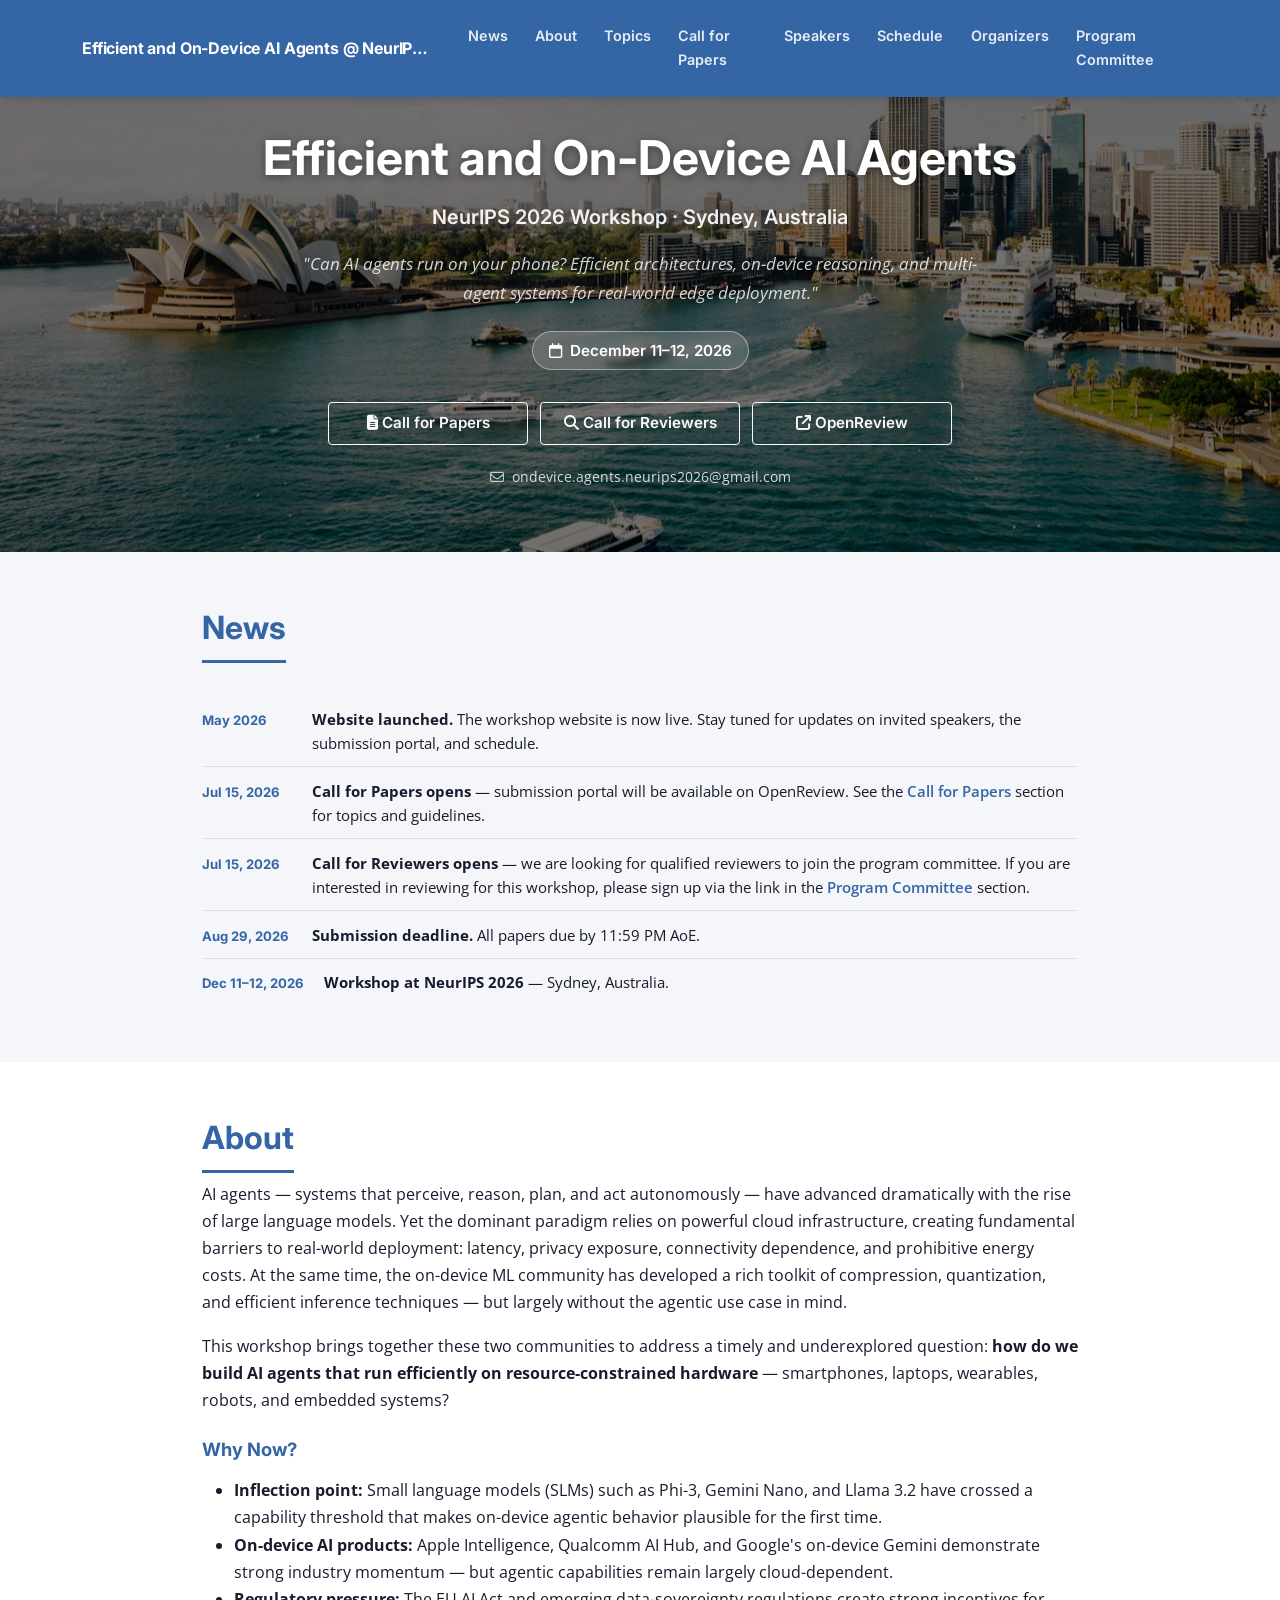
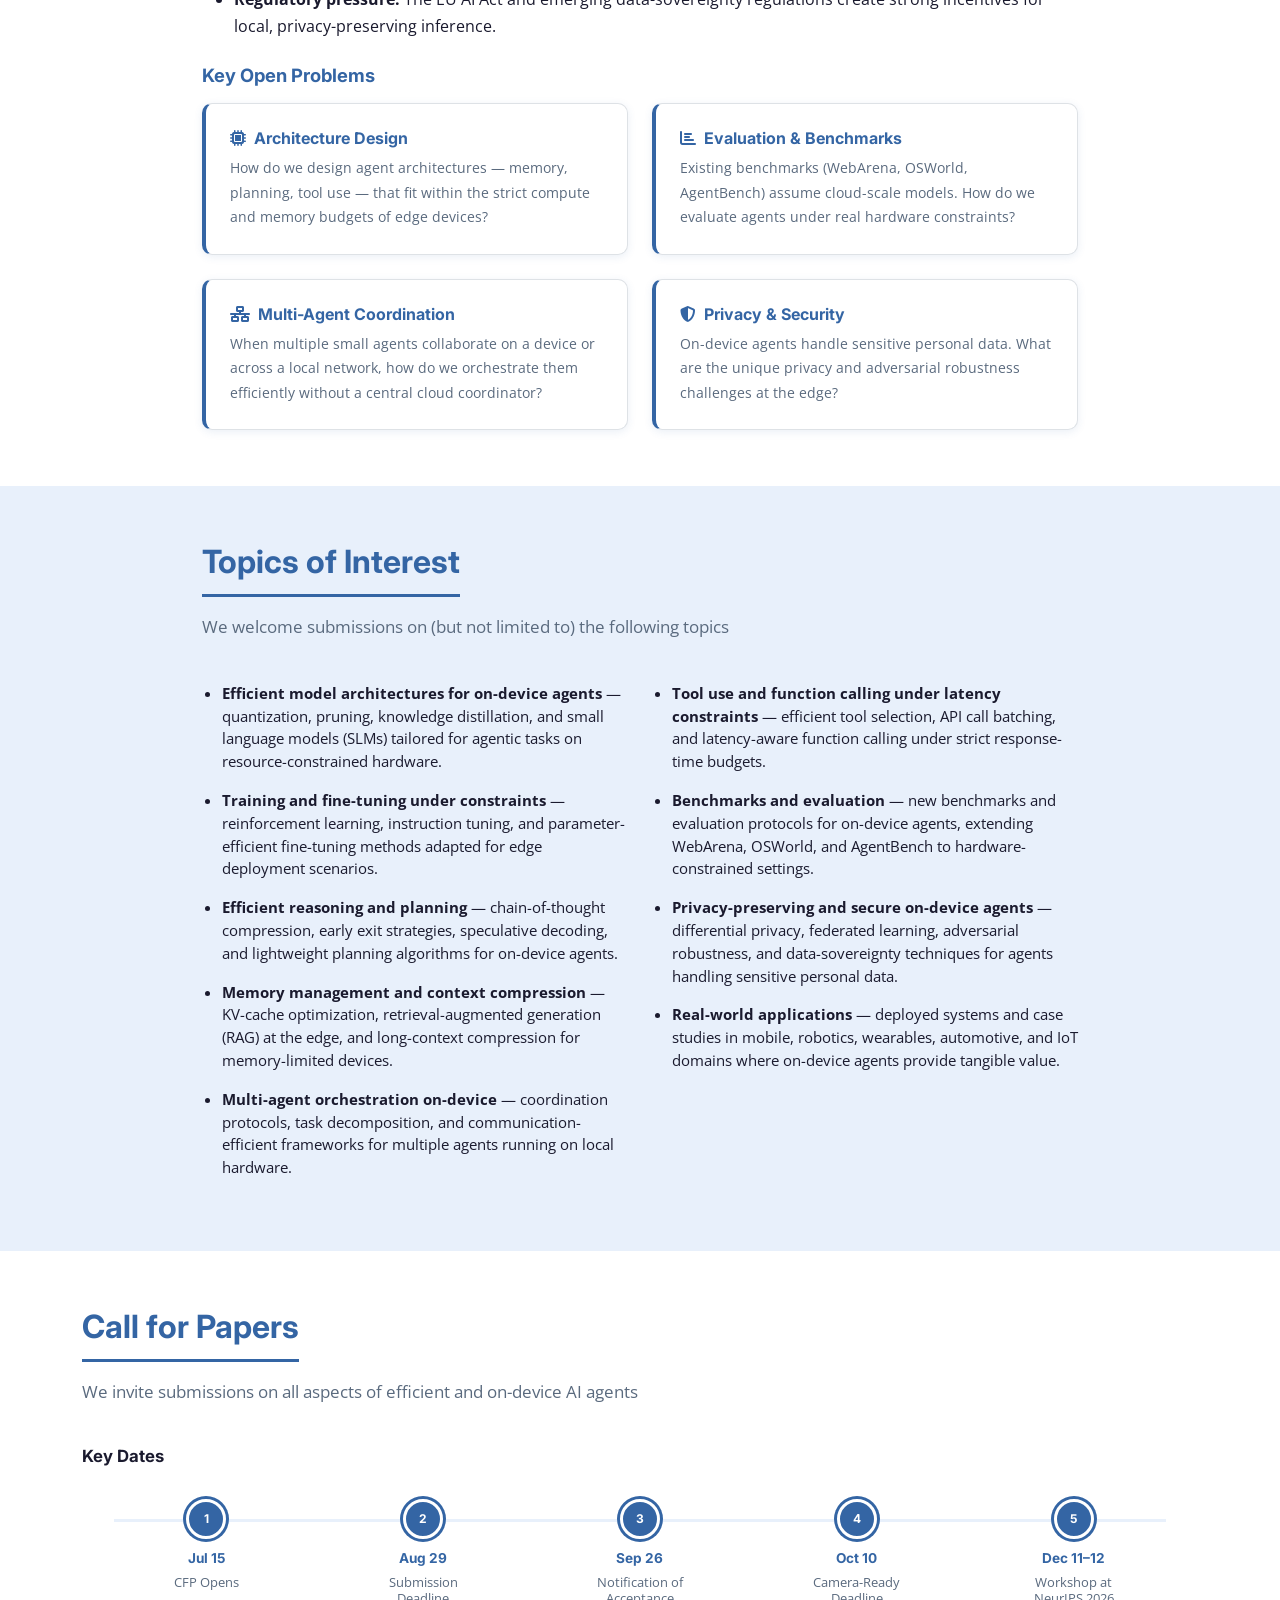
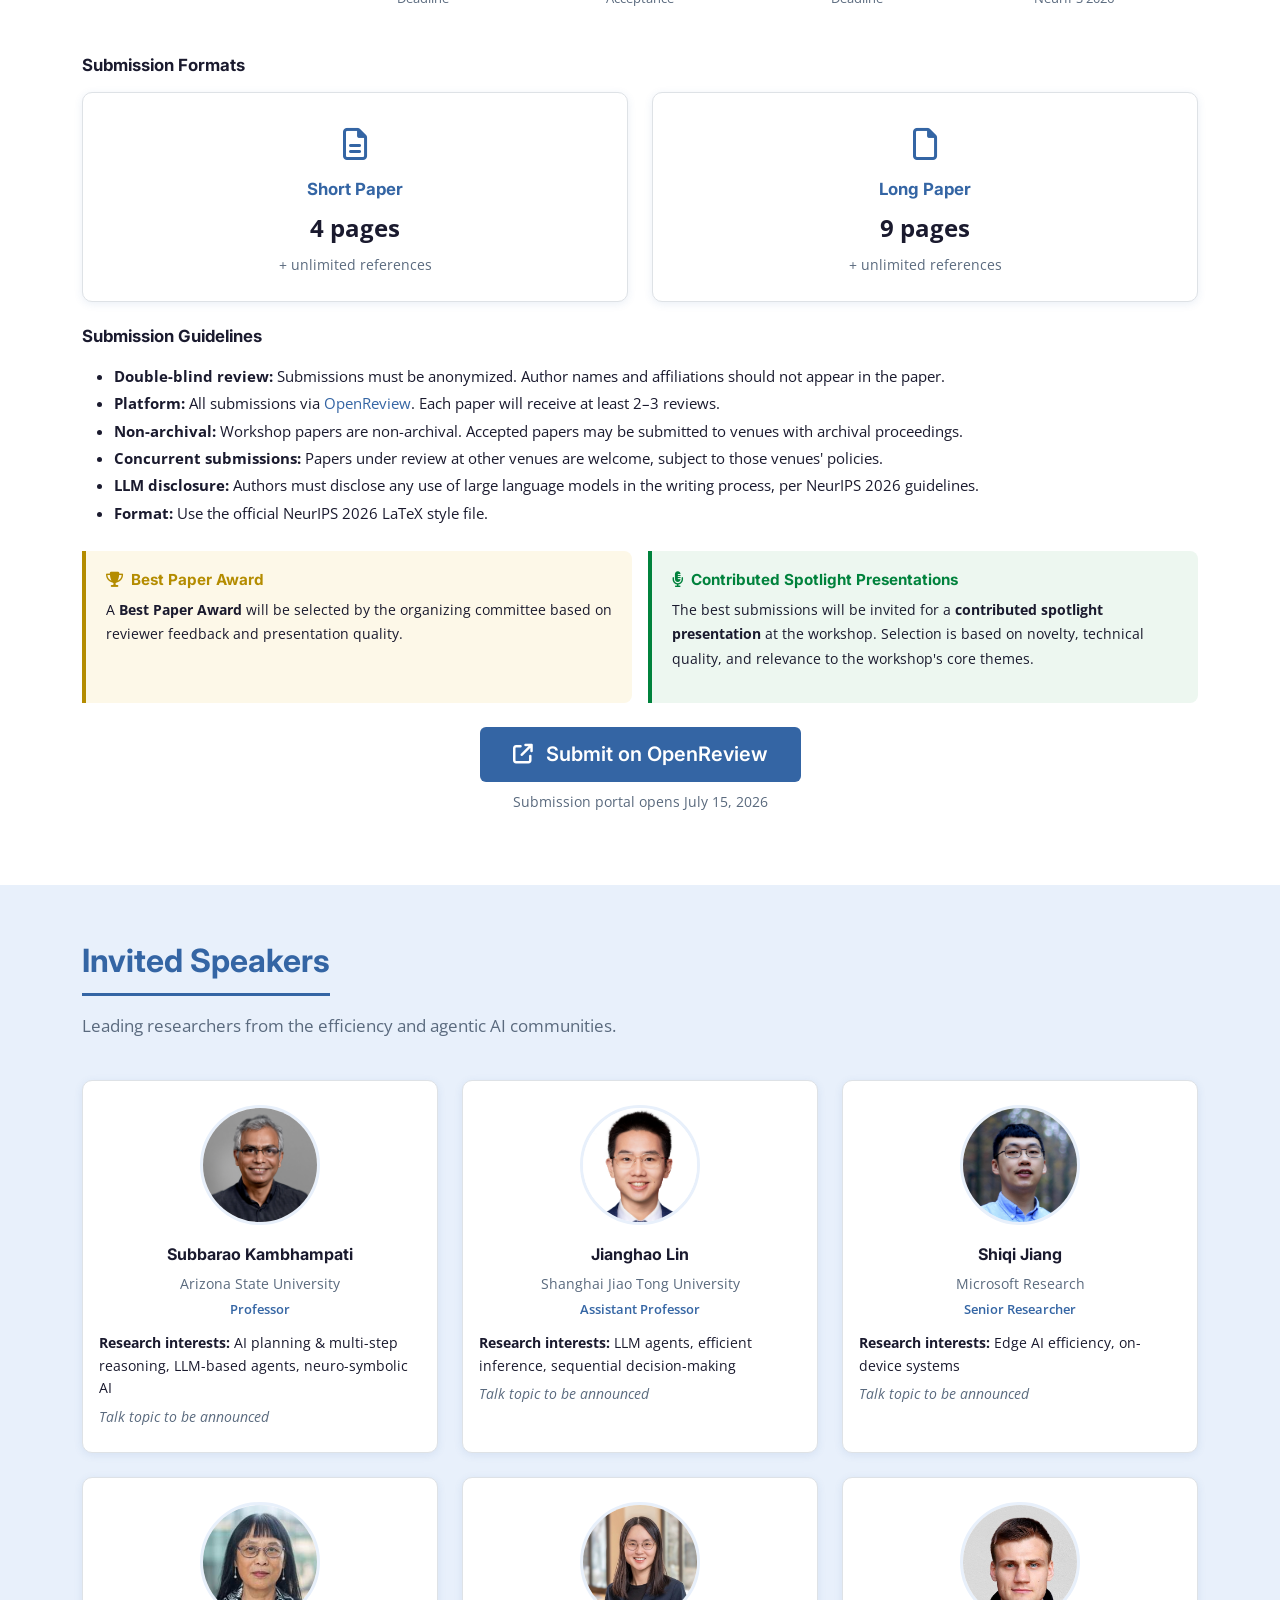
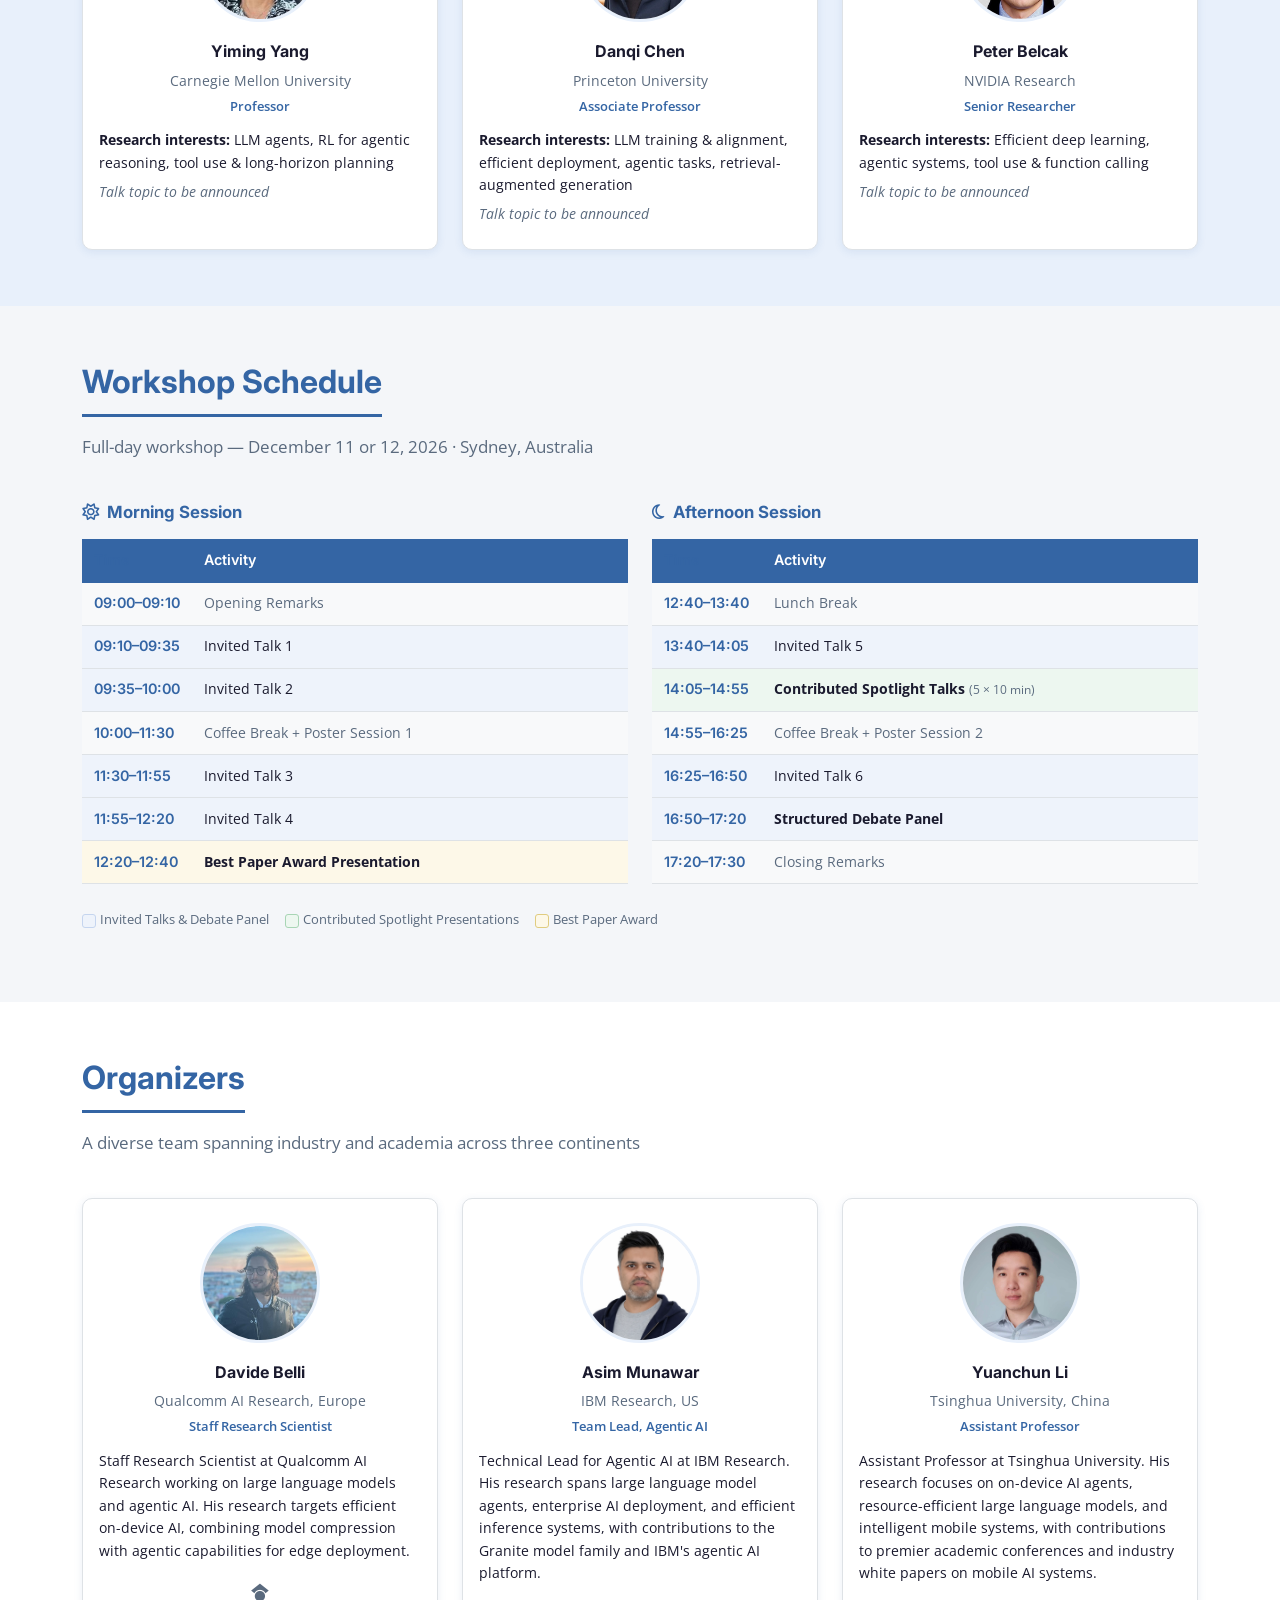
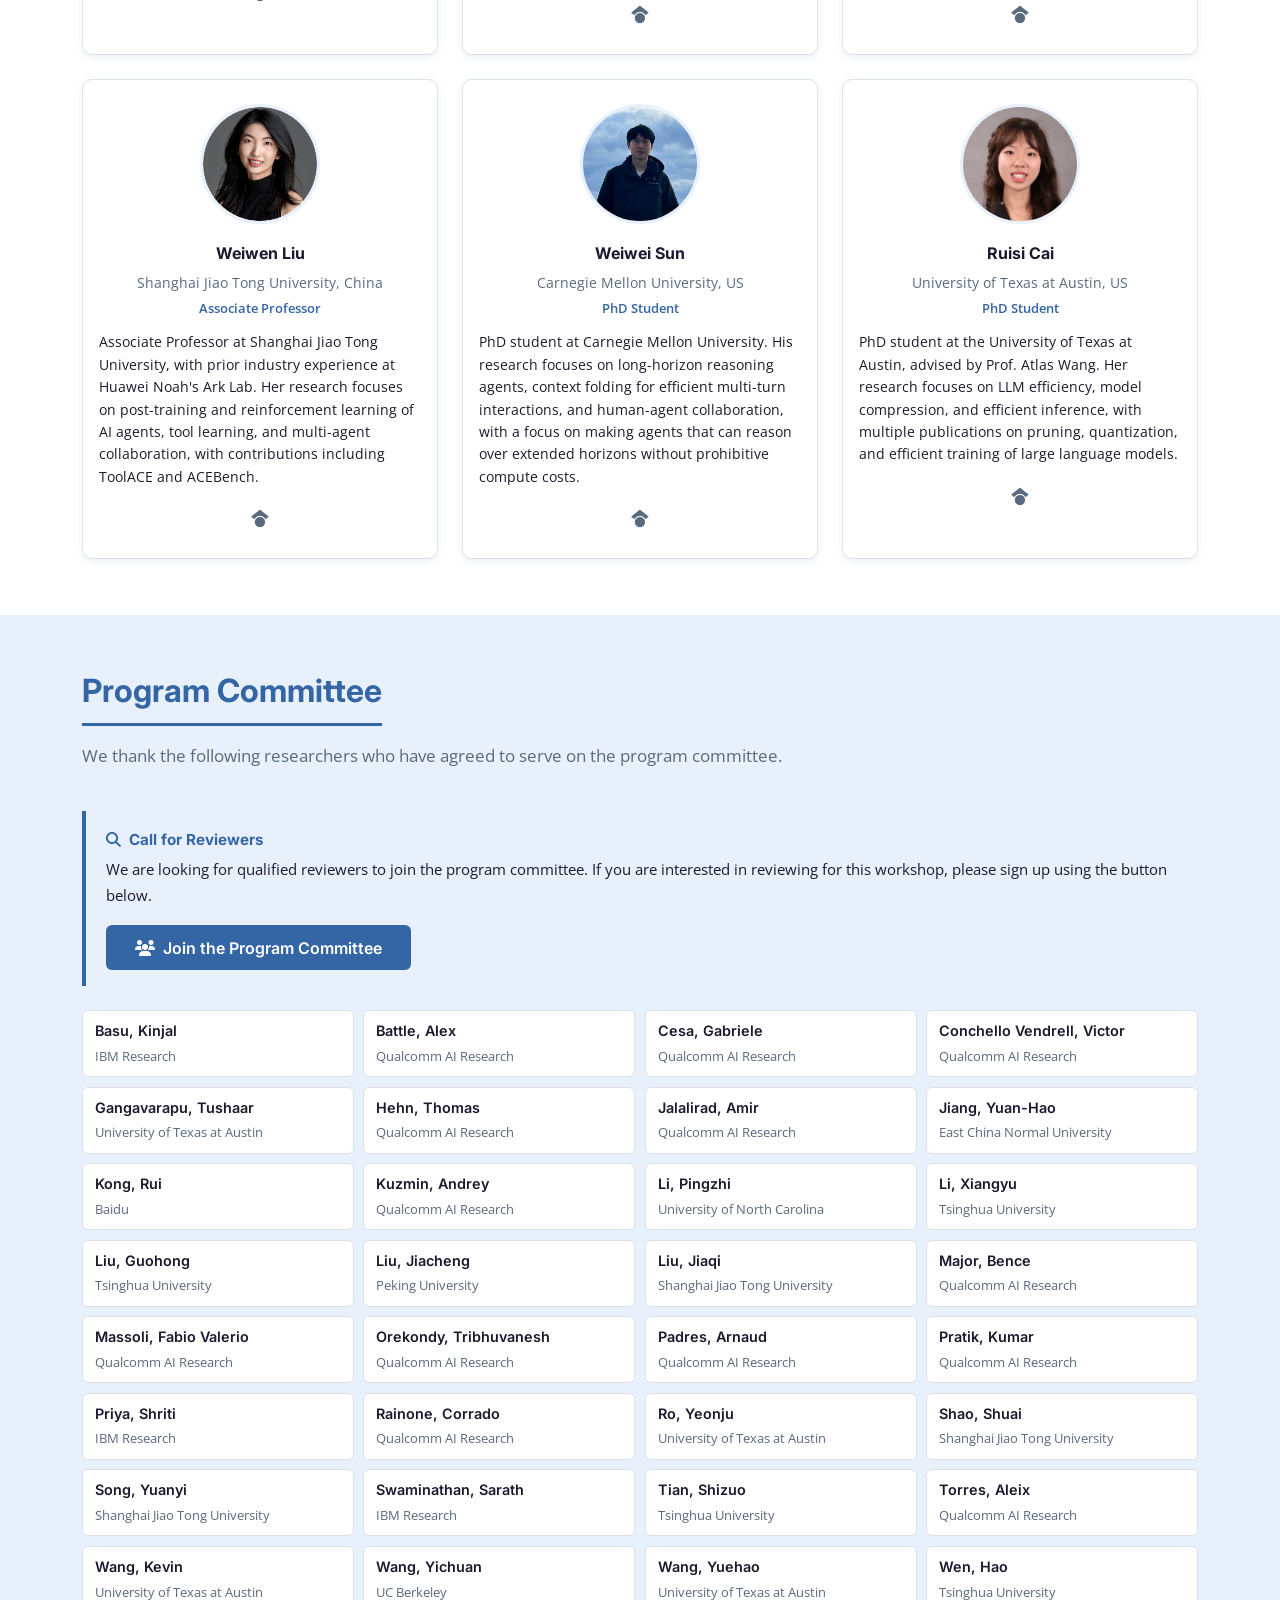
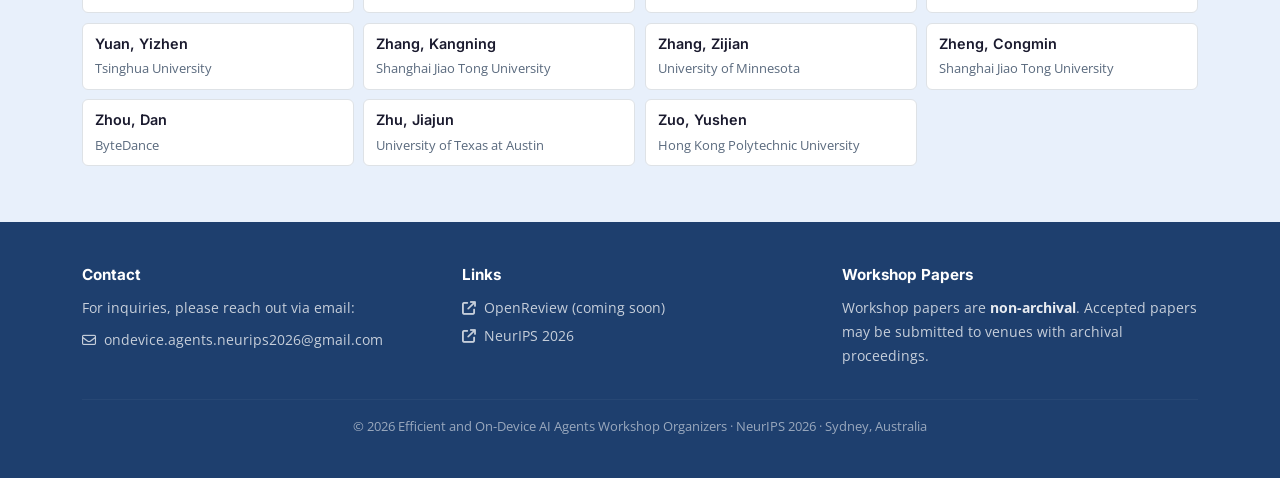
==== commit d72d31d9: "Website update" ====
--- a/index.html
+++ b/index.html
@@ -567,27 +567,27 @@
                   <td>Opening Remarks</td>
                 </tr>
                 <tr class="row-talk">
-                  <td class="time-col">09:10–09:40</td>
+                  <td class="time-col">09:10–09:35</td>
                   <td>Invited Talk 1</td>
                 </tr>
                 <tr class="row-talk">
-                  <td class="time-col">09:40–10:10</td>
+                  <td class="time-col">09:35–10:00</td>
                   <td>Invited Talk 2</td>
                 </tr>
                 <tr class="row-neutral">
-                  <td class="time-col">10:10–11:40</td>
+                  <td class="time-col">10:00–11:30</td>
                   <td>Coffee Break + Poster Session 1</td>
                 </tr>
                 <tr class="row-talk">
-                  <td class="time-col">11:40–12:10</td>
+                  <td class="time-col">11:30–11:55</td>
                   <td>Invited Talk 3</td>
                 </tr>
                 <tr class="row-talk">
-                  <td class="time-col">12:10–12:40</td>
+                  <td class="time-col">11:55–12:20</td>
                   <td>Invited Talk 4</td>
                 </tr>
                 <tr class="row-debate">
-                  <td class="time-col">12:40–13:00</td>
+                  <td class="time-col">12:20–12:40</td>
                   <td><strong>Best Paper Award Presentation</strong></td>
                 </tr>
               </tbody>
@@ -608,31 +608,31 @@
               </thead>
               <tbody>
                 <tr class="row-neutral">
-                  <td class="time-col">13:00–14:00</td>
+                  <td class="time-col">12:40–13:40</td>
                   <td>Lunch Break</td>
                 </tr>
                 <tr class="row-talk">
-                  <td class="time-col">14:00–14:30</td>
+                  <td class="time-col">13:40–14:05</td>
                   <td>Invited Talk 5</td>
                 </tr>
                 <tr class="row-special">
-                  <td class="time-col">14:30–15:20</td>
+                  <td class="time-col">14:05–14:55</td>
                   <td><strong>Contributed Spotlight Talks</strong> <span style="color: var(--text-muted); font-size: 0.85em;">(5 × 10 min)</span></td>
                 </tr>
                 <tr class="row-neutral">
-                  <td class="time-col">15:20–16:50</td>
+                  <td class="time-col">14:55–16:25</td>
                   <td>Coffee Break + Poster Session 2</td>
+                </tr>
+                <tr class="row-talk">
+                  <td class="time-col">16:25–16:50</td>
+                  <td>Invited Talk 6</td>
                 </tr>
                 <tr class="row-talk">
                   <td class="time-col">16:50–17:20</td>
-                  <td>Invited Talk 6</td>
-                </tr>
-                <tr class="row-talk">
-                  <td class="time-col">17:20–17:50</td>
                   <td><strong>Structured Debate Panel</strong></td>
                 </tr>
                 <tr class="row-neutral">
-                  <td class="time-col">17:50–18:00</td>
+                  <td class="time-col">17:20–17:30</td>
                   <td>Closing Remarks</td>
                 </tr>
               </tbody>
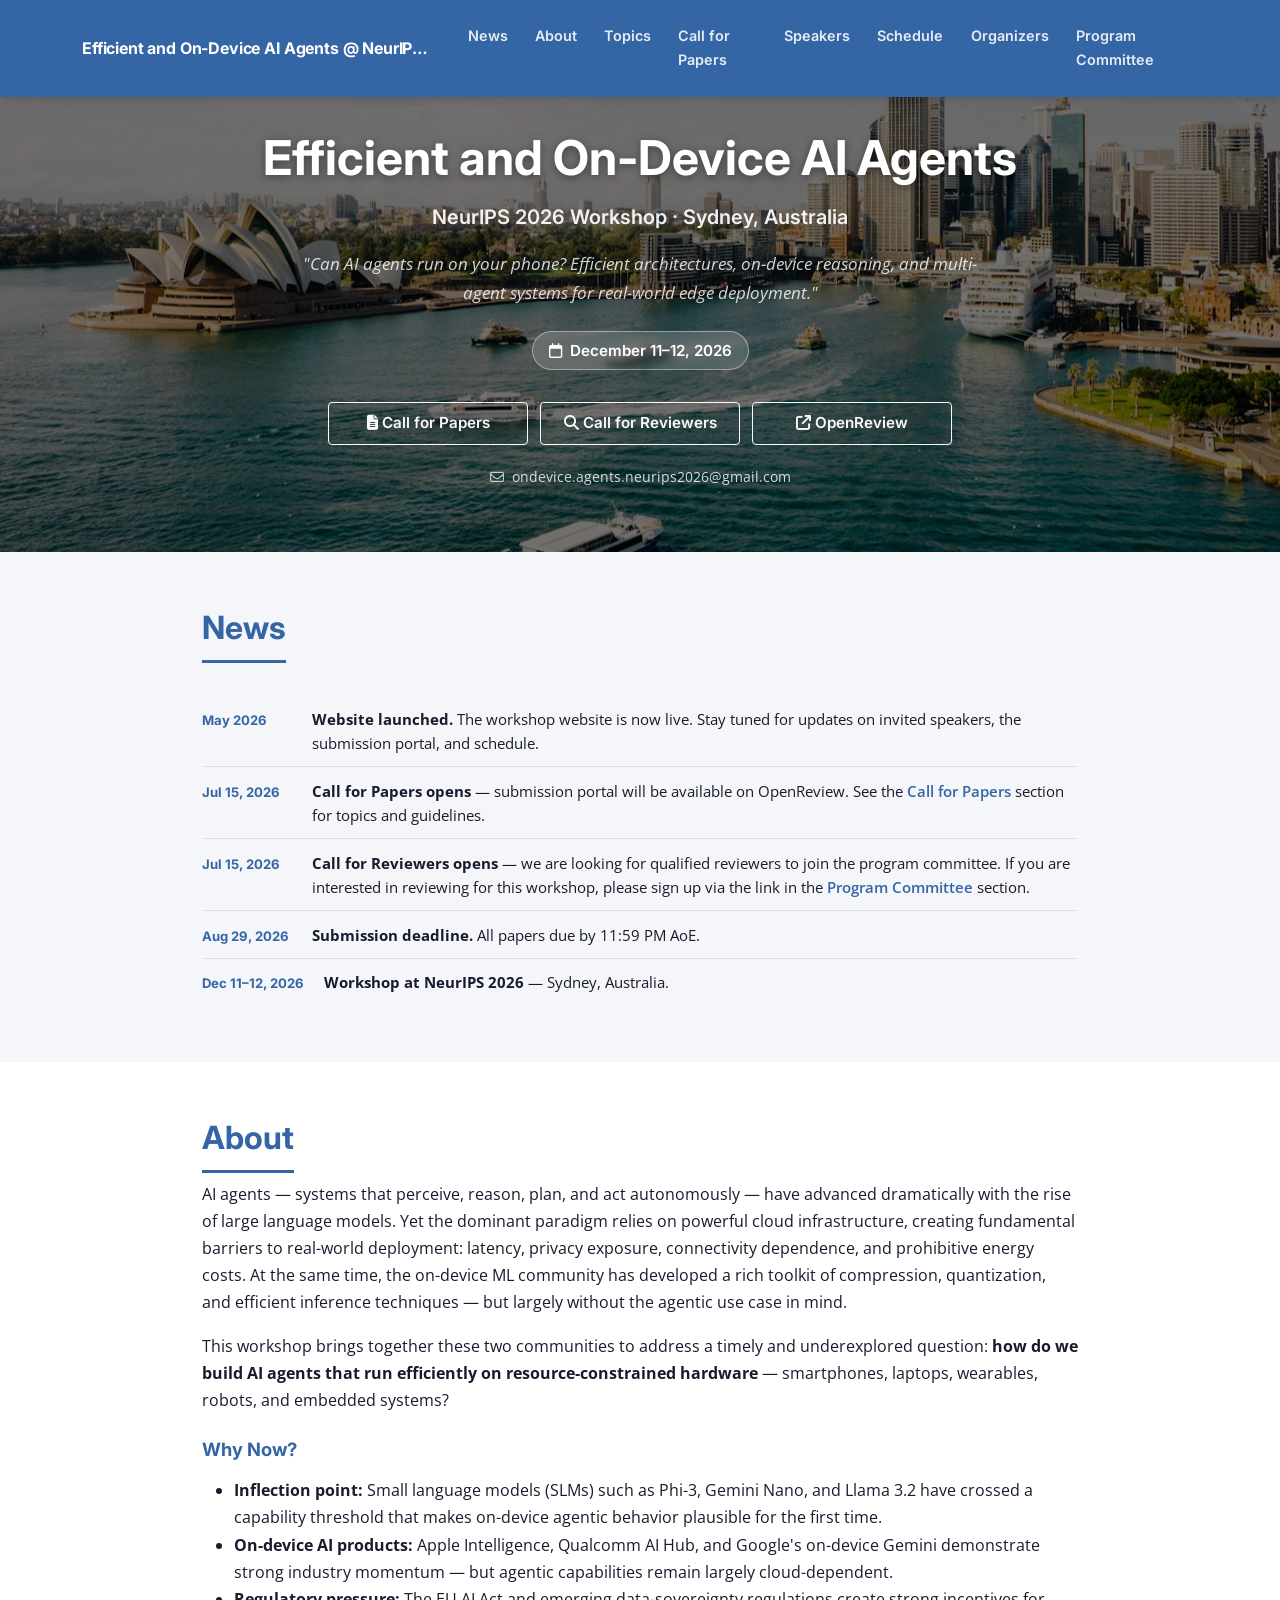
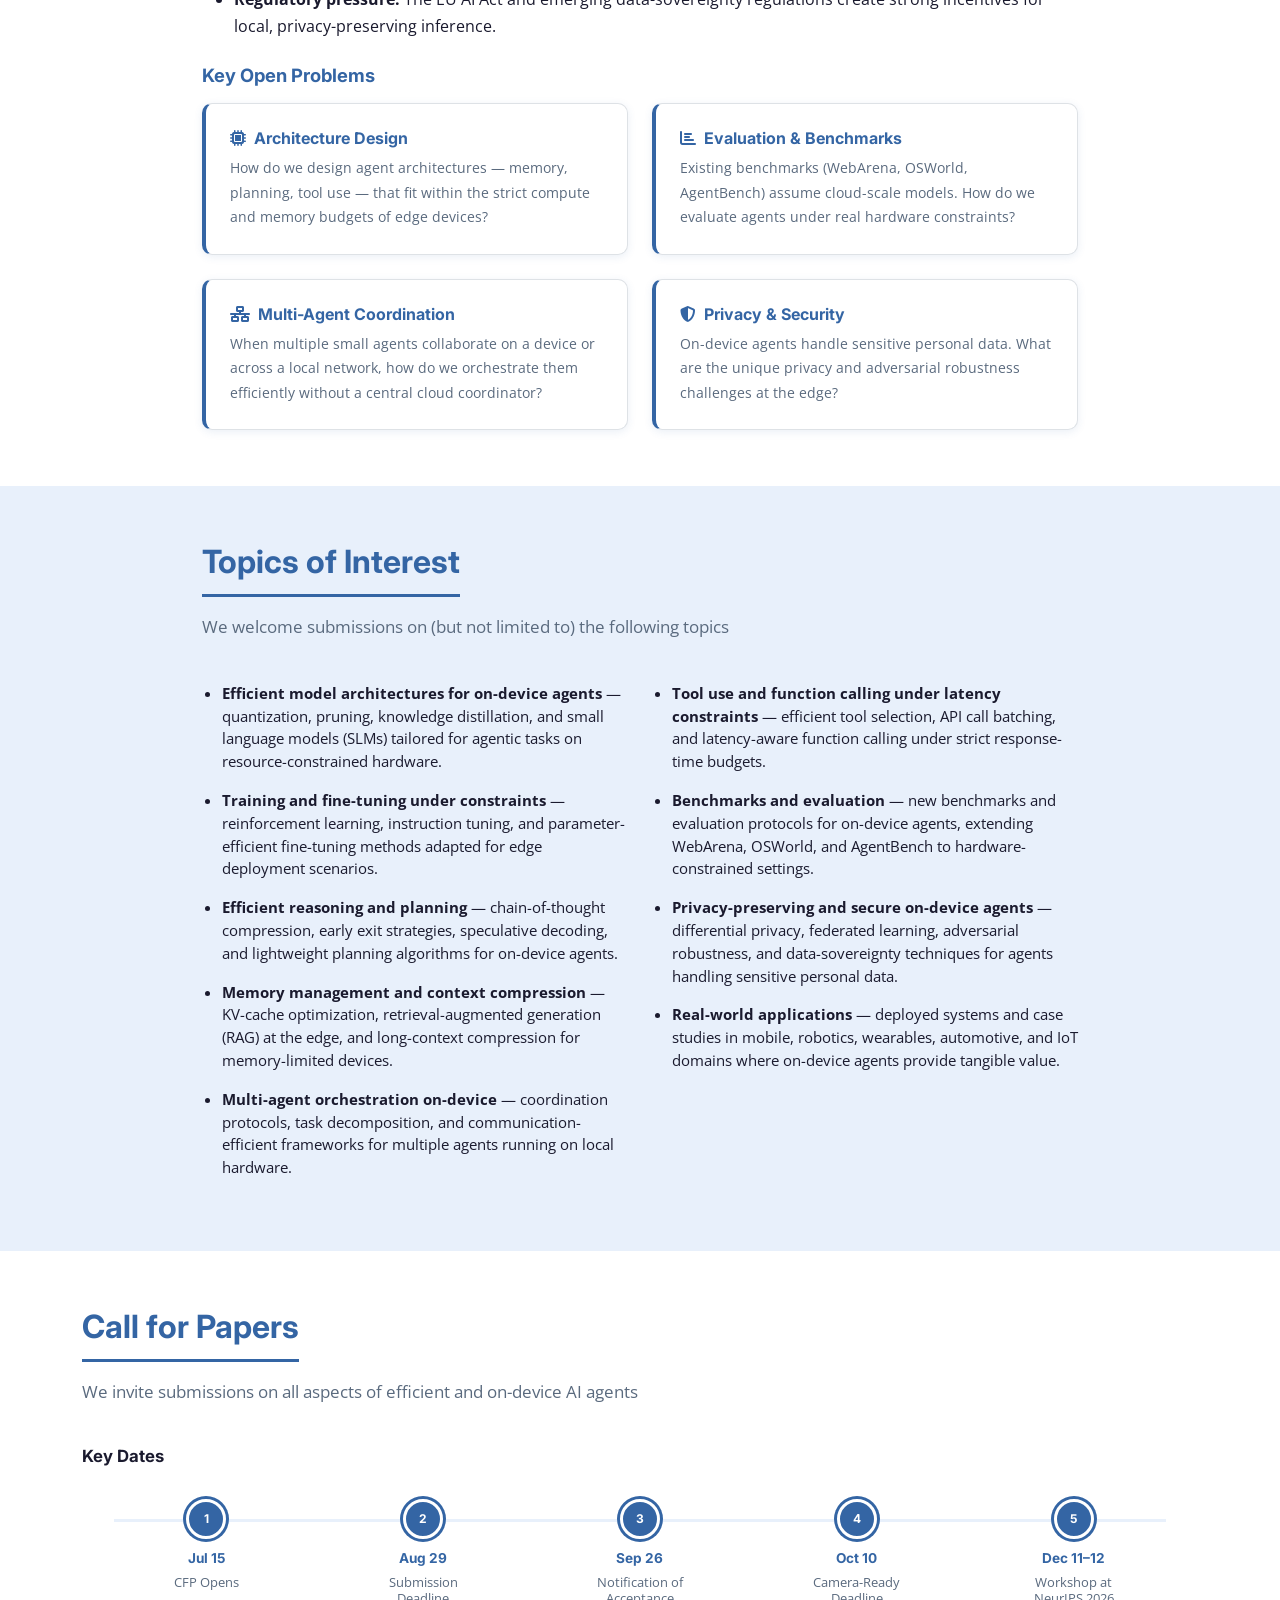
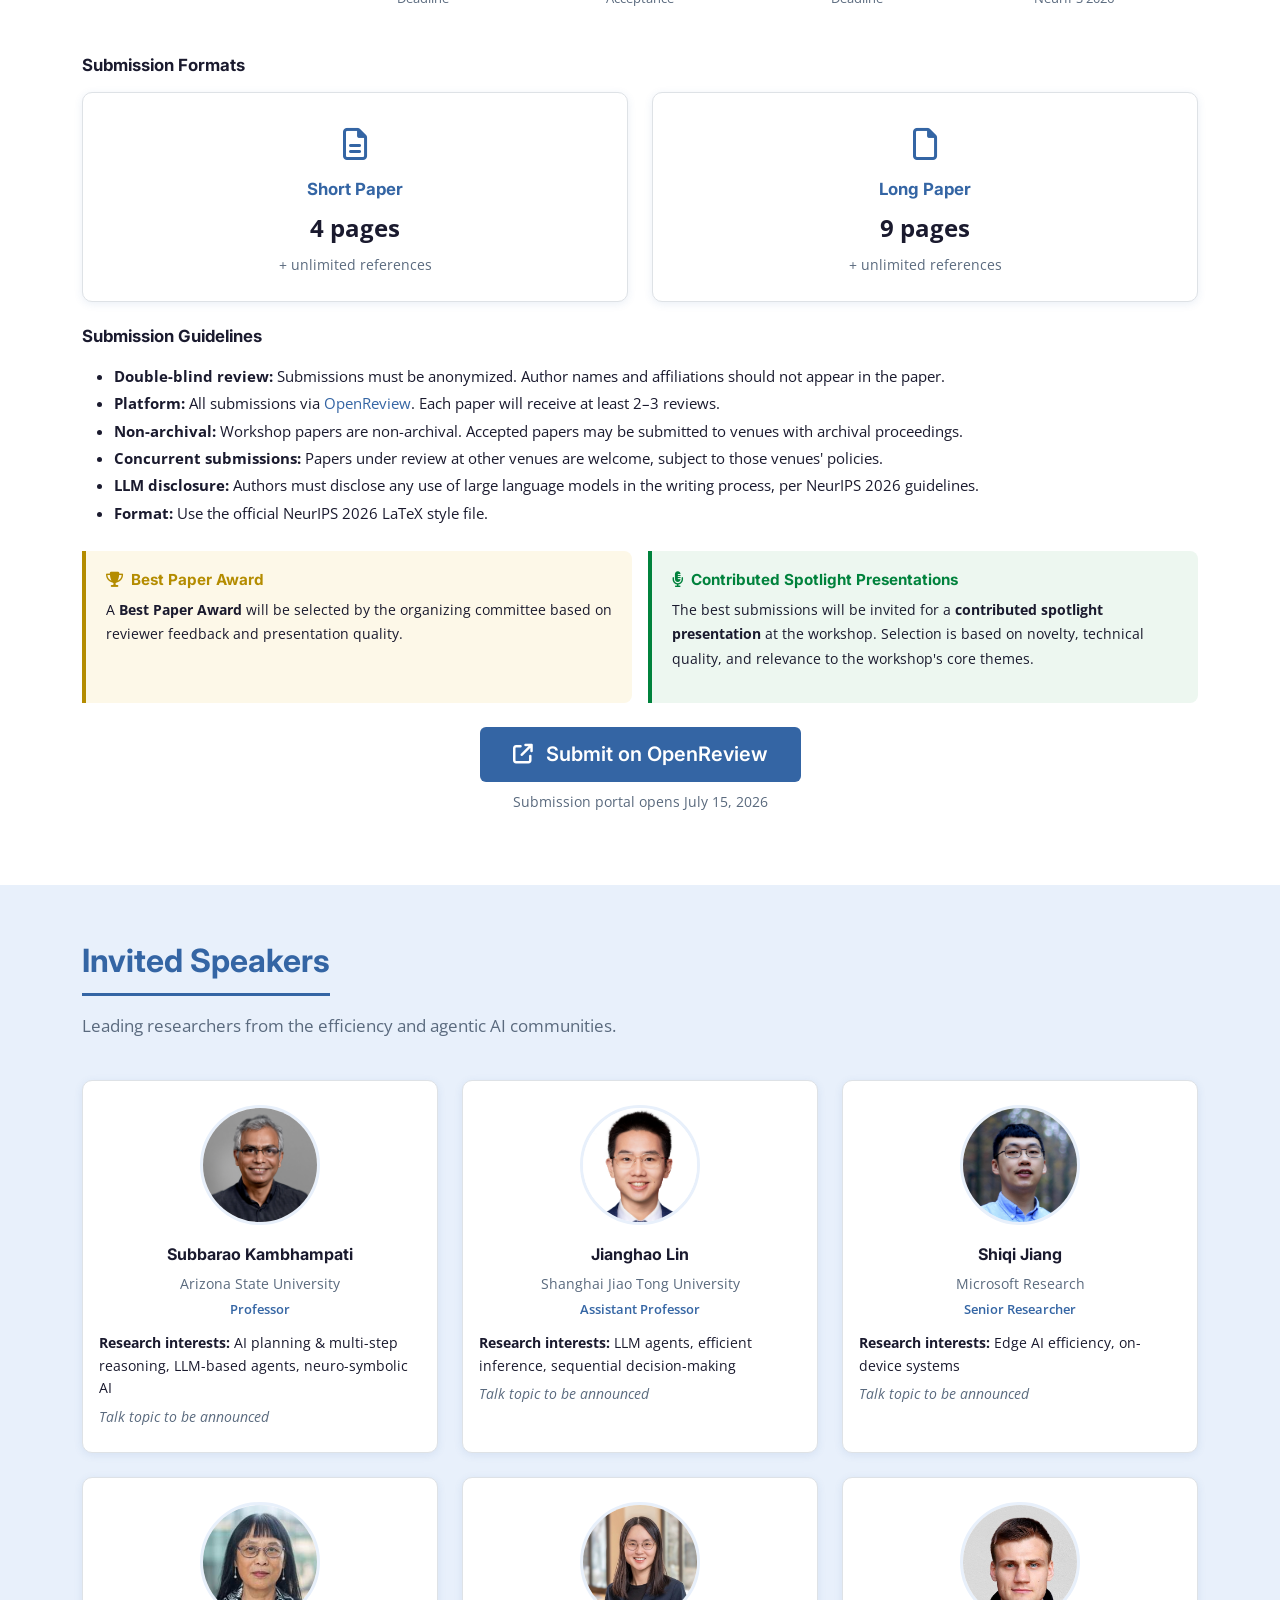
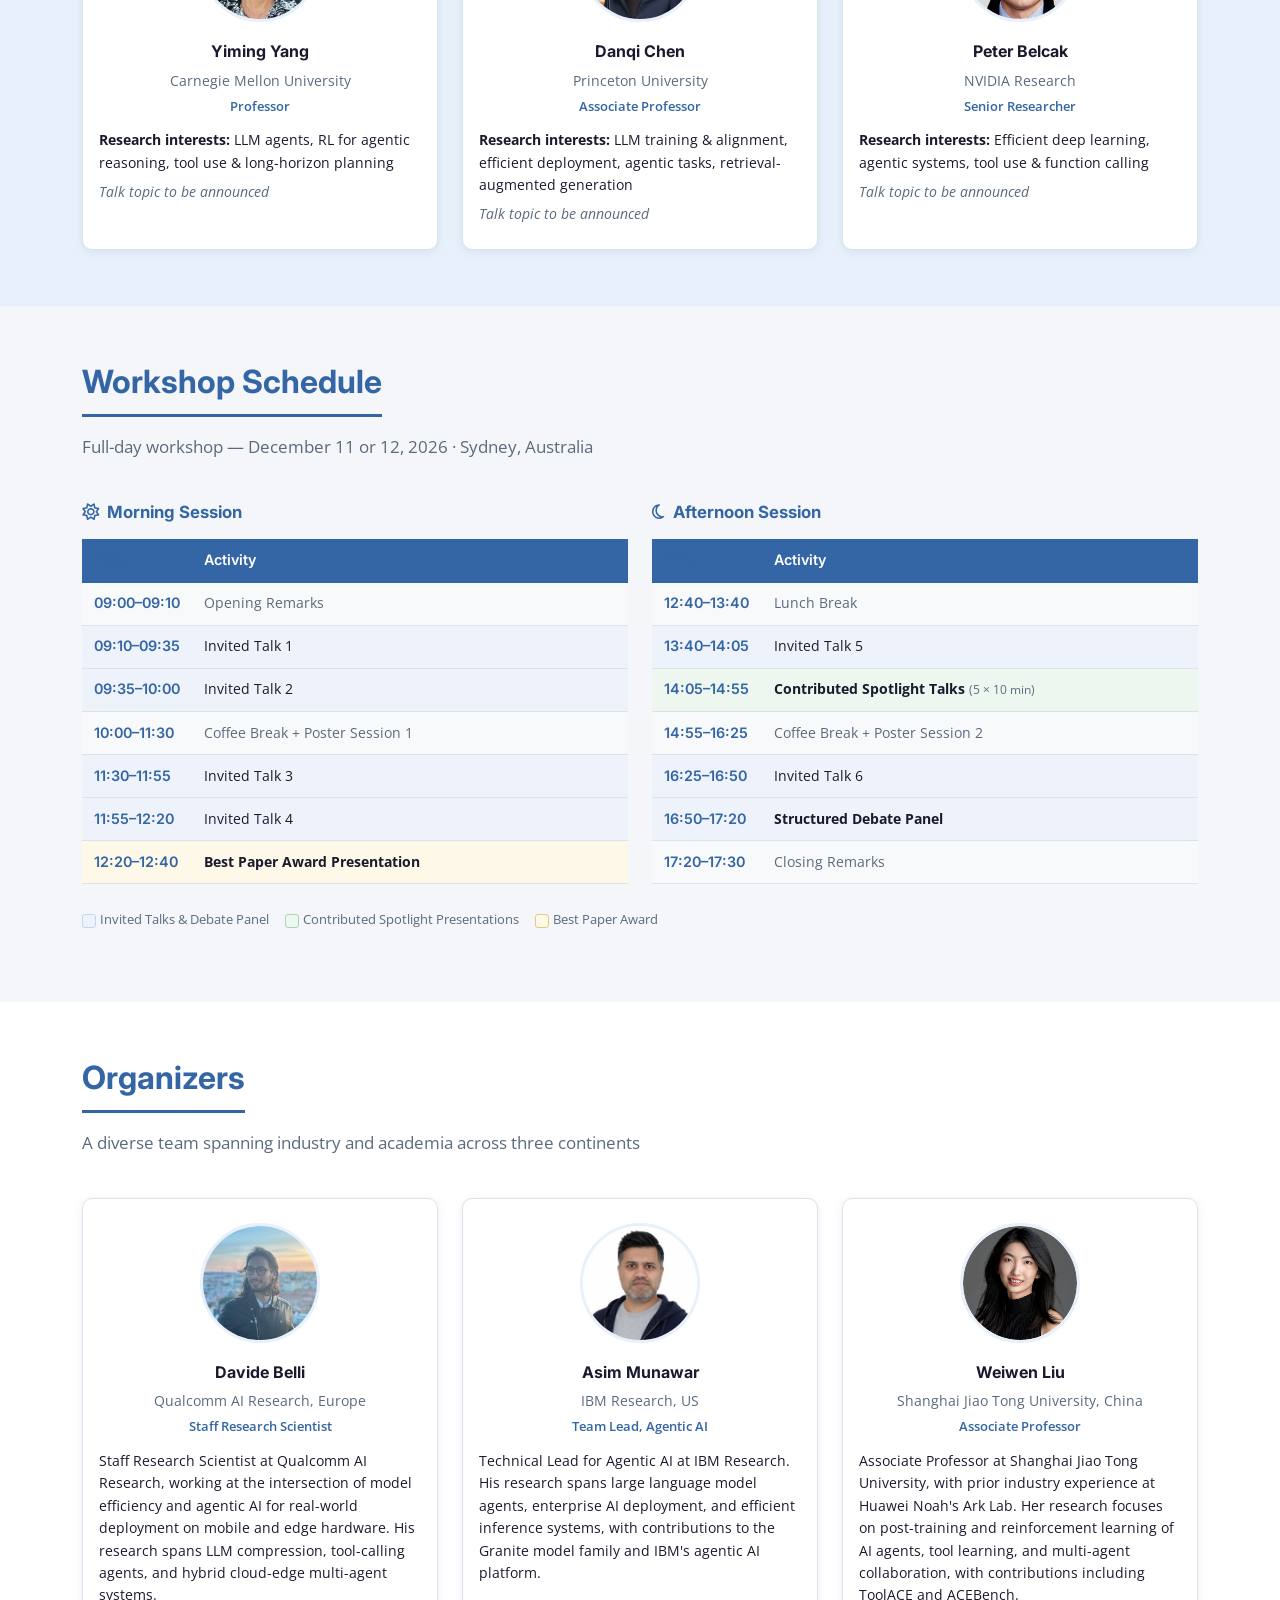
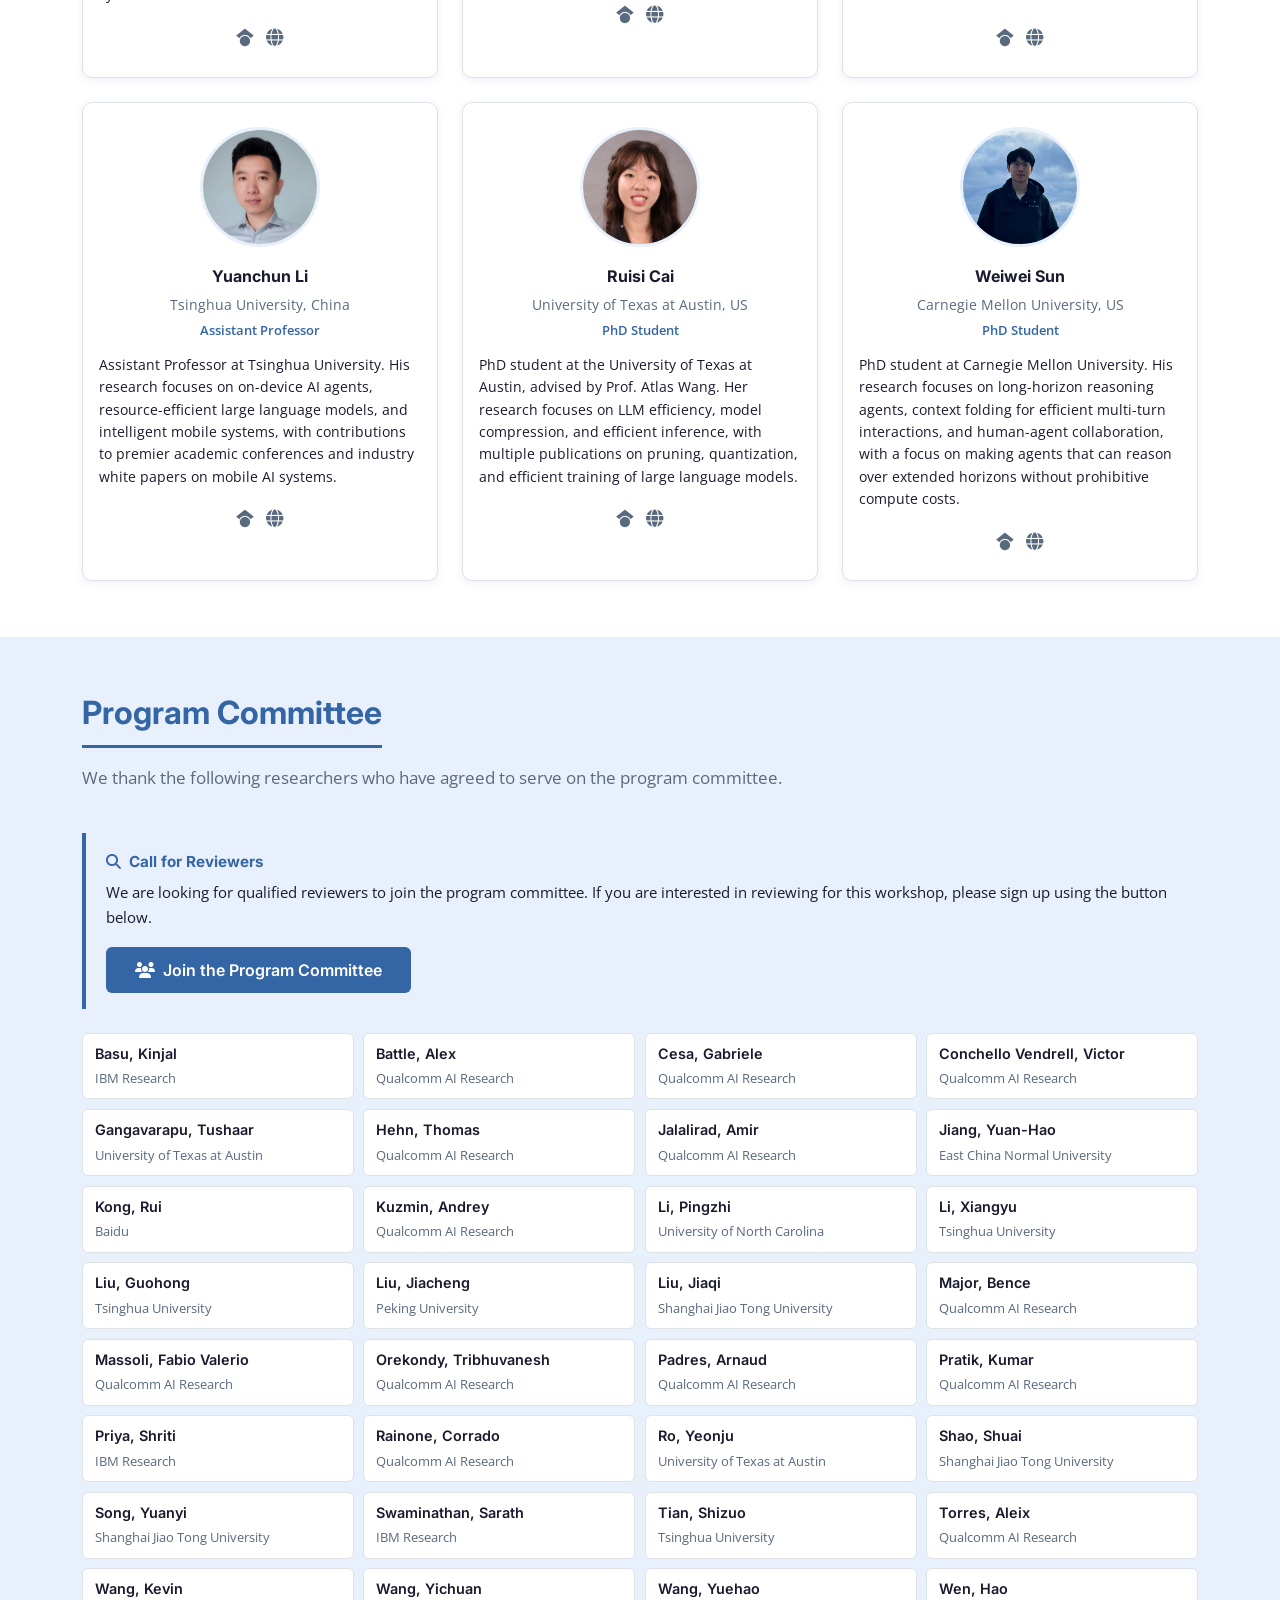
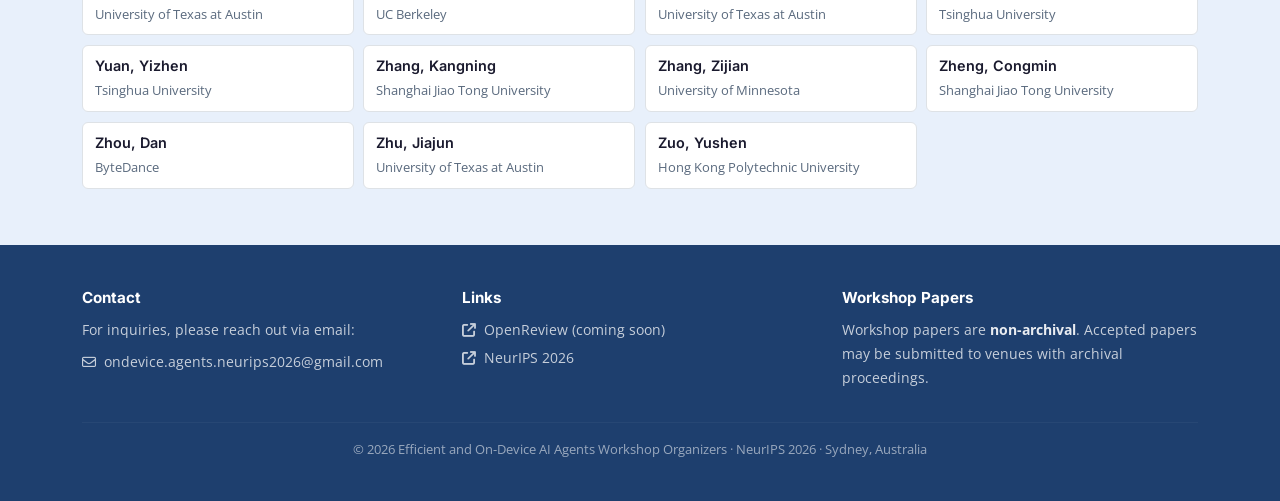
==== commit 5300f406: "Updated bio" ====
--- a/index.html
+++ b/index.html
@@ -5,7 +5,7 @@
   <meta name="viewport" content="width=device-width, initial-scale=1.0">
   <meta name="description" content="NeurIPS 2026 Workshop on Efficient and On-Device AI Agents — Sydney, Australia, December 11–12, 2026. Bridging model efficiency and agentic AI for real-world edge deployment.">
   <meta name="robots" content="index, follow">
-  <meta name="author" content="Davide Belli, Asim Munawar, Yuanchun Li, Weiwen Liu, Weiwei Sun, Ruisi Cai">
+  <meta name="author" content="Davide Belli, Asim Munawar, Weiwen Liu, Yuanchun Li, Ruisi Cai, Weiwei Sun">
   <meta name="keywords" content="NeurIPS 2026, workshop, on-device AI, efficient AI, AI agents, edge AI, mobile AI, on-device agents, NeurIPS workshop, efficient inference, small language models, SLM, on-device LLM, agentic AI, multi-agent systems, model compression, quantization, edge deployment, TinyML, on-device reasoning">
   <link rel="canonical" href="https://efficient-ondevice-ai-agents.github.io/">
 
@@ -48,10 +48,10 @@
     "organizer": [
       {"@type": "Person", "name": "Davide Belli", "affiliation": "Qualcomm AI Research"},
       {"@type": "Person", "name": "Asim Munawar", "affiliation": "IBM Research"},
+      {"@type": "Person", "name": "Weiwen Liu", "affiliation": "Shanghai Jiao Tong University"},
       {"@type": "Person", "name": "Yuanchun Li", "affiliation": "Tsinghua University"},
-      {"@type": "Person", "name": "Weiwen Liu", "affiliation": "Shanghai Jiao Tong University"},
-      {"@type": "Person", "name": "Weiwei Sun", "affiliation": "Carnegie Mellon University"},
-      {"@type": "Person", "name": "Ruisi Cai", "affiliation": "University of Texas at Austin"}
+      {"@type": "Person", "name": "Ruisi Cai", "affiliation": "University of Texas at Austin"},
+      {"@type": "Person", "name": "Weiwei Sun", "affiliation": "Carnegie Mellon University"}
     ],
     "superEvent": {
       "@type": "Event",
@@ -673,16 +673,21 @@
               <div class="person-affil">Qualcomm AI Research, Europe</div>
               <div class="person-role">Staff Research Scientist</div>
               <p class="person-bio">
-                Staff Research Scientist at Qualcomm AI Research working on large language
-                models and agentic AI. His research targets efficient
-                on-device AI, combining model compression with agentic capabilities for
-                edge deployment.
+                Staff Research Scientist at Qualcomm AI Research, working at the
+                intersection of model efficiency and agentic AI for real-world deployment
+                on mobile and edge hardware. His research spans LLM compression,
+                tool-calling agents, and hybrid cloud-edge multi-agent systems.
               </p>
               <div class="person-links">
                 <a href="https://scholar.google.com/citations?user=HDQVaG0AAAAJ&hl=en"
                    target="_blank" rel="noopener noreferrer"
                    aria-label="Davide Belli on Google Scholar">
                   <i class="fa-brands fa-google-scholar" aria-hidden="true"></i>
+                </a>
+                <a href="https://davide-belli.github.io/"
+                   target="_blank" rel="noopener noreferrer"
+                   aria-label="Davide Belli personal homepage">
+                  <i class="fa-solid fa-globe" aria-hidden="true"></i>
                 </a>
               </div>
             </div>
@@ -710,6 +715,42 @@
                    aria-label="Asim Munawar on Google Scholar">
                   <i class="fa-brands fa-google-scholar" aria-hidden="true"></i>
                 </a>
+                <a href="https://asimmunawar.github.io/"
+                   target="_blank" rel="noopener noreferrer"
+                   aria-label="Asim Munawar personal homepage">
+                  <i class="fa-solid fa-globe" aria-hidden="true"></i>
+                </a>
+              </div>
+            </div>
+          </div>
+
+          <!-- Weiwen Liu -->
+          <div class="col">
+            <div class="person-card">
+              <img src="img/organizers/weiwen-liu.png"
+                   alt="Weiwen Liu"
+                   class="person-photo"
+                   width="120" height="120">
+              <div class="person-name">Weiwen Liu</div>
+              <div class="person-affil">Shanghai Jiao Tong University, China</div>
+              <div class="person-role">Associate Professor</div>
+              <p class="person-bio">
+                Associate Professor at Shanghai Jiao Tong University, with prior industry
+                experience at Huawei Noah's Ark Lab. Her research focuses on post-training
+                and reinforcement learning of AI agents, tool learning, and multi-agent
+                collaboration, with contributions including ToolACE and ACEBench.
+              </p>
+              <div class="person-links">
+                <a href="https://scholar.google.com/citations?hl=en&user=C7UzRGgAAAAJ"
+                   target="_blank" rel="noopener noreferrer"
+                   aria-label="Weiwen Liu on Google Scholar">
+                  <i class="fa-brands fa-google-scholar" aria-hidden="true"></i>
+                </a>
+                <a href="https://wwliu555.github.io/"
+                   target="_blank" rel="noopener noreferrer"
+                   aria-label="Weiwen Liu personal homepage">
+                  <i class="fa-solid fa-globe" aria-hidden="true"></i>
+                </a>
               </div>
             </div>
           </div>
@@ -736,31 +777,41 @@
                    aria-label="Yuanchun Li on Google Scholar">
                   <i class="fa-brands fa-google-scholar" aria-hidden="true"></i>
                 </a>
+                <a href="https://yuanchun-li.github.io/"
+                   target="_blank" rel="noopener noreferrer"
+                   aria-label="Yuanchun Li personal homepage">
+                  <i class="fa-solid fa-globe" aria-hidden="true"></i>
+                </a>
               </div>
             </div>
           </div>
 
-          <!-- Weiwen Liu -->
+          <!-- Ruisi Cai -->
           <div class="col">
             <div class="person-card">
-              <img src="img/organizers/weiwen-liu.png"
-                   alt="Weiwen Liu"
+              <img src="img/organizers/ruisi-cai.jpg"
+                   alt="Ruisi Cai"
                    class="person-photo"
                    width="120" height="120">
-              <div class="person-name">Weiwen Liu</div>
-              <div class="person-affil">Shanghai Jiao Tong University, China</div>
-              <div class="person-role">Associate Professor</div>
+              <div class="person-name">Ruisi Cai</div>
+              <div class="person-affil">University of Texas at Austin, US</div>
+              <div class="person-role">PhD Student</div>
               <p class="person-bio">
-                Associate Professor at Shanghai Jiao Tong University, with prior industry
-                experience at Huawei Noah's Ark Lab. Her research focuses on post-training
-                and reinforcement learning of AI agents, tool learning, and multi-agent
-                collaboration, with contributions including ToolACE and ACEBench.
+                PhD student at the University of Texas at Austin, advised by Prof. Atlas Wang.
+                Her research focuses on LLM efficiency, model compression, and efficient
+                inference, with multiple publications on pruning, quantization, and efficient
+                training of large language models.
               </p>
               <div class="person-links">
-                <a href="https://scholar.google.com/citations?hl=en&user=C7UzRGgAAAAJ"
+                <a href="https://scholar.google.com/citations?hl=en&user=B0chY1AAAAAJ"
                    target="_blank" rel="noopener noreferrer"
-                   aria-label="Weiwen Liu on Google Scholar">
+                   aria-label="Ruisi Cai on Google Scholar">
                   <i class="fa-brands fa-google-scholar" aria-hidden="true"></i>
+                </a>
+                <a href="https://cairuisi.github.io/"
+                   target="_blank" rel="noopener noreferrer"
+                   aria-label="Ruisi Cai personal homepage">
+                  <i class="fa-solid fa-globe" aria-hidden="true"></i>
                 </a>
               </div>
             </div>
@@ -788,31 +839,10 @@
                    aria-label="Weiwei Sun on Google Scholar">
                   <i class="fa-brands fa-google-scholar" aria-hidden="true"></i>
                 </a>
-              </div>
-            </div>
-          </div>
-
-          <!-- Ruisi Cai -->
-          <div class="col">
-            <div class="person-card">
-              <img src="img/organizers/ruisi-cai.jpg"
-                   alt="Ruisi Cai"
-                   class="person-photo"
-                   width="120" height="120">
-              <div class="person-name">Ruisi Cai</div>
-              <div class="person-affil">University of Texas at Austin, US</div>
-              <div class="person-role">PhD Student</div>
-              <p class="person-bio">
-                PhD student at the University of Texas at Austin, advised by Prof. Atlas Wang.
-                Her research focuses on LLM efficiency, model compression, and efficient
-                inference, with multiple publications on pruning, quantization, and efficient
-                training of large language models.
-              </p>
-              <div class="person-links">
-                <a href="https://scholar.google.com/citations?hl=en&user=B0chY1AAAAAJ"
+                <a href="https://sunnweiwei.github.io/"
                    target="_blank" rel="noopener noreferrer"
-                   aria-label="Ruisi Cai on Google Scholar">
-                  <i class="fa-brands fa-google-scholar" aria-hidden="true"></i>
+                   aria-label="Weiwei Sun personal homepage">
+                  <i class="fa-solid fa-globe" aria-hidden="true"></i>
                 </a>
               </div>
             </div>
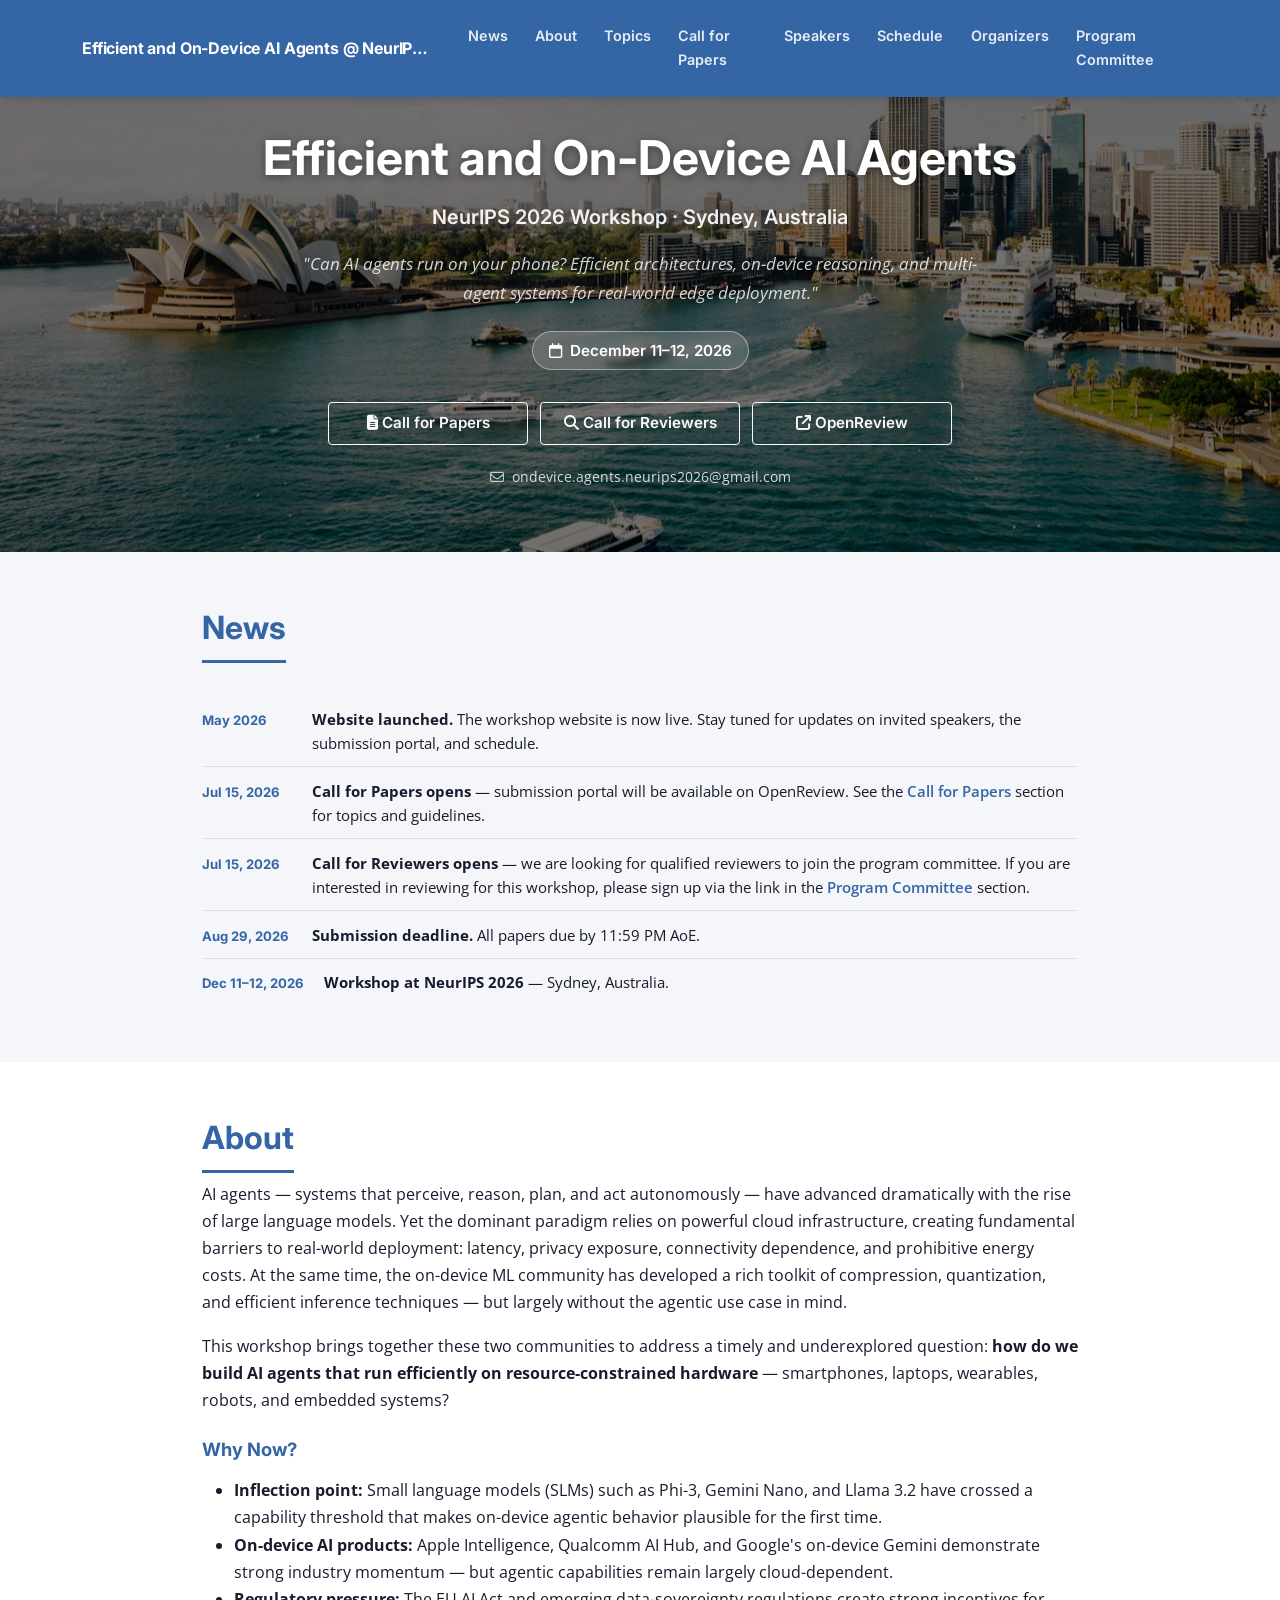
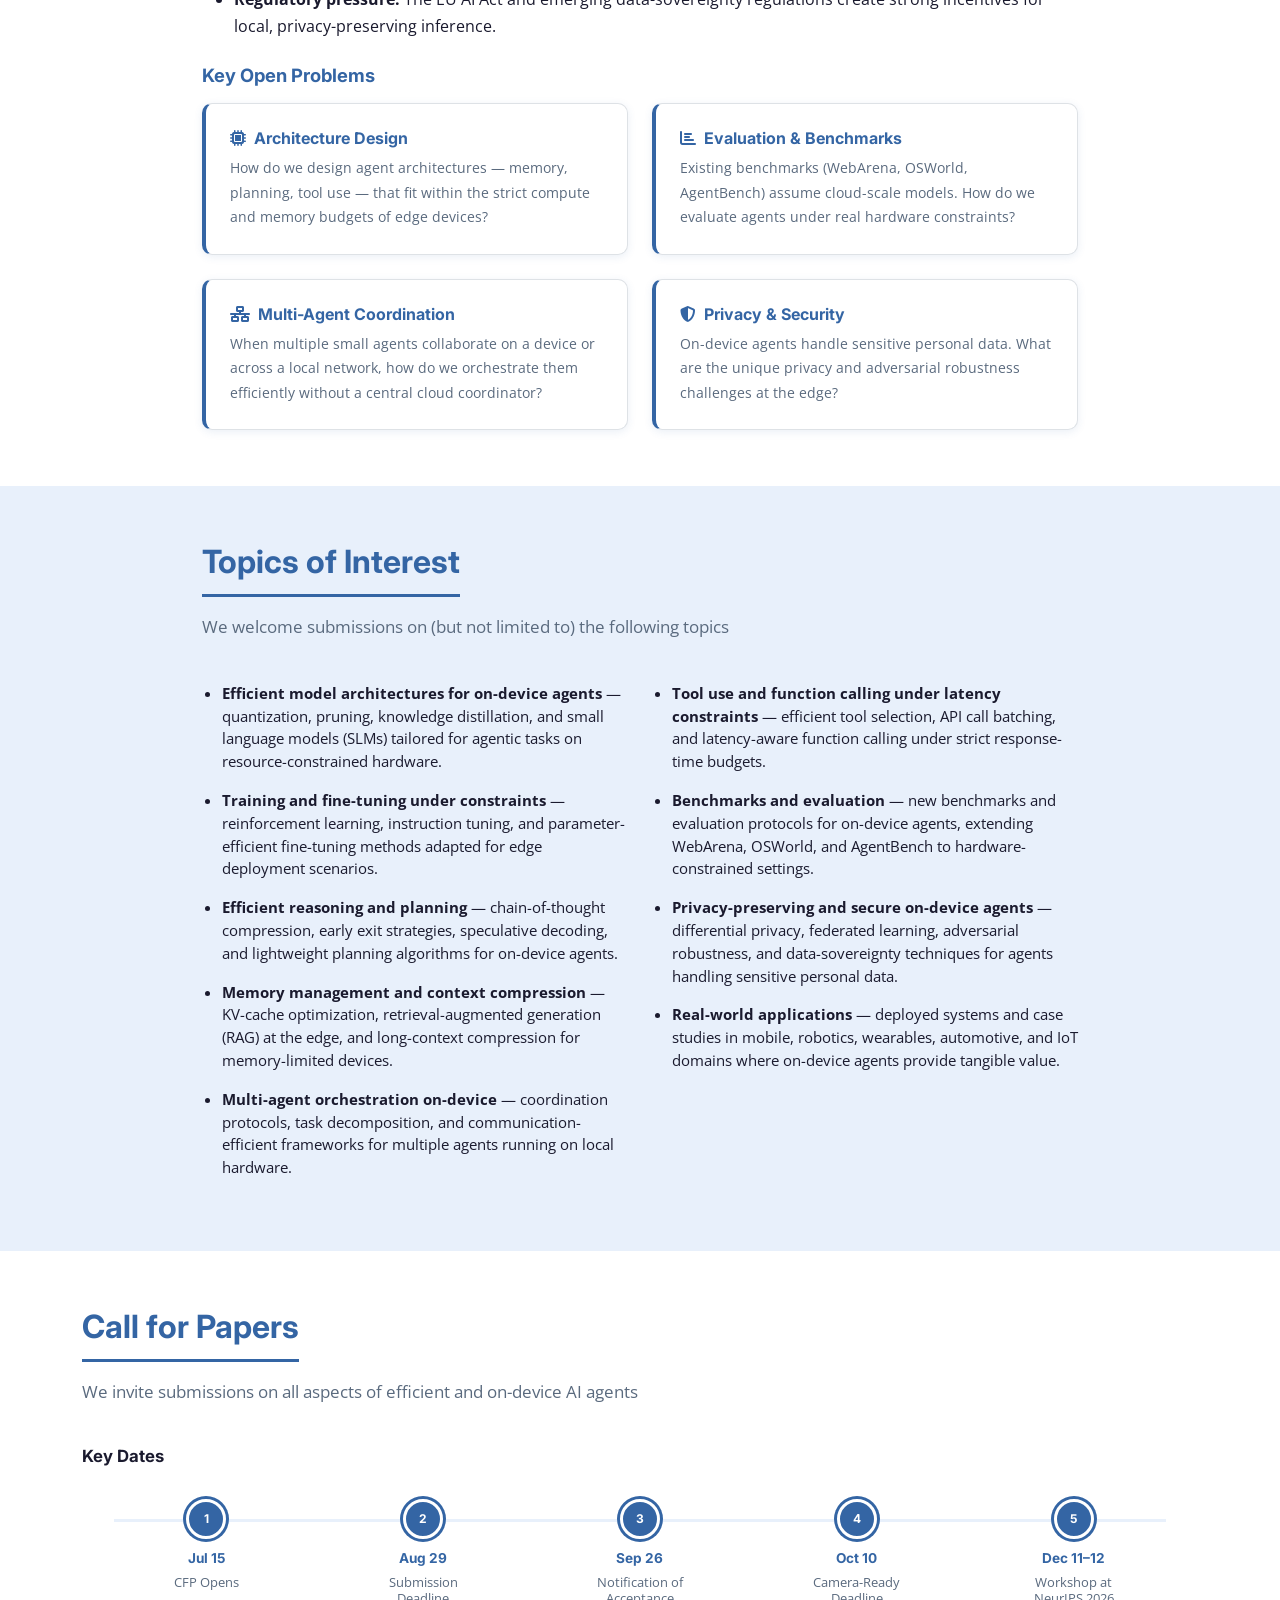
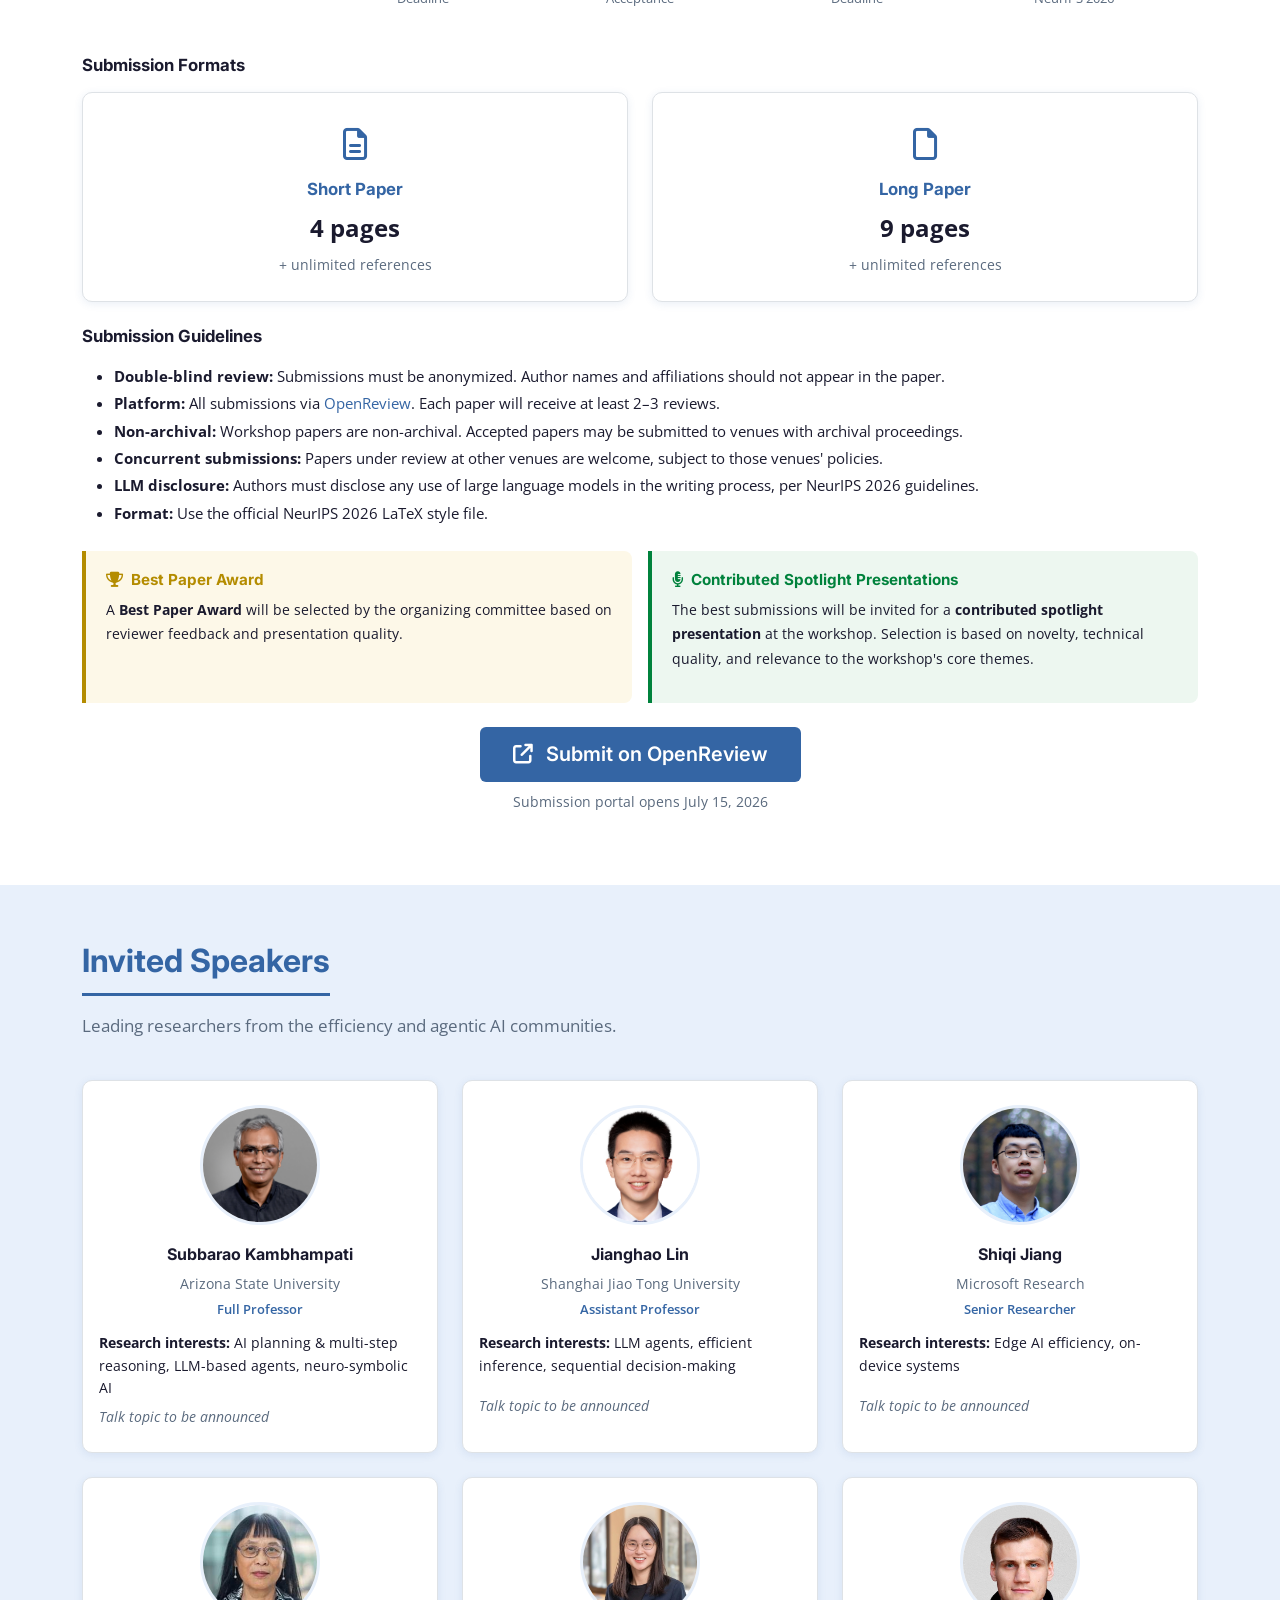
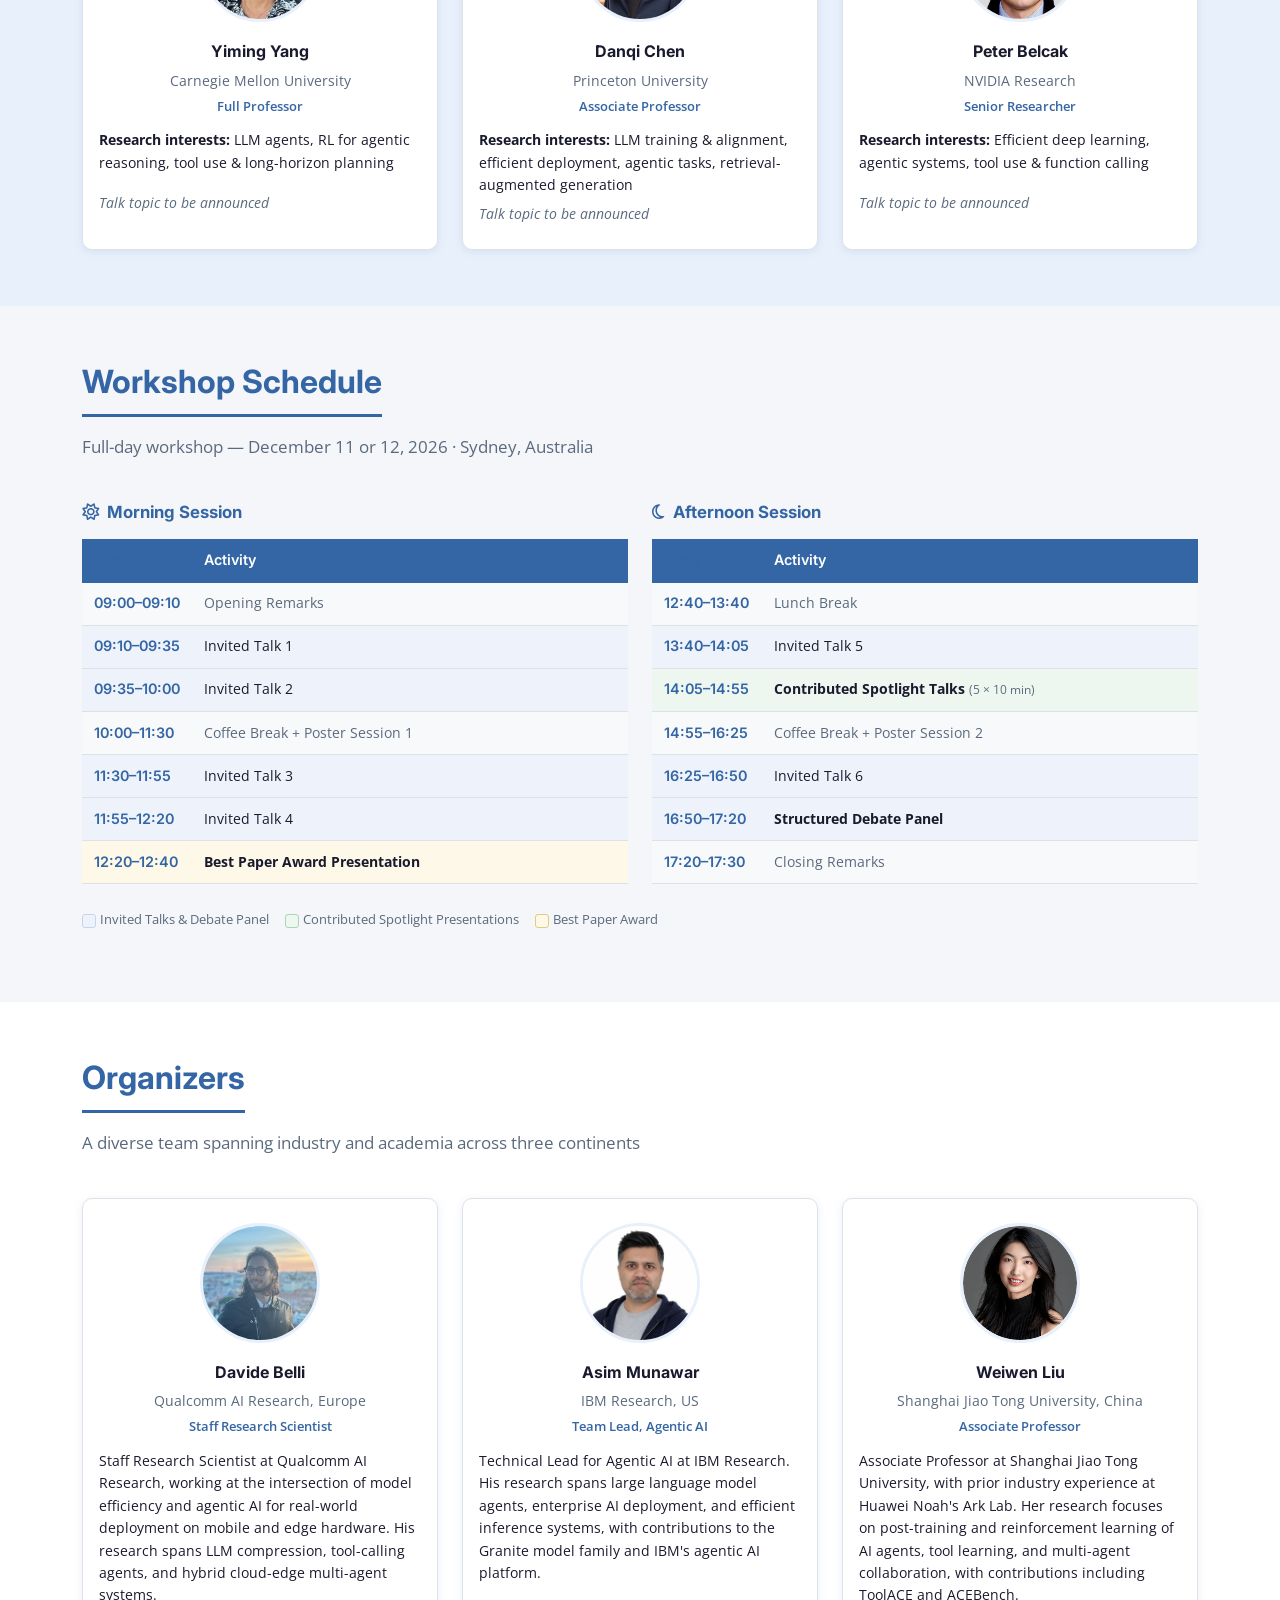
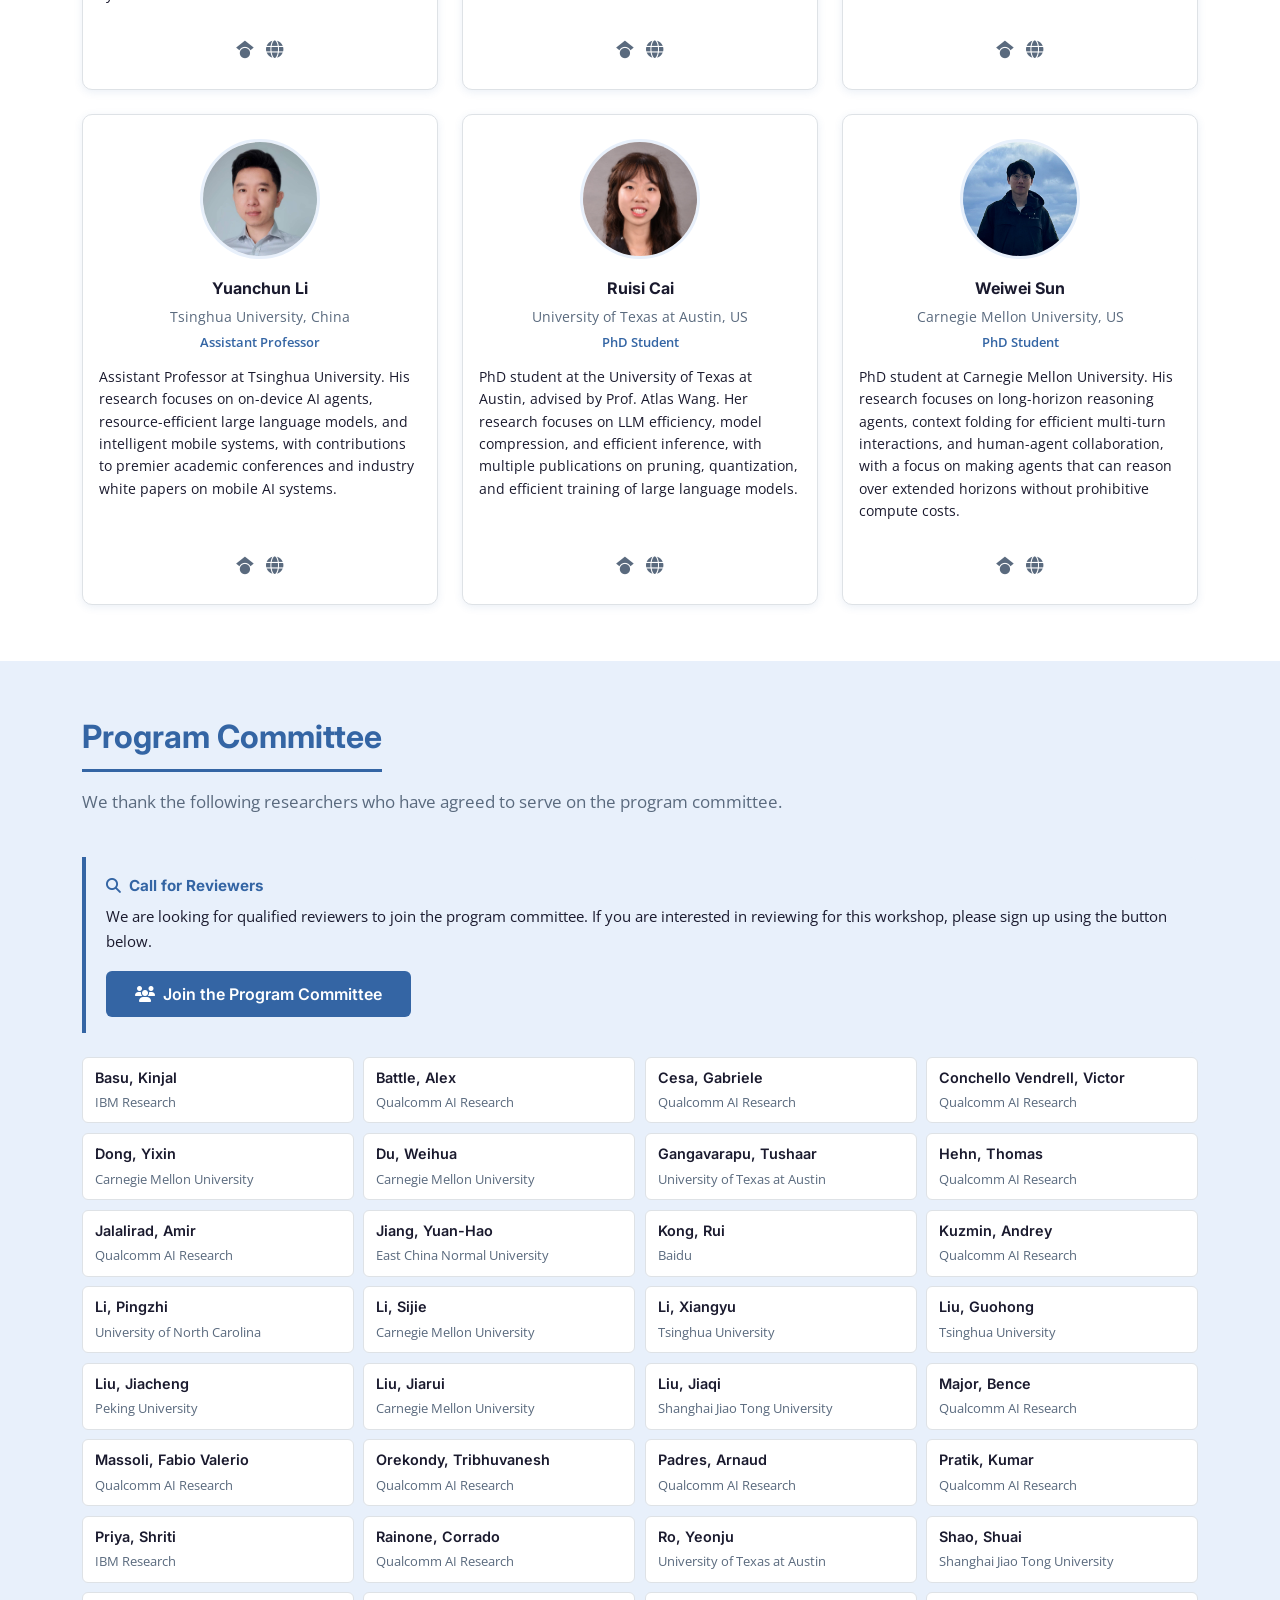
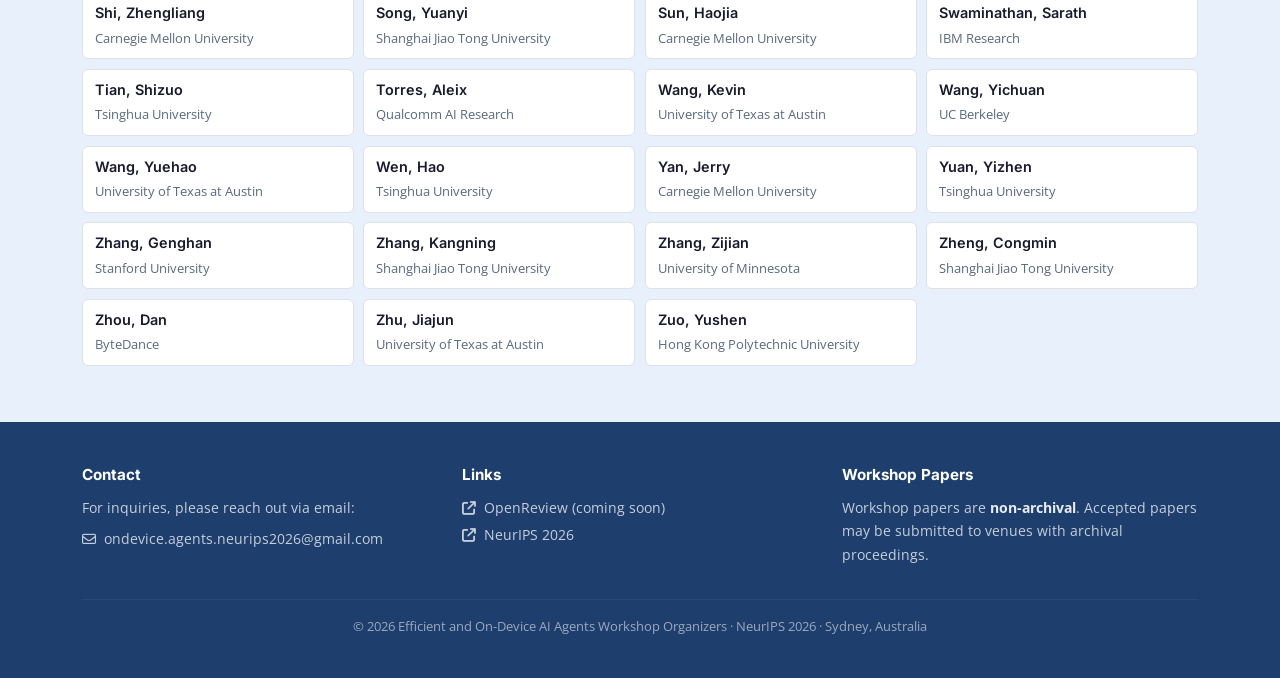
==== commit ecfbd4e2: "Minor changes" ====
--- a/index.html
+++ b/index.html
@@ -453,7 +453,7 @@
                    width="120" height="120">
               <div class="person-name">Subbarao Kambhampati</div>
               <div class="person-affil">Arizona State University</div>
-              <div class="person-role">Professor</div>
+              <div class="person-role">Full Professor</div>
               <p class="person-bio" style="margin-bottom: 0.4rem;"><strong>Research interests:</strong> AI planning &amp; multi-step reasoning, LLM-based agents, neuro-symbolic AI</p>
               <p class="person-bio" style="font-style: italic; color: var(--text-muted); margin-bottom: 0;">Talk topic to be announced</p>
             </div>
@@ -499,7 +499,7 @@
                    width="120" height="120">
               <div class="person-name">Yiming Yang</div>
               <div class="person-affil">Carnegie Mellon University</div>
-              <div class="person-role">Professor</div>
+              <div class="person-role">Full Professor</div>
               <p class="person-bio" style="margin-bottom: 0.4rem;"><strong>Research interests:</strong> LLM agents, RL for agentic reasoning, tool use &amp; long-horizon planning</p>
               <p class="person-bio" style="font-style: italic; color: var(--text-muted); margin-bottom: 0;">Talk topic to be announced</p>
             </div>
@@ -903,6 +903,16 @@
           </div>
 
           <div class="pc-pill" role="listitem">
+            <span class="pc-name">Dong, Yixin</span>
+            <span class="pc-affil">Carnegie Mellon University</span>
+          </div>
+
+          <div class="pc-pill" role="listitem">
+            <span class="pc-name">Du, Weihua</span>
+            <span class="pc-affil">Carnegie Mellon University</span>
+          </div>
+
+          <div class="pc-pill" role="listitem">
             <span class="pc-name">Gangavarapu, Tushaar</span>
             <span class="pc-affil">University of Texas at Austin</span>
           </div>
@@ -938,6 +948,11 @@
           </div>
 
           <div class="pc-pill" role="listitem">
+            <span class="pc-name">Li, Sijie</span>
+            <span class="pc-affil">Carnegie Mellon University</span>
+          </div>
+
+          <div class="pc-pill" role="listitem">
             <span class="pc-name">Li, Xiangyu</span>
             <span class="pc-affil">Tsinghua University</span>
           </div>
@@ -953,6 +968,11 @@
           </div>
 
           <div class="pc-pill" role="listitem">
+            <span class="pc-name">Liu, Jiarui</span>
+            <span class="pc-affil">Carnegie Mellon University</span>
+          </div>
+
+          <div class="pc-pill" role="listitem">
             <span class="pc-name">Liu, Jiaqi</span>
             <span class="pc-affil">Shanghai Jiao Tong University</span>
           </div>
@@ -1003,11 +1023,21 @@
           </div>
 
           <div class="pc-pill" role="listitem">
+            <span class="pc-name">Shi, Zhengliang</span>
+            <span class="pc-affil">Carnegie Mellon University</span>
+          </div>
+
+          <div class="pc-pill" role="listitem">
             <span class="pc-name">Song, Yuanyi</span>
             <span class="pc-affil">Shanghai Jiao Tong University</span>
           </div>
 
           <div class="pc-pill" role="listitem">
+            <span class="pc-name">Sun, Haojia</span>
+            <span class="pc-affil">Carnegie Mellon University</span>
+          </div>
+
+          <div class="pc-pill" role="listitem">
             <span class="pc-name">Swaminathan, Sarath</span>
             <span class="pc-affil">IBM Research</span>
           </div>
@@ -1043,8 +1073,18 @@
           </div>
 
           <div class="pc-pill" role="listitem">
+            <span class="pc-name">Yan, Jerry</span>
+            <span class="pc-affil">Carnegie Mellon University</span>
+          </div>
+
+          <div class="pc-pill" role="listitem">
             <span class="pc-name">Yuan, Yizhen</span>
             <span class="pc-affil">Tsinghua University</span>
+          </div>
+
+          <div class="pc-pill" role="listitem">
+            <span class="pc-name">Zhang, Genghan</span>
+            <span class="pc-affil">Stanford University</span>
           </div>
 
           <div class="pc-pill" role="listitem">
--- a/css/style.css
+++ b/css/style.css
@@ -334,6 +334,10 @@
   height: 100%;
   box-shadow: var(--card-shadow);
   transition: transform 0.2s ease, box-shadow 0.2s ease;
+  /* Flex column so the links row can be pinned to the bottom,
+     keeping Scholar/Homepage buttons aligned across all cards. */
+  display: flex;
+  flex-direction: column;
 }
 
 .person-card:hover {
@@ -404,10 +408,16 @@
   color: var(--text);
   text-align: left;
   line-height: 1.6;
+  /* Grow to fill remaining height so the links row is pushed to the
+     bottom of the card, keeping buttons aligned across all cards. */
+  flex: 1 0 auto;
 }
 
 .person-links {
-  margin-top: 0.75rem;
+  /* margin-top:auto pins this row to the bottom of the flex column,
+     so Scholar/Homepage buttons align across cards of differing height. */
+  margin-top: auto;
+  padding-top: 0.75rem;
   display: flex;
   justify-content: center;
   gap: 0.75rem;
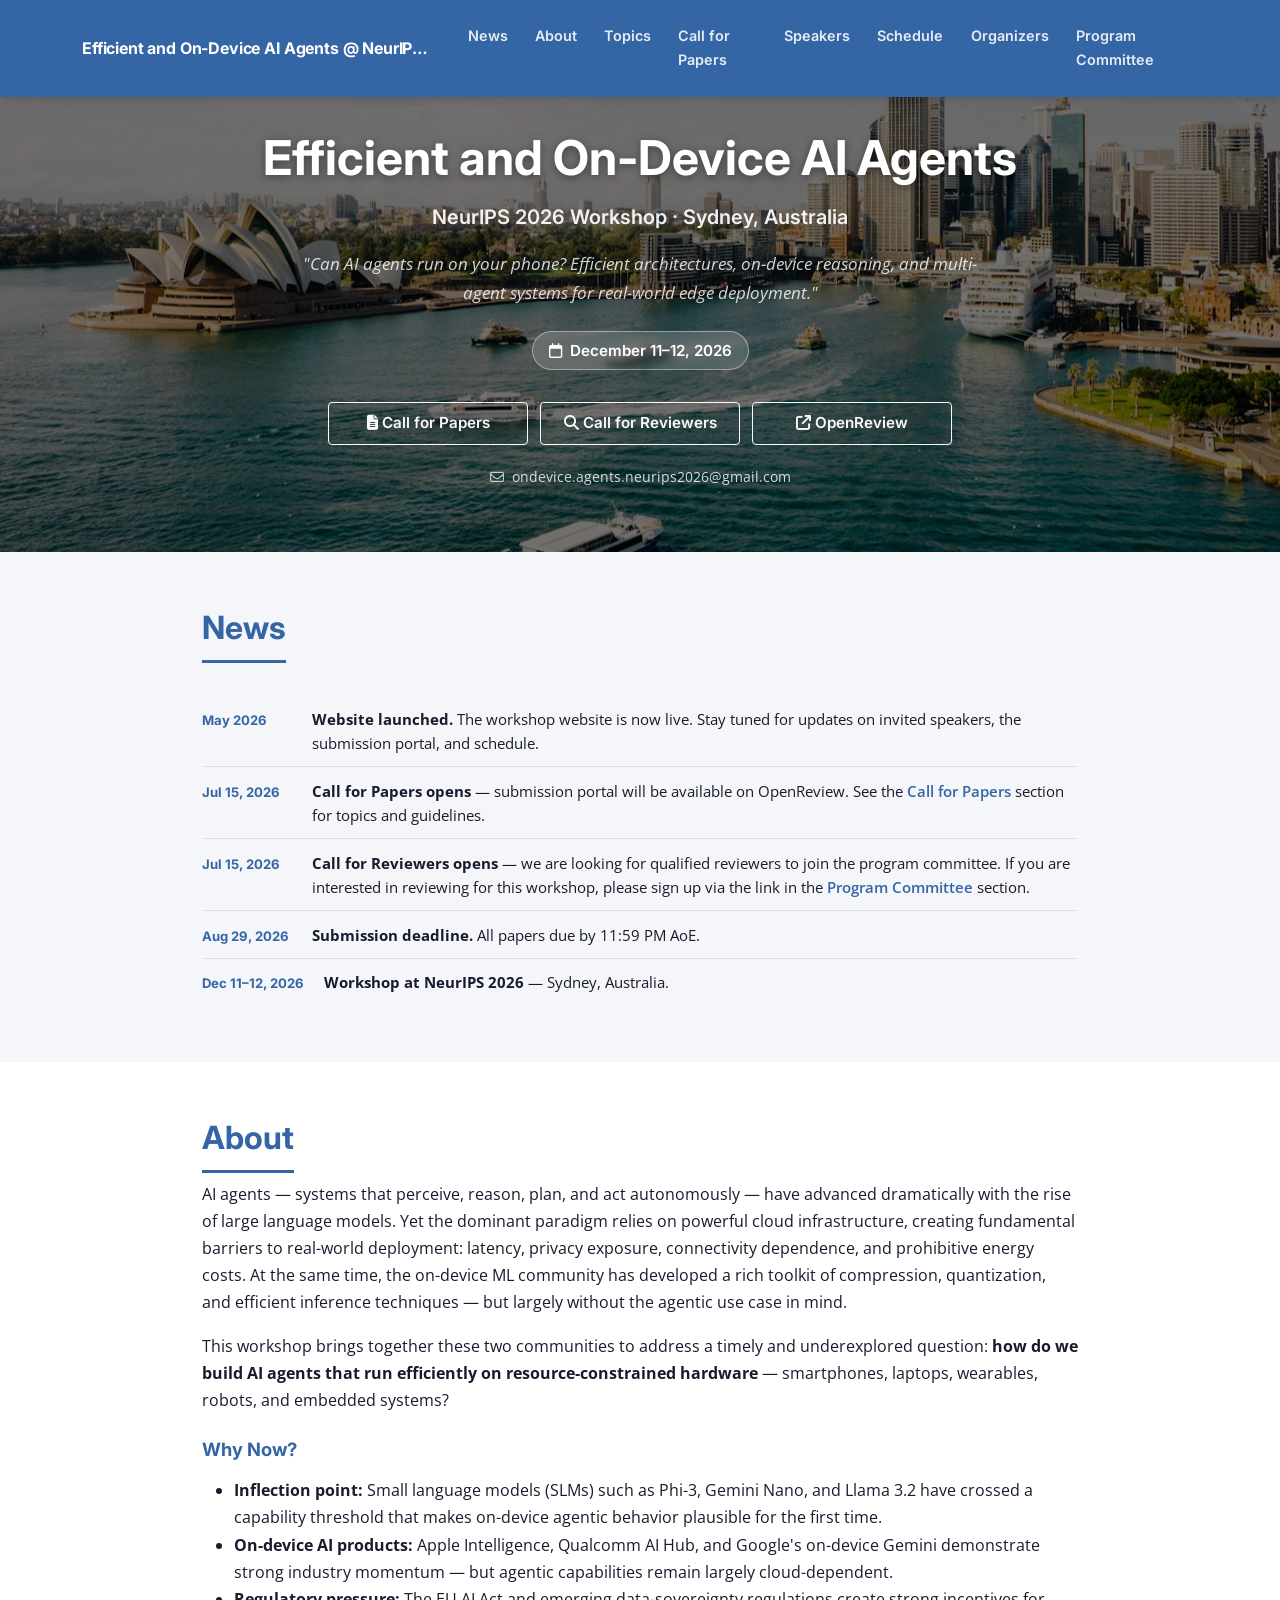
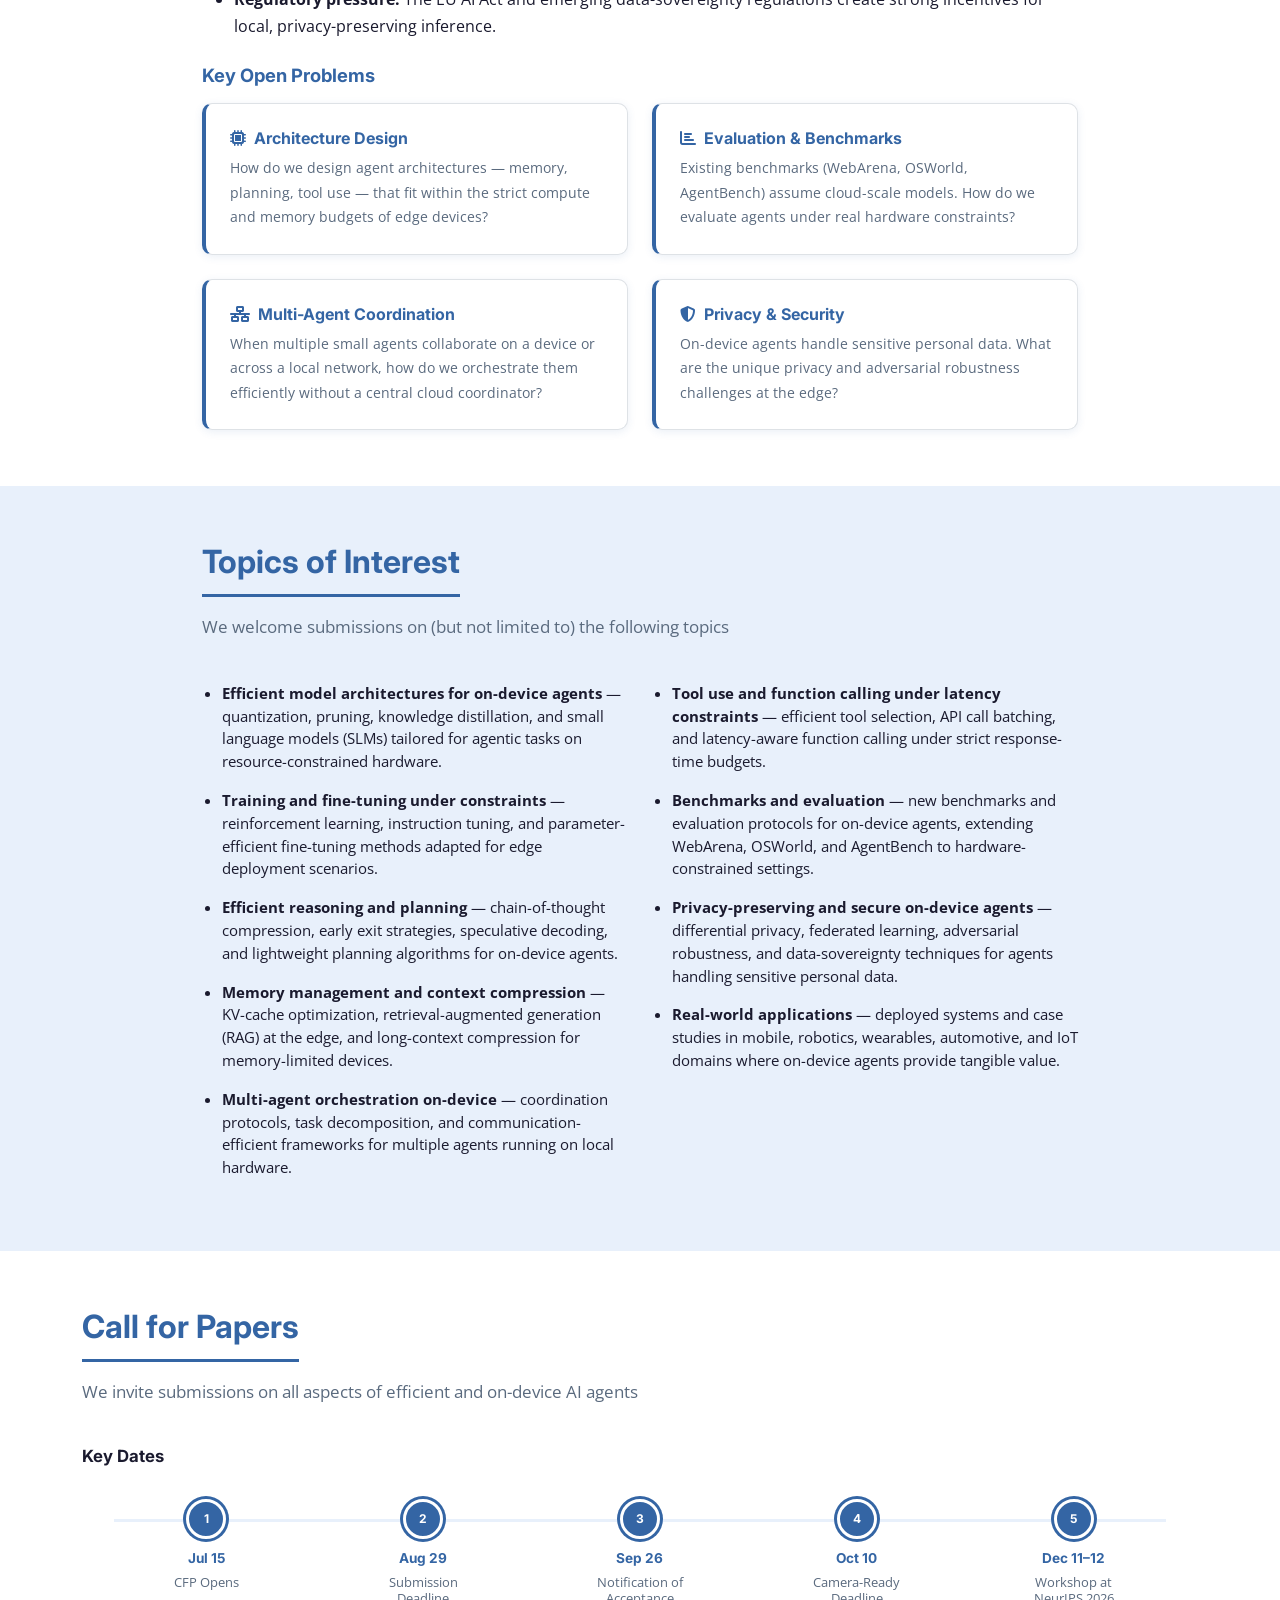
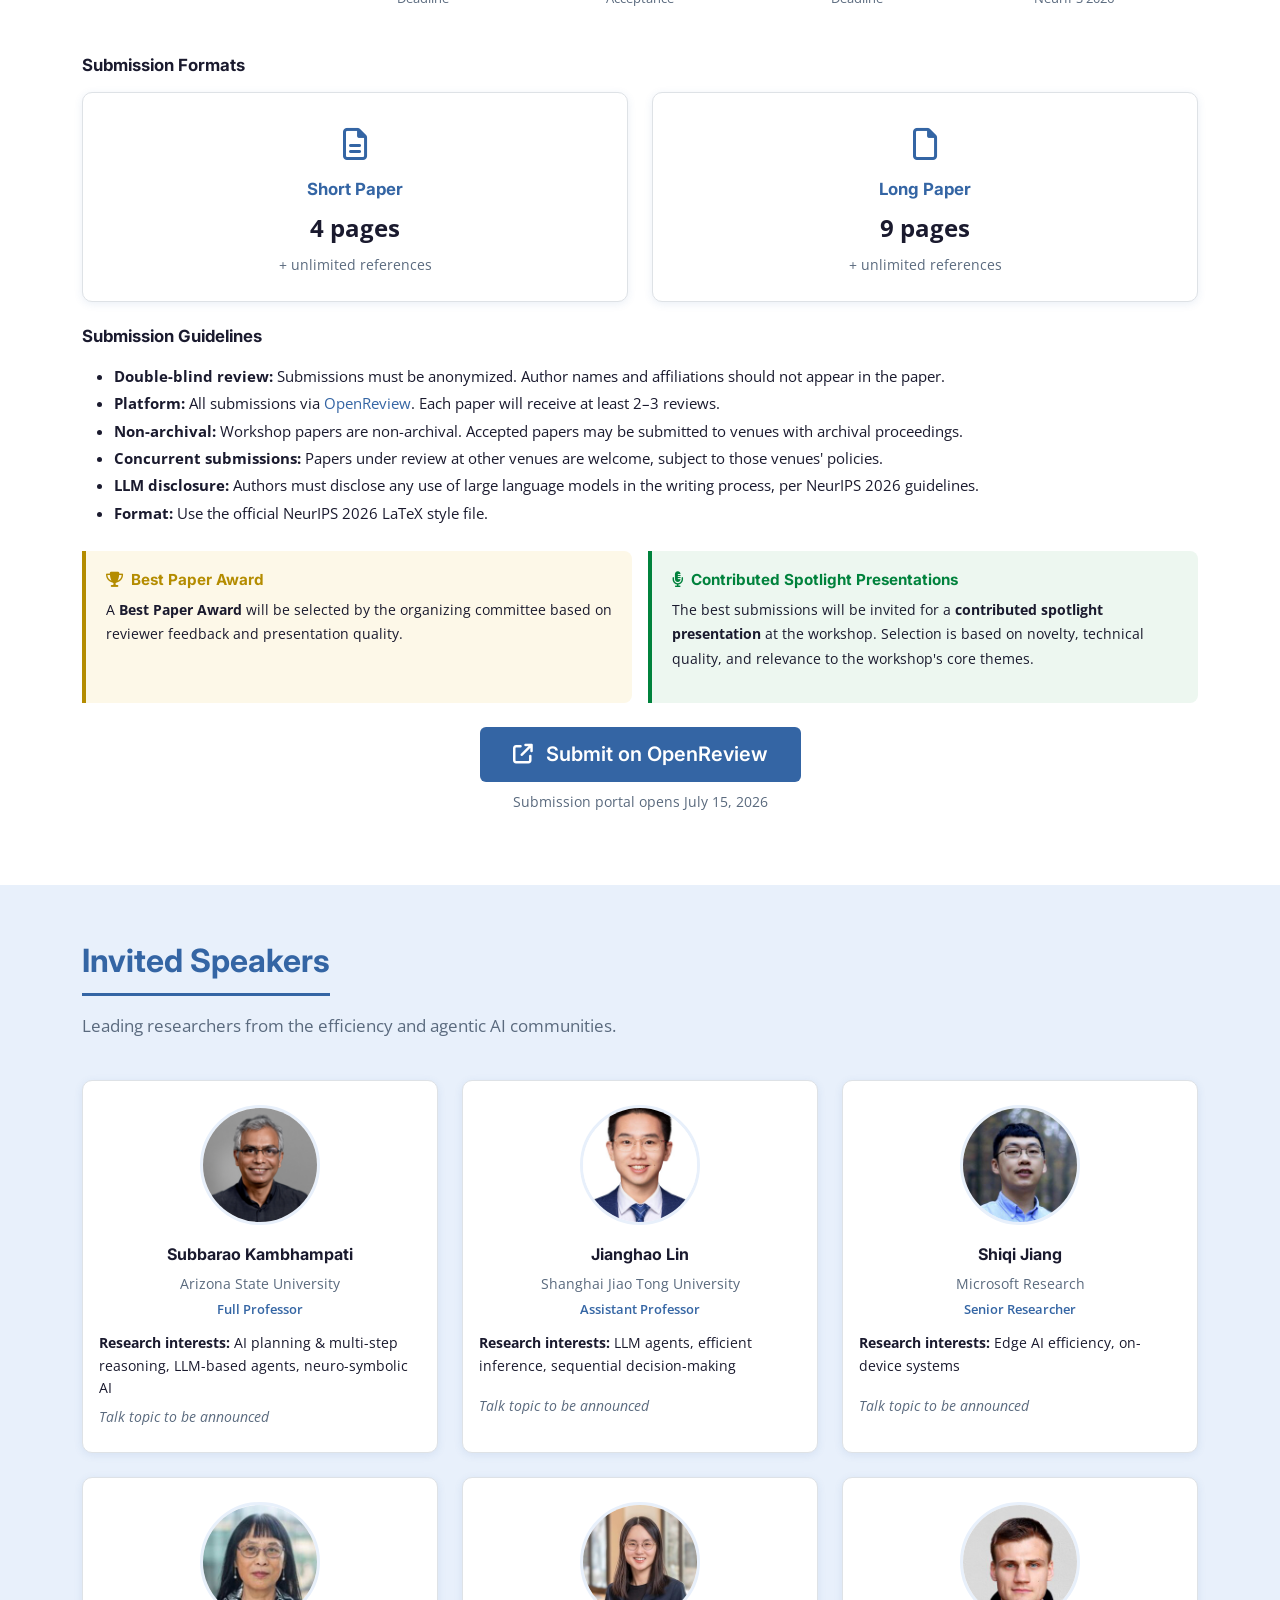
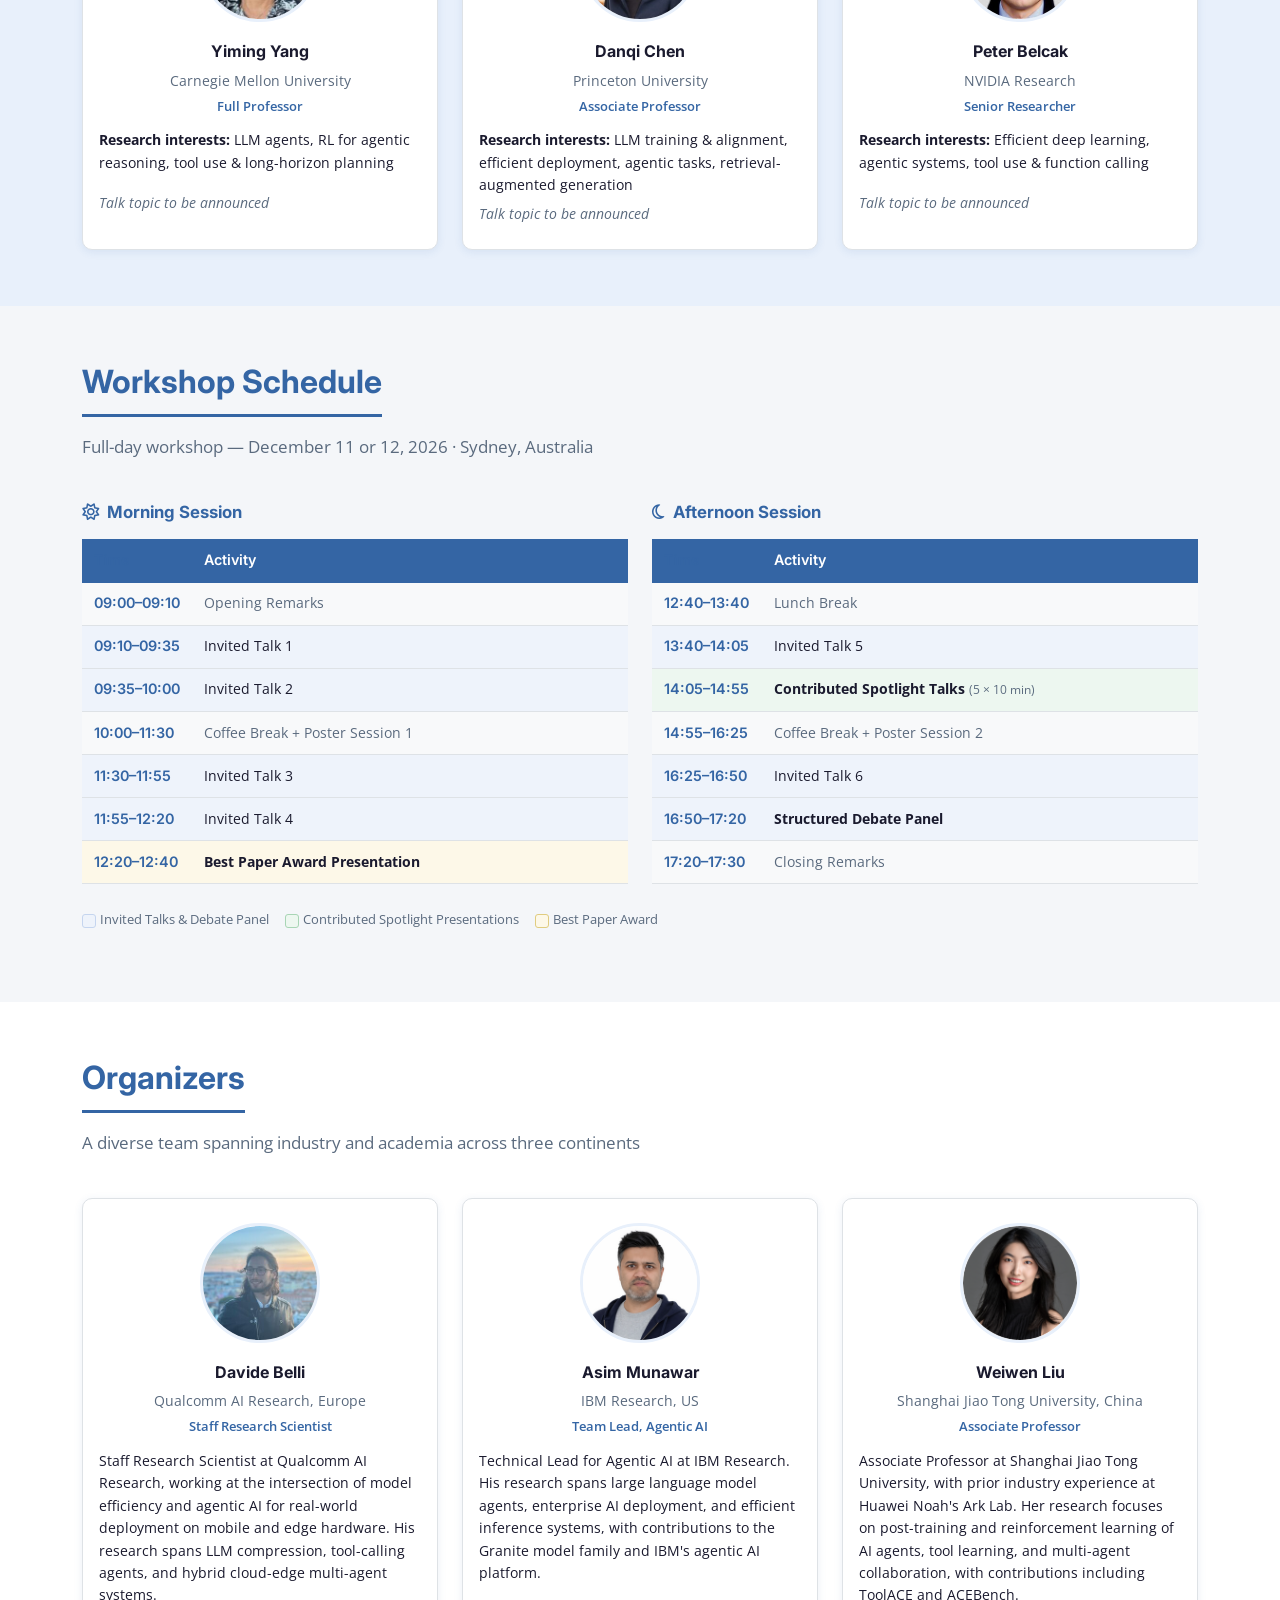
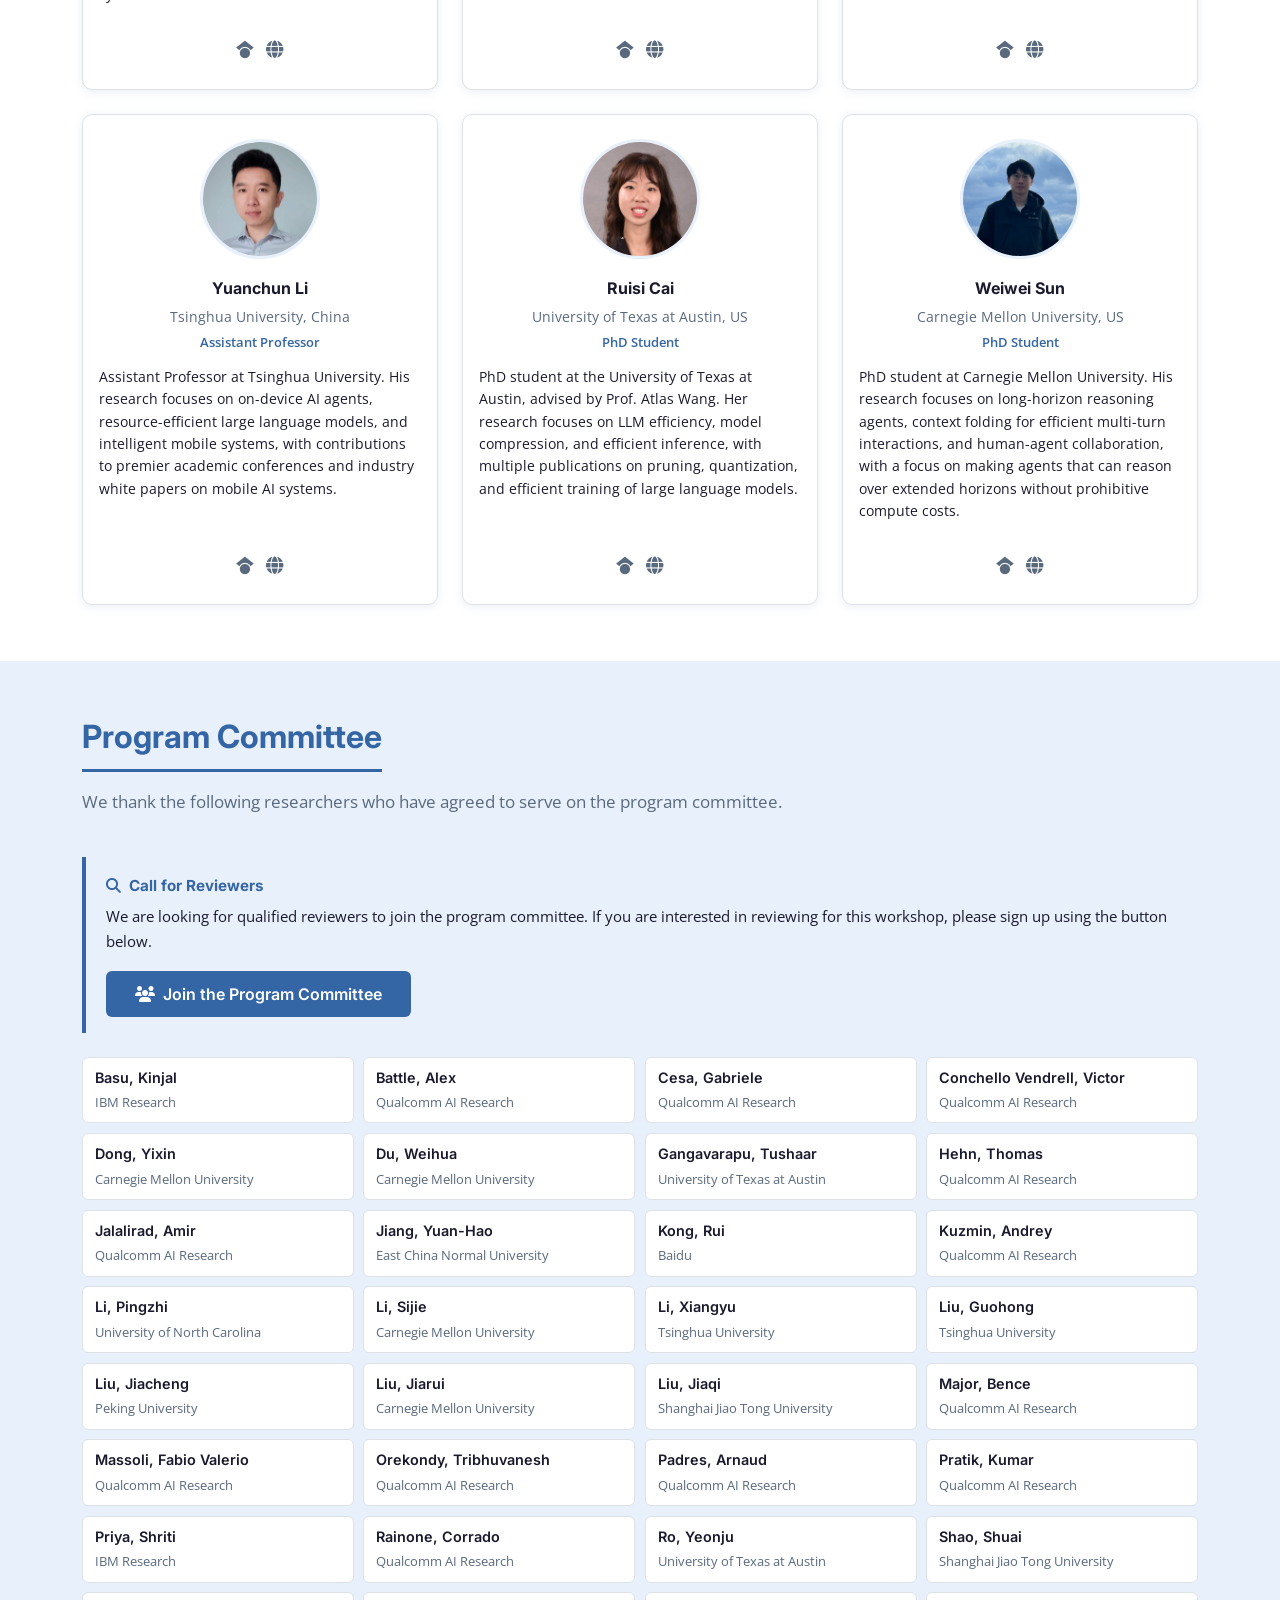
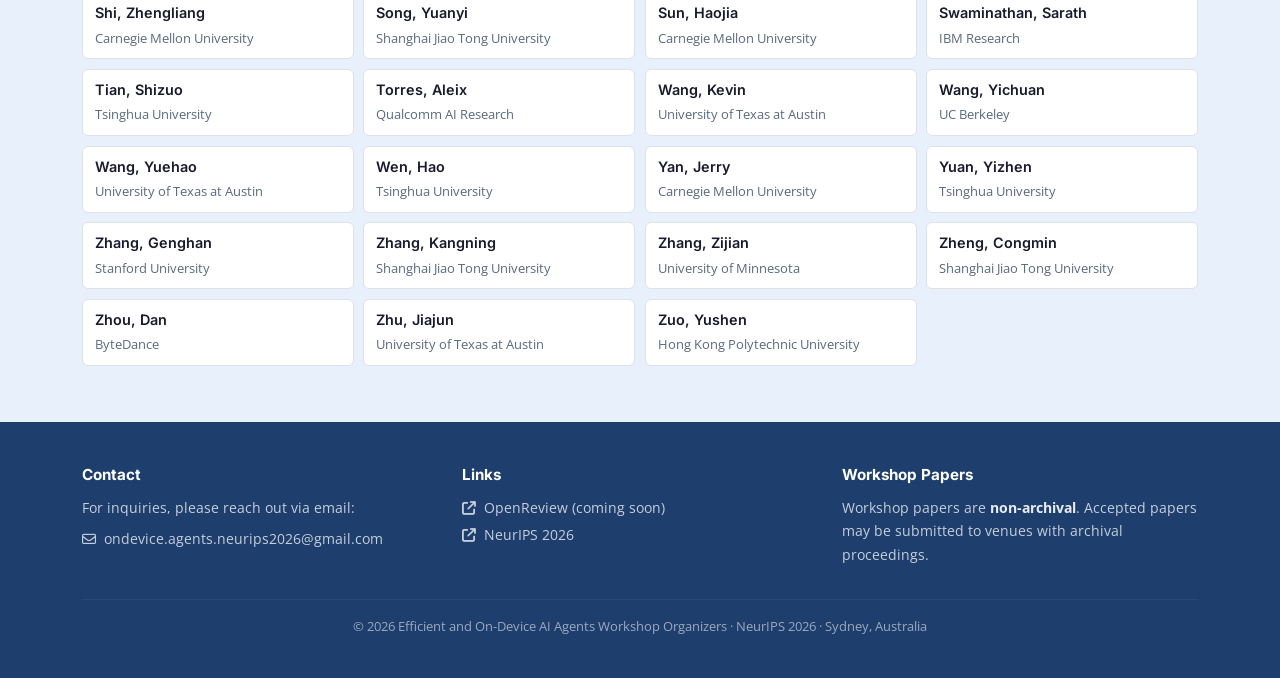
==== commit ef8254ea: "SEO and image resizing" ====
--- a/index.html
+++ b/index.html
@@ -450,7 +450,7 @@
               <img src="img/speakers/subbarao.png"
                    alt="Subbarao Kambhampati"
                    class="person-photo"
-                   width="120" height="120">
+                   width="120" height="120" loading="lazy">
               <div class="person-name">Subbarao Kambhampati</div>
               <div class="person-affil">Arizona State University</div>
               <div class="person-role">Full Professor</div>
@@ -466,7 +466,7 @@
                    alt="Jianghao Lin"
                    class="person-photo"
                    style="object-position: center 20%;"
-                   width="120" height="120">
+                   width="120" height="120" loading="lazy">
               <div class="person-name">Jianghao Lin</div>
               <div class="person-affil">Shanghai Jiao Tong University</div>
               <div class="person-role">Assistant Professor</div>
@@ -481,7 +481,7 @@
               <img src="img/speakers/shiqi.jpg"
                    alt="Shiqi Jiang"
                    class="person-photo"
-                   width="120" height="120">
+                   width="120" height="120" loading="lazy">
               <div class="person-name">Shiqi Jiang</div>
               <div class="person-affil">Microsoft Research</div>
               <div class="person-role">Senior Researcher</div>
@@ -496,7 +496,7 @@
               <img src="img/speakers/yiming.jpg"
                    alt="Yiming Yang"
                    class="person-photo"
-                   width="120" height="120">
+                   width="120" height="120" loading="lazy">
               <div class="person-name">Yiming Yang</div>
               <div class="person-affil">Carnegie Mellon University</div>
               <div class="person-role">Full Professor</div>
@@ -511,7 +511,7 @@
               <img src="img/speakers/danqi.jpg"
                    alt="Danqi Chen"
                    class="person-photo"
-                   width="120" height="120">
+                   width="120" height="120" loading="lazy">
               <div class="person-name">Danqi Chen</div>
               <div class="person-affil">Princeton University</div>
               <div class="person-role">Associate Professor</div>
@@ -526,7 +526,7 @@
               <img src="img/speakers/peter.jpg"
                    alt="Peter Belcak"
                    class="person-photo"
-                   width="120" height="120">
+                   width="120" height="120" loading="lazy">
               <div class="person-name">Peter Belcak</div>
               <div class="person-affil">NVIDIA Research</div>
               <div class="person-role">Senior Researcher</div>
@@ -668,7 +668,7 @@
               <img src="img/organizers/davide-belli.jpg"
                    alt="Davide Belli"
                    class="person-photo"
-                   width="120" height="120">
+                   width="120" height="120" loading="lazy">
               <div class="person-name">Davide Belli</div>
               <div class="person-affil">Qualcomm AI Research, Europe</div>
               <div class="person-role">Staff Research Scientist</div>
@@ -699,7 +699,7 @@
               <img src="img/organizers/asim-munawar.png"
                    alt="Asim Munawar"
                    class="person-photo"
-                   width="120" height="120">
+                   width="120" height="120" loading="lazy">
               <div class="person-name">Asim Munawar</div>
               <div class="person-affil">IBM Research, US</div>
               <div class="person-role">Team Lead, Agentic AI</div>
@@ -730,7 +730,7 @@
               <img src="img/organizers/weiwen-liu.png"
                    alt="Weiwen Liu"
                    class="person-photo"
-                   width="120" height="120">
+                   width="120" height="120" loading="lazy">
               <div class="person-name">Weiwen Liu</div>
               <div class="person-affil">Shanghai Jiao Tong University, China</div>
               <div class="person-role">Associate Professor</div>
@@ -761,7 +761,7 @@
               <img src="img/organizers/yuanchun-li.jpg"
                    alt="Yuanchun Li"
                    class="person-photo"
-                   width="120" height="120">
+                   width="120" height="120" loading="lazy">
               <div class="person-name">Yuanchun Li</div>
               <div class="person-affil">Tsinghua University, China</div>
               <div class="person-role">Assistant Professor</div>
@@ -792,7 +792,7 @@
               <img src="img/organizers/ruisi-cai.jpg"
                    alt="Ruisi Cai"
                    class="person-photo"
-                   width="120" height="120">
+                   width="120" height="120" loading="lazy">
               <div class="person-name">Ruisi Cai</div>
               <div class="person-affil">University of Texas at Austin, US</div>
               <div class="person-role">PhD Student</div>
@@ -823,7 +823,7 @@
               <img src="img/organizers/weiwei-sun.png"
                    alt="Weiwei Sun"
                    class="person-photo"
-                   width="120" height="120">
+                   width="120" height="120" loading="lazy">
               <div class="person-name">Weiwei Sun</div>
               <div class="person-affil">Carnegie Mellon University, US</div>
               <div class="person-role">PhD Student</div>
